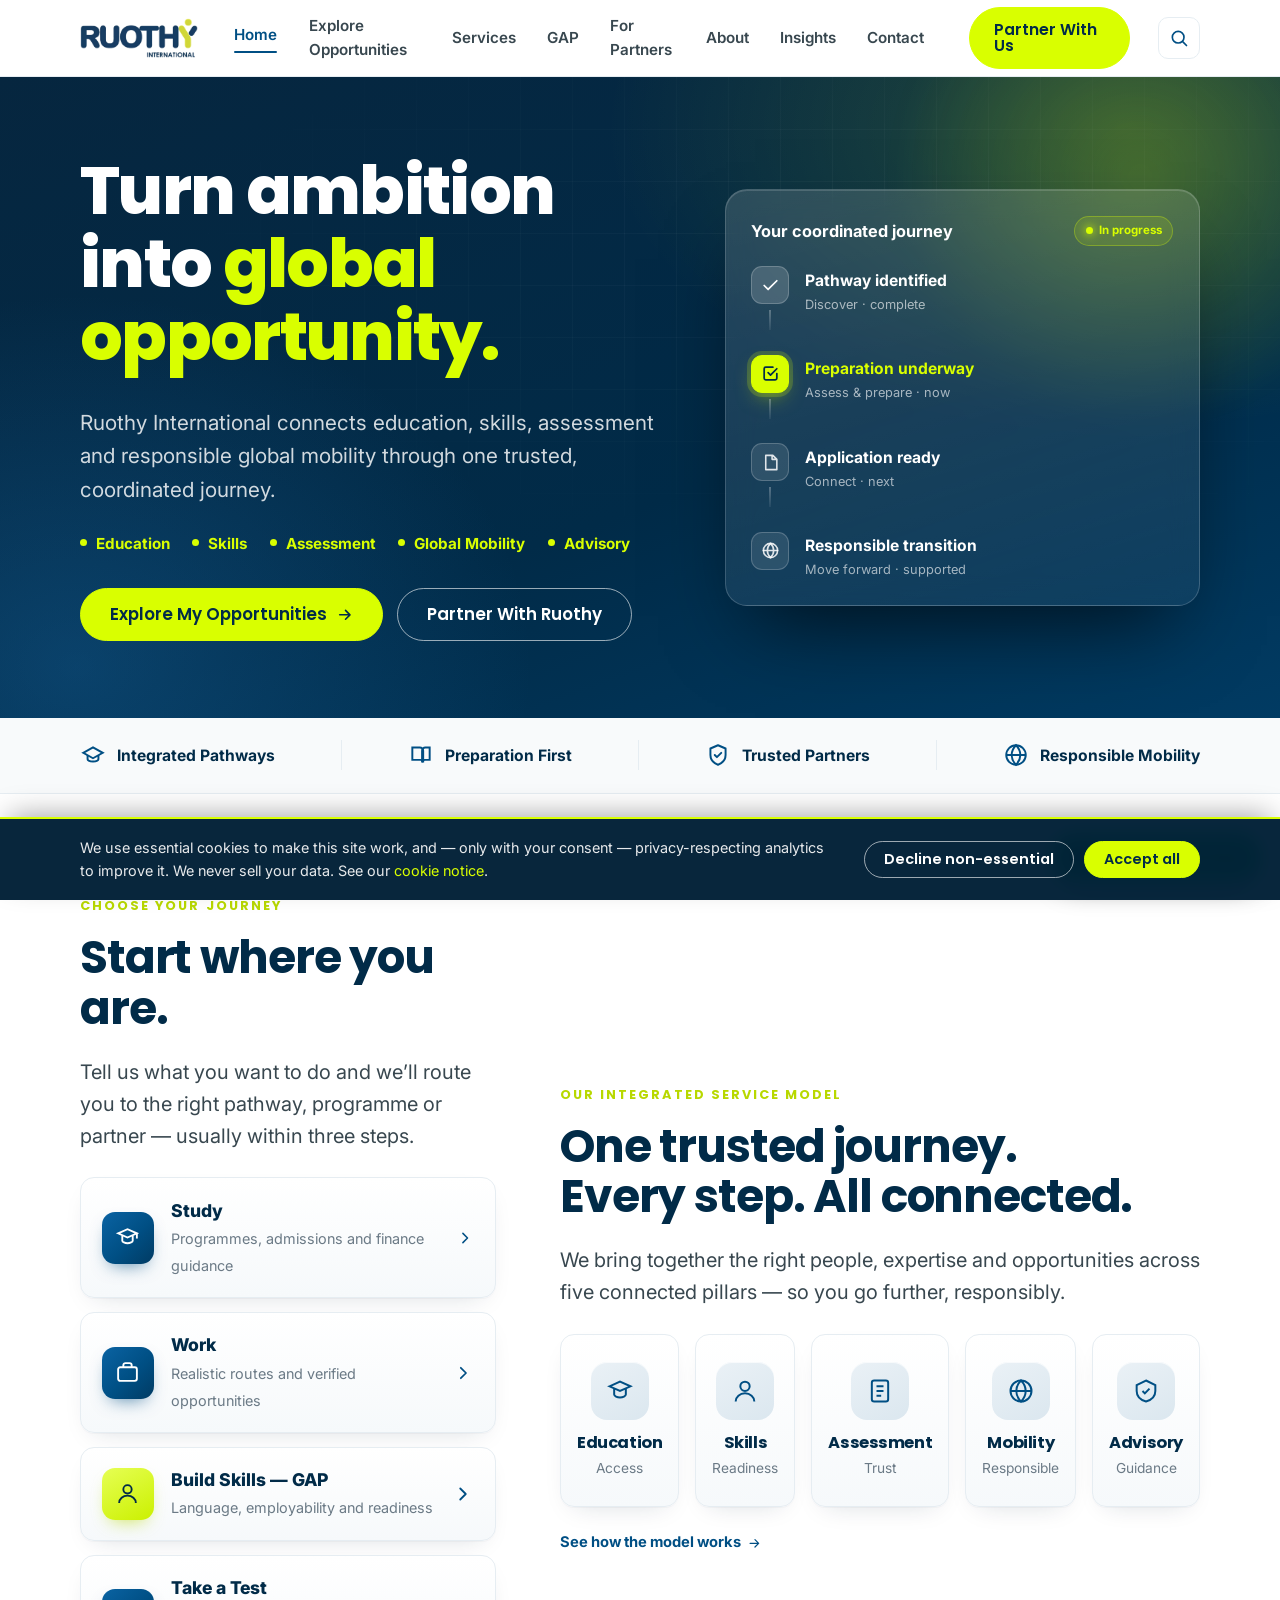
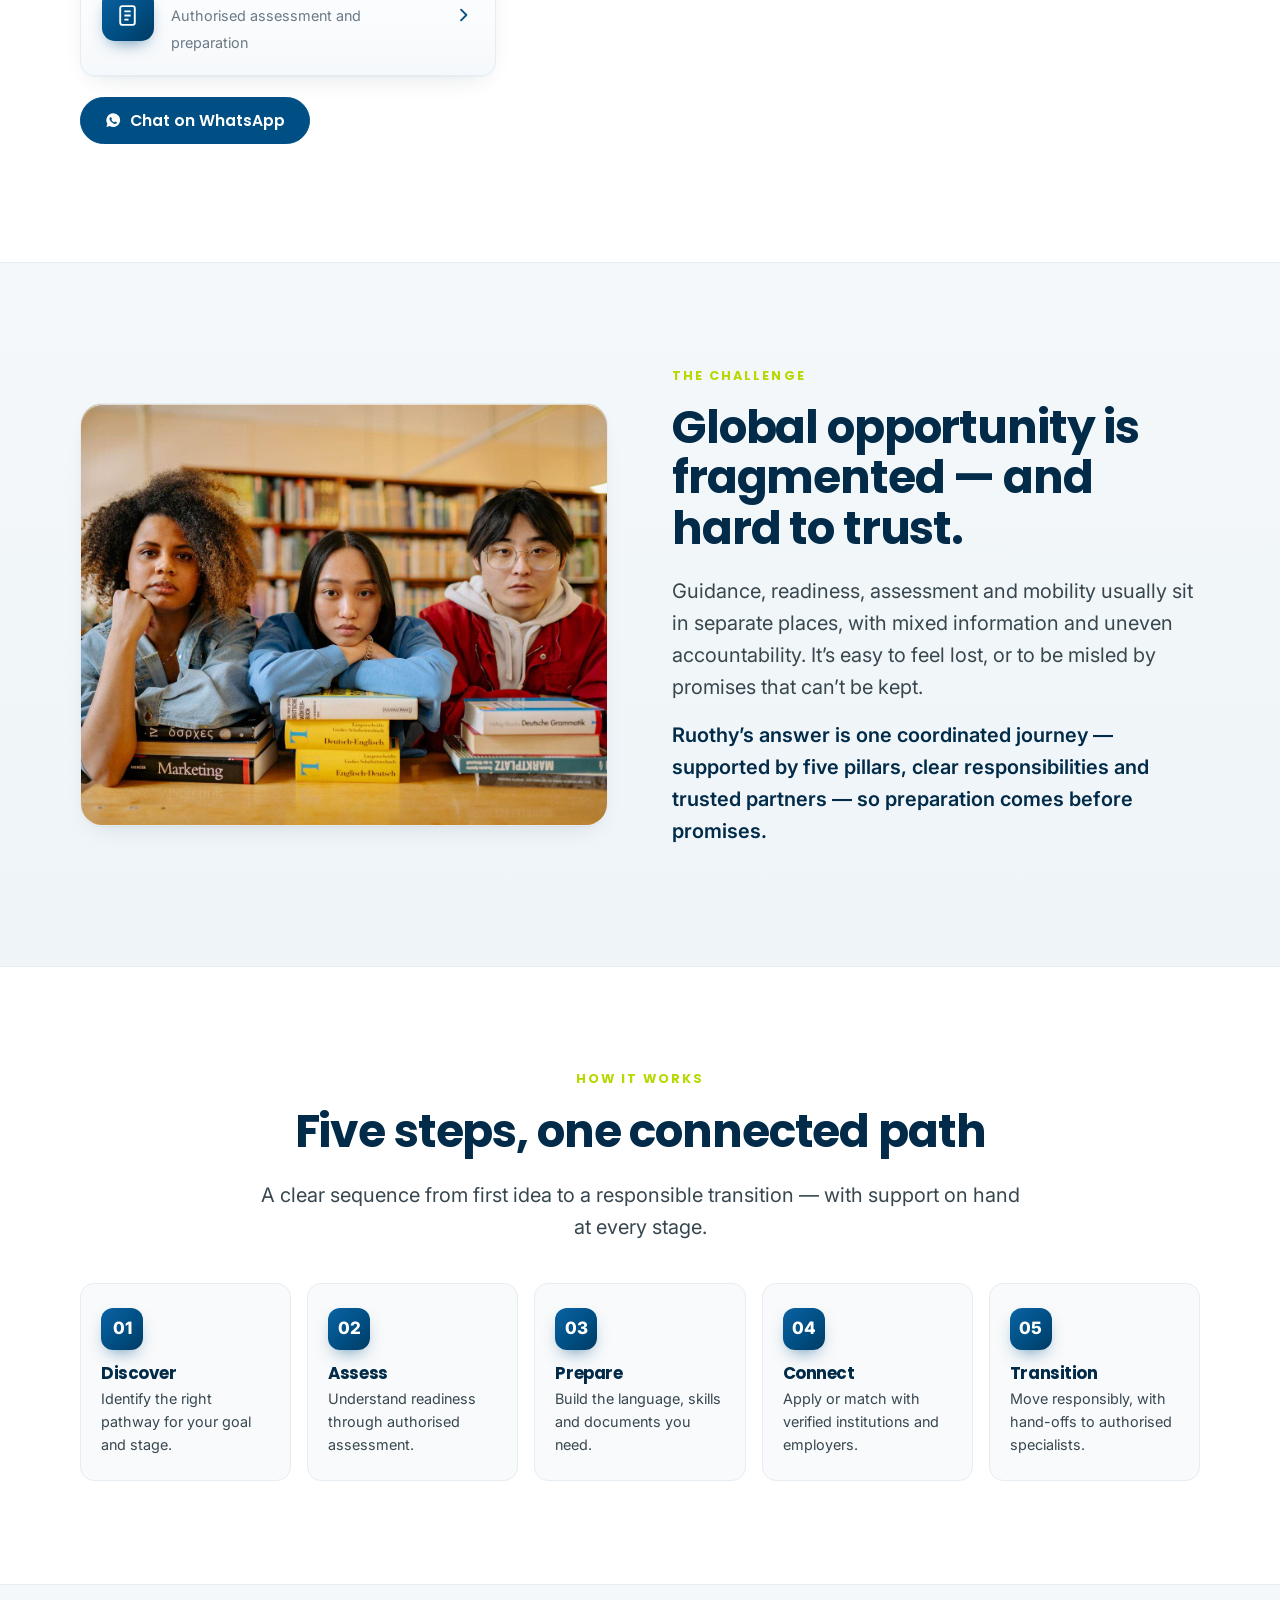
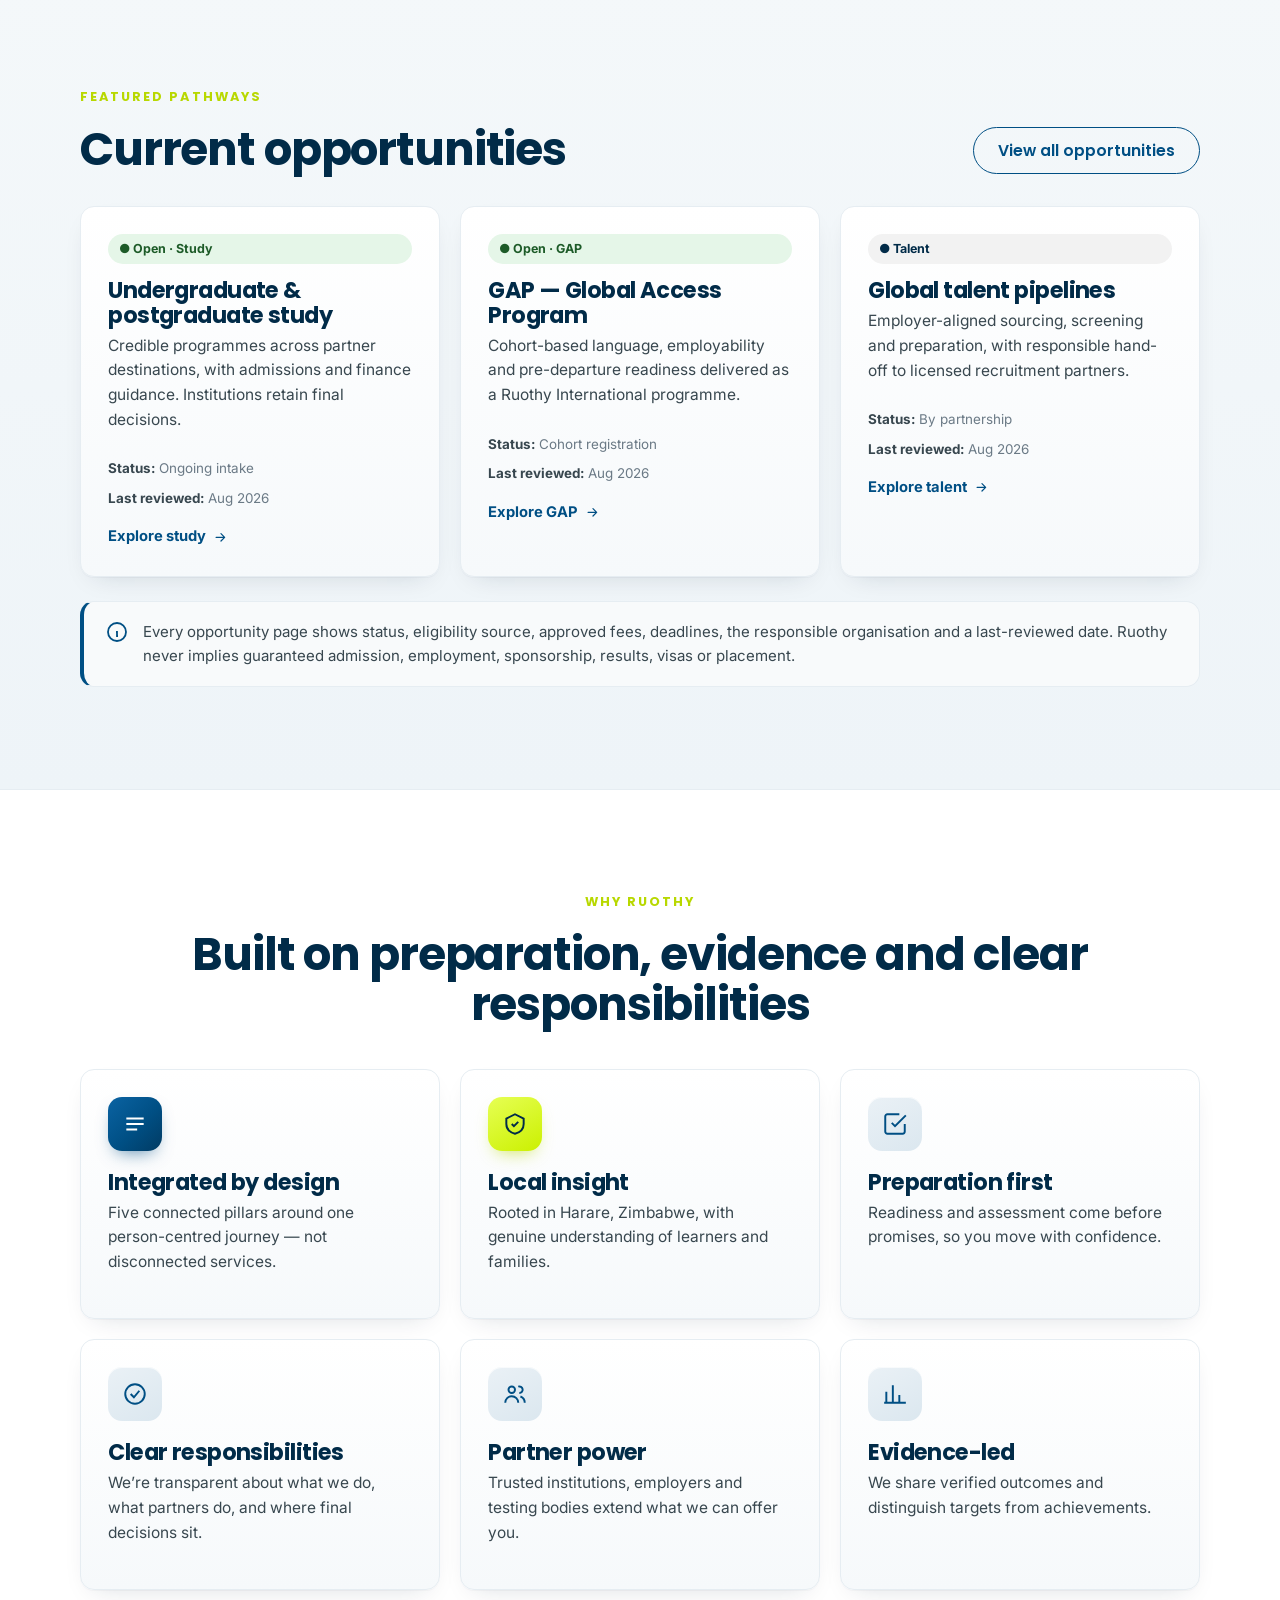
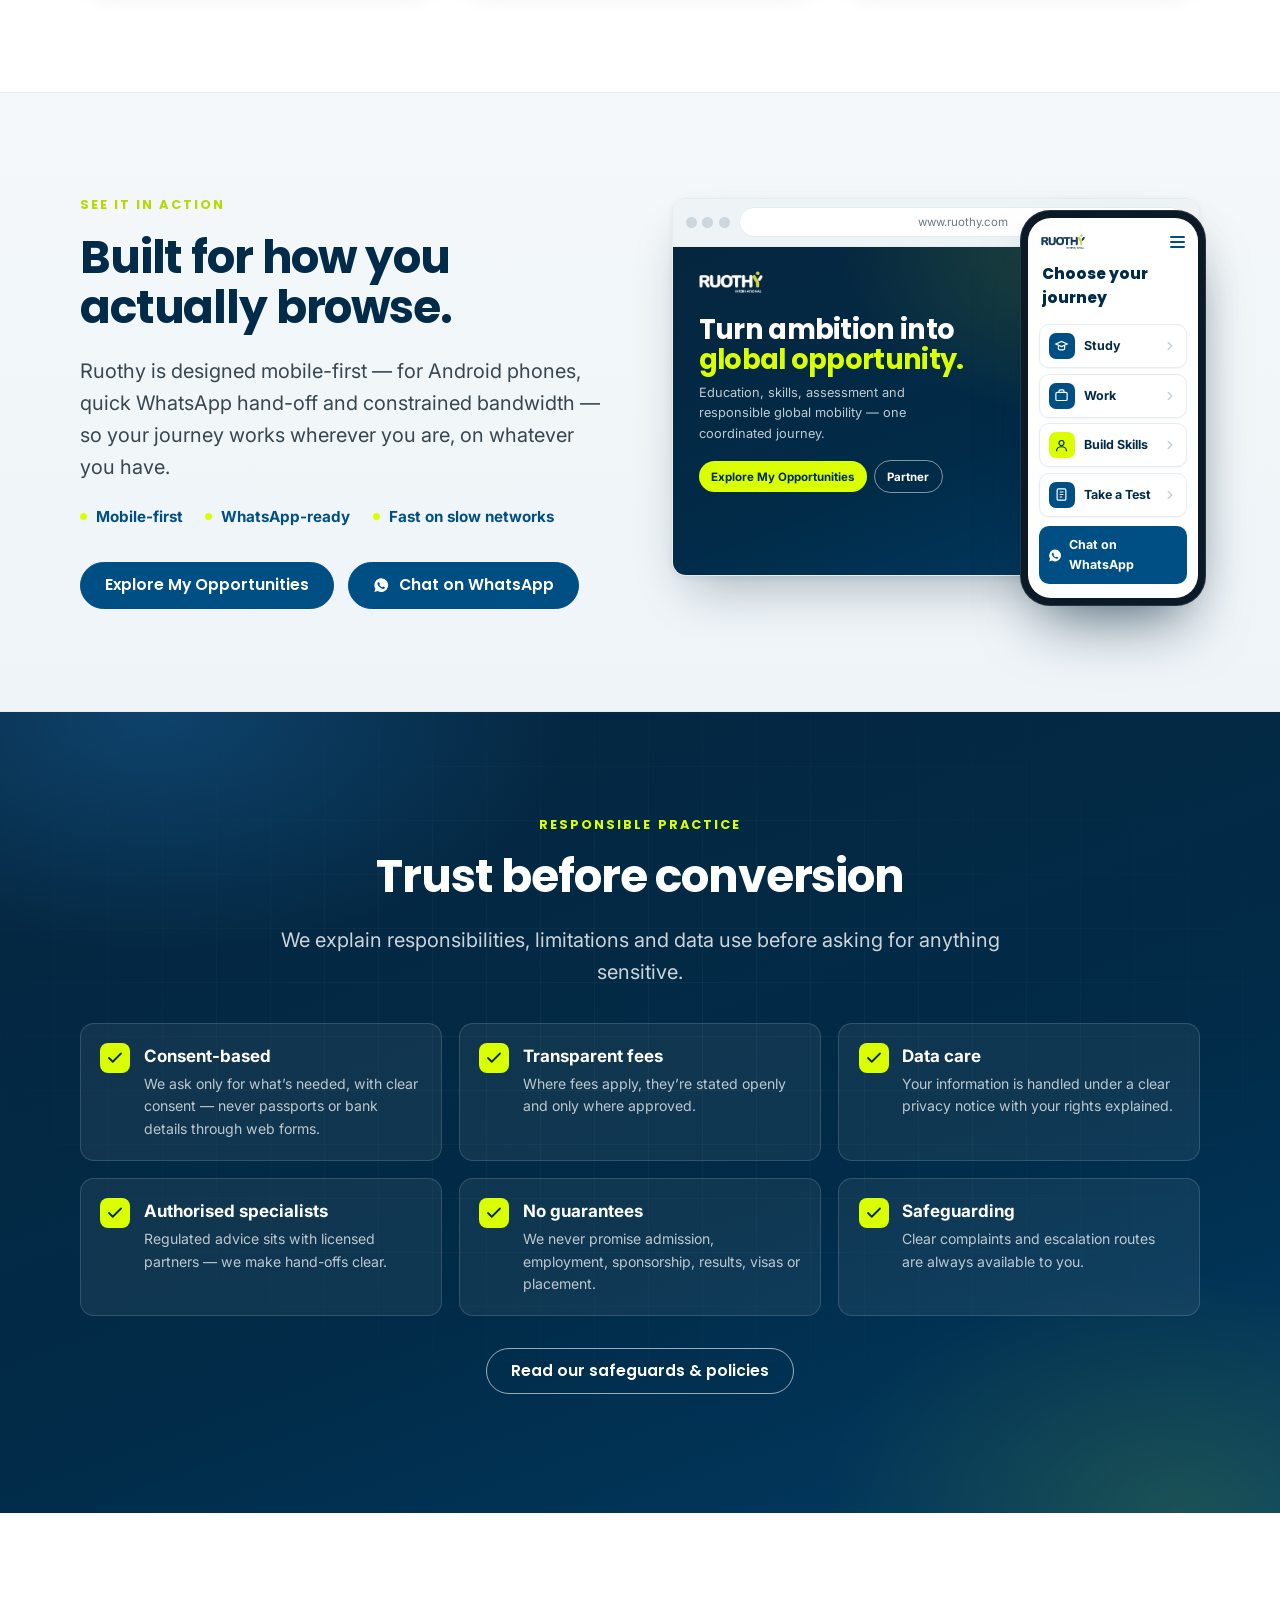
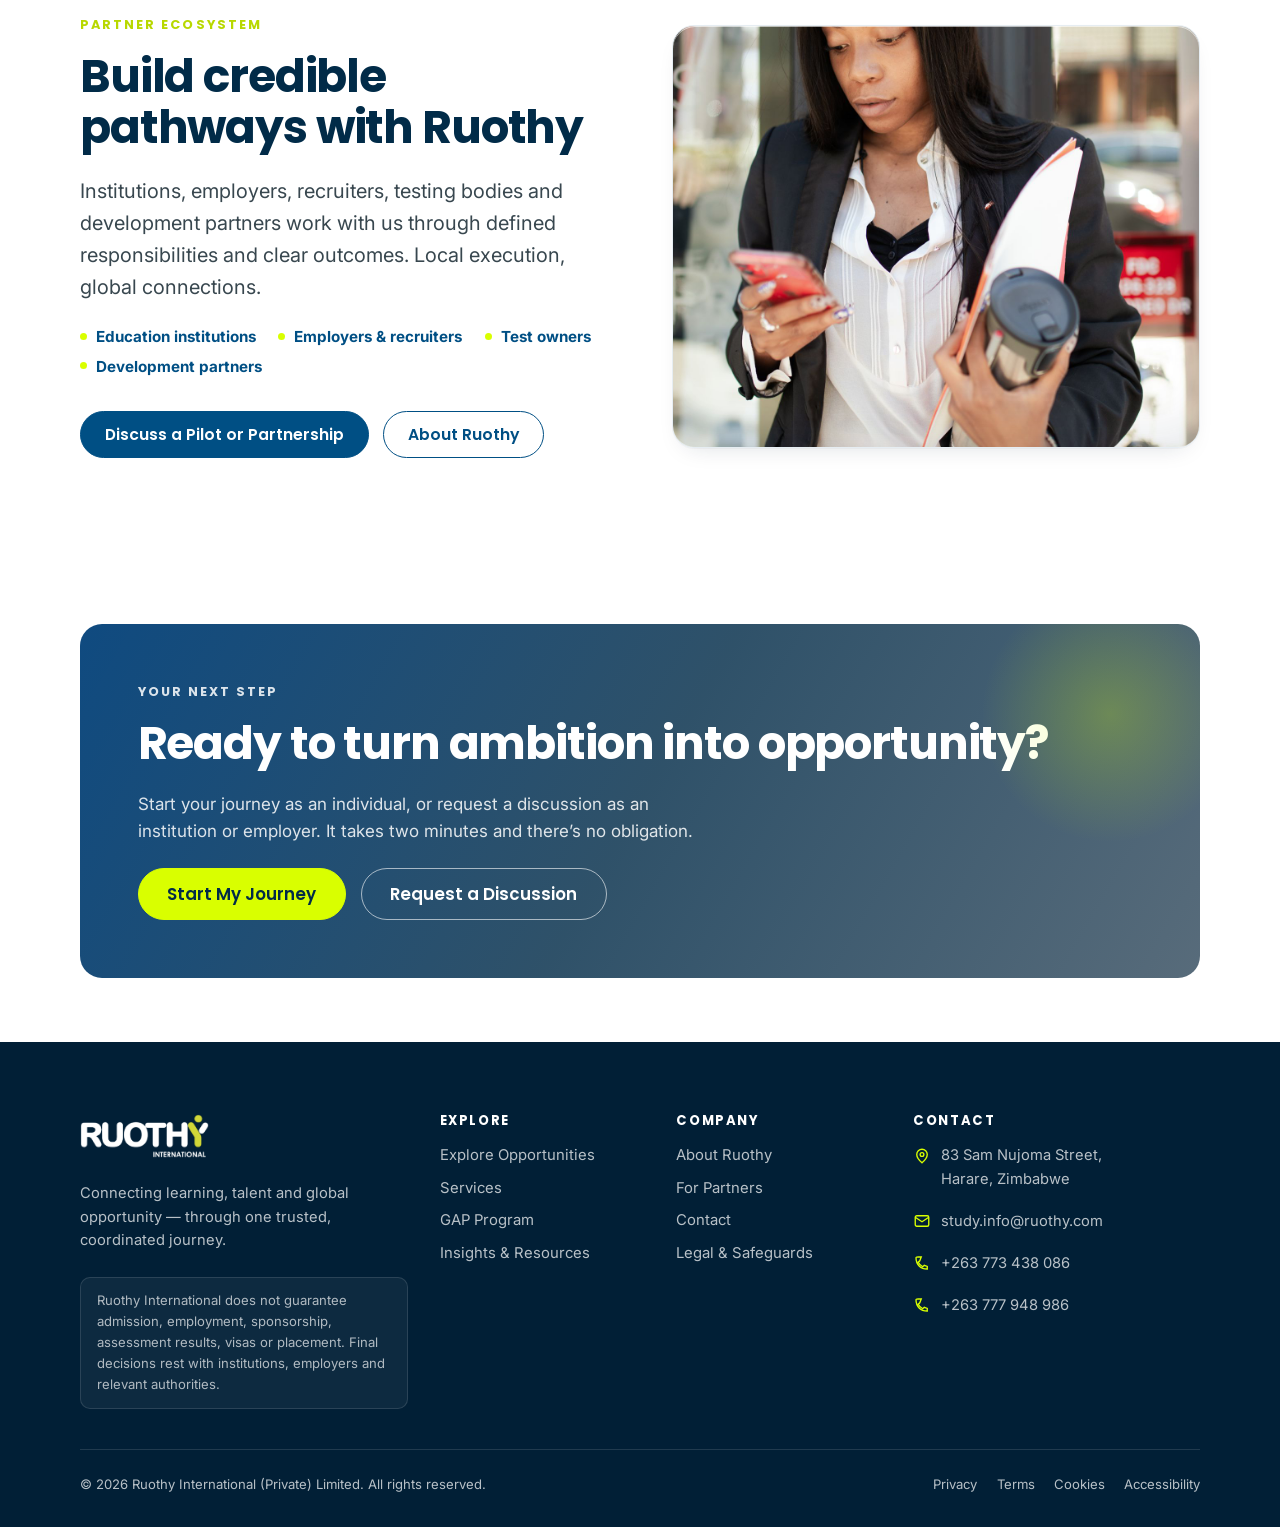
==== index.html @ 20096f62 "Initial commit: Ruothy International marketing website Static multi-page site (HTML/CSS/JS): home, e" ====
<!doctype html>
<html lang="en">
<head>
<meta charset="utf-8">
<meta name="viewport" content="width=device-width, initial-scale=1">
<title>Ruothy International — Turn ambition into global opportunity</title>
<meta name="description" content="Ruothy International connects education, skills, assessment and responsible global mobility through one trusted, coordinated journey. Study, work, prepare and grow internationally.">
<link rel="canonical" href="https://www.ruothy.com/">
<meta name="theme-color" content="#004F84">

<!-- Open Graph / social -->
<meta property="og:type" content="website">
<meta property="og:site_name" content="Ruothy International">
<meta property="og:title" content="Turn ambition into global opportunity — Ruothy International">
<meta property="og:description" content="One trusted partner connecting education, skills, assessment and responsible global mobility through a coordinated journey.">
<meta property="og:url" content="https://www.ruothy.com/">
<meta property="og:image" content="https://www.ruothy.com/assets/img/og-image.png">
<meta name="twitter:card" content="summary_large_image">
<meta name="twitter:image" content="https://www.ruothy.com/assets/img/og-image.png">

<link rel="icon" href="assets/img/favicon.svg" type="image/svg+xml">
<link rel="icon" href="assets/img/favicon-32.png" sizes="32x32" type="image/png">
<link rel="apple-touch-icon" href="assets/img/apple-touch-icon.png">
<link rel="manifest" href="site.webmanifest">
<link rel="preconnect" href="https://fonts.googleapis.com">
<link rel="preconnect" href="https://fonts.gstatic.com" crossorigin>
<link href="https://fonts.googleapis.com/css2?family=Inter:wght@400;500;600;700&family=Poppins:wght@500;600;700;800&display=swap" rel="stylesheet">
<link rel="stylesheet" href="assets/css/styles.css">

<script type="application/ld+json">
{
  "@context": "https://schema.org",
  "@type": "Organization",
  "name": "Ruothy International (Private) Limited",
  "url": "https://www.ruothy.com",
  "email": "study.info@ruothy.com",
  "telephone": "+263773438086",
  "slogan": "Connecting learning, talent and global opportunity.",
  "address": {
    "@type": "PostalAddress",
    "streetAddress": "83 Sam Nujoma Street",
    "addressLocality": "Harare",
    "addressCountry": "ZW"
  }
}
</script>
</head>
<body>
<a class="skip-link" href="#main">Skip to content</a>

<!-- ===== Header ===== -->
<header class="site-header">
  <div class="wrap">
    <nav class="nav" data-open="false" aria-label="Primary">
      <a class="brand" href="index.html" aria-label="Ruothy International home"><img class="brand__logo" src="assets/img/ruothy-logo.png" alt="Ruothy International" width="147" height="50"></a>
      <div class="nav__links">
        <a href="index.html" aria-current="page">Home</a>
        <a href="explore.html">Explore Opportunities</a>
        <a href="services.html">Services</a>
        <a href="gap.html">GAP</a>
        <a href="partners.html">For Partners</a>
        <a href="about.html">About</a>
        <a href="insights.html">Insights</a>
        <a href="contact.html">Contact</a>
      </div>
      <span class="nav__cta"><a class="btn btn--lime" href="partners.html">Partner With Us</a></span>
      <button class="nav__toggle" type="button" aria-label="Open menu" aria-expanded="false" aria-controls="primary-menu">
        <svg viewBox="0 0 24 24" fill="none" stroke="currentColor" stroke-width="2.2" stroke-linecap="round"><path d="M3 6h18M3 12h18M3 18h18"/></svg>
      </button>
    </nav>
  </div>
</header>

<main id="main">

  <!-- ===== Hero ===== -->
  <section class="hero">
    <div class="wrap">
      <div class="hero__grid">
        <div class="hero__copy">
          <h1>Turn ambition into <span class="accent">global opportunity.</span></h1>
          <p class="hero__lede">Ruothy International connects education, skills, assessment and responsible global mobility through one trusted, coordinated journey.</p>
          <ul class="hero__pillars">
            <li>Education</li><li>Skills</li><li>Assessment</li><li>Global Mobility</li><li>Advisory</li>
          </ul>
          <div class="hero__actions">
            <a class="btn btn--lime btn--lg" href="explore.html">Explore My Opportunities
              <svg viewBox="0 0 24 24" fill="none" stroke="currentColor" stroke-width="2.2" stroke-linecap="round" stroke-linejoin="round"><path d="M5 12h14M13 6l6 6-6 6"/></svg>
            </a>
            <a class="btn btn--ghost-light btn--lg" href="partners.html">Partner With Ruothy</a>
          </div>
        </div>

        <div class="hero__figure">
          <div class="journey-panel">
            <div class="journey-panel__head">
              <b>Your coordinated journey</b>
              <span class="pill">In progress</span>
            </div>
            <div class="jstep jstep--done">
              <div class="jstep__rail">
                <span class="jstep__dot"><svg viewBox="0 0 24 24" fill="none" stroke="currentColor" stroke-width="2.2" stroke-linecap="round" stroke-linejoin="round"><path d="M20 6L9 17l-5-5"/></svg></span>
                <span class="jstep__line"></span>
              </div>
              <div class="jstep__body"><b>Pathway identified</b><span>Discover · complete</span></div>
            </div>
            <div class="jstep jstep--active">
              <div class="jstep__rail">
                <span class="jstep__dot"><svg viewBox="0 0 24 24" fill="none" stroke="currentColor" stroke-width="2.2" stroke-linecap="round" stroke-linejoin="round"><path d="M9 11l3 3 8-8"/><path d="M20 12v6a2 2 0 0 1-2 2H6a2 2 0 0 1-2-2V6a2 2 0 0 1 2-2h9"/></svg></span>
                <span class="jstep__line"></span>
              </div>
              <div class="jstep__body"><b>Preparation underway</b><span>Assess &amp; prepare · now</span></div>
            </div>
            <div class="jstep">
              <div class="jstep__rail">
                <span class="jstep__dot"><svg viewBox="0 0 24 24" fill="none" stroke="currentColor" stroke-width="2" stroke-linecap="round" stroke-linejoin="round"><path d="M14 3v5h5M6 3h9l5 5v13H6z"/></svg></span>
                <span class="jstep__line"></span>
              </div>
              <div class="jstep__body"><b>Application ready</b><span>Connect · next</span></div>
            </div>
            <div class="jstep">
              <div class="jstep__rail">
                <span class="jstep__dot"><svg viewBox="0 0 24 24" fill="none" stroke="currentColor" stroke-width="2" stroke-linecap="round" stroke-linejoin="round"><circle cx="12" cy="12" r="9"/><path d="M3 12h18M12 3c2.5 2.5 4 5.6 4 9s-1.5 6.5-4 9c-2.5-2.5-4-5.6-4-9s1.5-6.5 4-9z"/></svg></span>
              </div>
              <div class="jstep__body"><b>Responsible transition</b><span>Move forward · supported</span></div>
            </div>
          </div>
        </div>
      </div>
    </div>
  </section>

  <!-- ===== Trust strip ===== -->
  <section class="trust-strip" aria-label="What we do">
    <div class="wrap">
      <div class="trust-strip__row">
        <span class="trust-item"><svg viewBox="0 0 24 24" fill="none" stroke="currentColor" stroke-width="1.8"><path d="M3 10l9-5 9 5-9 5-9-5z"/><path d="M7 12v4c0 1 2.2 2 5 2s5-1 5-2v-4"/></svg>Integrated Pathways</span>
        <span class="trust-sep"></span>
        <span class="trust-item"><svg viewBox="0 0 24 24" fill="none" stroke="currentColor" stroke-width="1.8"><path d="M4 5h7a3 3 0 0 1 3 3v11a2.5 2.5 0 0 0-2.5-2.5H4V5z"/><path d="M20 5h-4a3 3 0 0 0-3 3v11a2.5 2.5 0 0 1 2.5-2.5H20V5z"/></svg>Preparation First</span>
        <span class="trust-sep"></span>
        <span class="trust-item"><svg viewBox="0 0 24 24" fill="none" stroke="currentColor" stroke-width="1.8" stroke-linecap="round" stroke-linejoin="round"><path d="M9 12l2 2 4-4"/><path d="M12 3l7 3v6c0 4.5-3 7.5-7 9-4-1.5-7-4.5-7-9V6l7-3z"/></svg>Trusted Partners</span>
        <span class="trust-sep"></span>
        <span class="trust-item"><svg viewBox="0 0 24 24" fill="none" stroke="currentColor" stroke-width="1.8"><circle cx="12" cy="12" r="9"/><path d="M3 12h18M12 3c2.5 2.5 4 5.6 4 9s-1.5 6.5-4 9c-2.5-2.5-4-5.6-4-9s1.5-6.5 4-9z"/></svg>Responsible Mobility</span>
      </div>
    </div>
  </section>

  <!-- ===== Choose your journey + integrated model ===== -->
  <section class="section" aria-labelledby="journey-h">
    <div class="wrap">
      <div class="split">
        <div>
          <p class="eyebrow">Choose your journey</p>
          <h2 id="journey-h">Start where you are.</h2>
          <p class="lede">Tell us what you want to do and we’ll route you to the right pathway, programme or partner — usually within three steps.</p>
          <div class="journey-list reveal" style="margin-top:1.6rem">
            <a class="journey" href="services.html#education">
              <span class="journey__ico"><svg viewBox="0 0 24 24" fill="none" stroke="currentColor" stroke-width="1.8"><path d="M3 8l9-4 9 4-9 4-9-4z"/><path d="M7 10v5c0 1.3 2.5 2.5 5 2.5s5-1.2 5-2.5v-5"/><path d="M21 8v5"/></svg></span>
              <span class="journey__body"><b>Study</b><span>Programmes, admissions and finance guidance</span></span>
              <span class="journey__arrow"><svg viewBox="0 0 24 24" fill="none" stroke="currentColor" stroke-width="2" stroke-linecap="round" stroke-linejoin="round"><path d="M9 6l6 6-6 6"/></svg></span>
            </a>
            <a class="journey" href="services.html#mobility">
              <span class="journey__ico"><svg viewBox="0 0 24 24" fill="none" stroke="currentColor" stroke-width="1.8"><rect x="3" y="7" width="18" height="13" rx="2"/><path d="M8 7V5a2 2 0 0 1 2-2h4a2 2 0 0 1 2 2v2"/></svg></span>
              <span class="journey__body"><b>Work</b><span>Realistic routes and verified opportunities</span></span>
              <span class="journey__arrow"><svg viewBox="0 0 24 24" fill="none" stroke="currentColor" stroke-width="2" stroke-linecap="round" stroke-linejoin="round"><path d="M9 6l6 6-6 6"/></svg></span>
            </a>
            <a class="journey" href="gap.html">
              <span class="journey__ico"><svg viewBox="0 0 24 24" fill="none" stroke="currentColor" stroke-width="1.8"><circle cx="12" cy="8" r="4"/><path d="M4 21c0-4 3.6-7 8-7s8 3 8 7"/></svg></span>
              <span class="journey__body"><b>Build Skills — GAP</b><span>Language, employability and readiness</span></span>
              <span class="journey__arrow"><svg viewBox="0 0 24 24" fill="none" stroke="currentColor" stroke-width="2" stroke-linecap="round" stroke-linejoin="round"><path d="M9 6l6 6-6 6"/></svg></span>
            </a>
            <a class="journey" href="services.html#assessment">
              <span class="journey__ico"><svg viewBox="0 0 24 24" fill="none" stroke="currentColor" stroke-width="1.8"><rect x="5" y="3" width="14" height="18" rx="2"/><path d="M9 8h6M9 12h6M9 16h4"/></svg></span>
              <span class="journey__body"><b>Take a Test</b><span>Authorised assessment and preparation</span></span>
              <span class="journey__arrow"><svg viewBox="0 0 24 24" fill="none" stroke="currentColor" stroke-width="2" stroke-linecap="round" stroke-linejoin="round"><path d="M9 6l6 6-6 6"/></svg></span>
            </a>
          </div>
          <p style="margin-top:1.3rem"><a class="btn btn--wa" href="https://wa.me/263773438086?text=Hi%20Ruothy%2C%20I%27d%20like%20to%20explore%20my%20options." target="_blank" rel="noopener">
            <svg viewBox="0 0 24 24" fill="currentColor" aria-hidden="true"><path d="M12 2a10 10 0 0 0-8.5 15.3L2 22l4.8-1.5A10 10 0 1 0 12 2zm5.3 14.1c-.2.6-1.3 1.2-1.8 1.2-.5.1-1 .2-3.3-.7-2.8-1.1-4.5-3.9-4.7-4.1-.1-.2-1-1.4-1-2.6s.6-1.8.9-2.1c.2-.2.5-.3.7-.3h.5c.2 0 .4 0 .6.5l.8 2c.1.2.1.3 0 .5l-.4.6c-.2.2-.3.4-.1.6.2.4.9 1.4 1.9 2.3 1.2 1 1.9 1.3 2.2 1.1.2-.2.6-.7.8-1 .2-.2.3-.2.6-.1l1.9.9c.3.2.5.2.5.4.1.2.1.6-.1 1.1z"/></svg>
            Chat on WhatsApp</a></p>
        </div>

        <div>
          <p class="eyebrow">Our integrated service model</p>
          <h2>One trusted journey.<br>Every step. All connected.</h2>
          <p class="lede">We bring together the right people, expertise and opportunities across five connected pillars — so you go further, responsibly.</p>
          <div class="pillars reveal" style="margin-top:1.6rem">
            <div class="pillar">
              <span class="pillar__ico"><svg viewBox="0 0 24 24" fill="none" stroke="currentColor" stroke-width="1.7"><path d="M3 8l9-4 9 4-9 4-9-4z"/><path d="M7 10v5c0 1.3 2.5 2.5 5 2.5s5-1.2 5-2.5v-5"/></svg></span>
              <h3>Education</h3><p>Access</p>
            </div>
            <div class="pillar">
              <span class="pillar__ico"><svg viewBox="0 0 24 24" fill="none" stroke="currentColor" stroke-width="1.7"><circle cx="12" cy="8" r="4"/><path d="M4 21c0-4 3.6-7 8-7s8 3 8 7"/></svg></span>
              <h3>Skills</h3><p>Readiness</p>
            </div>
            <div class="pillar">
              <span class="pillar__ico"><svg viewBox="0 0 24 24" fill="none" stroke="currentColor" stroke-width="1.7"><rect x="5" y="3" width="14" height="18" rx="2"/><path d="M9 8h6M9 12h6M9 16h4"/></svg></span>
              <h3>Assessment</h3><p>Trust</p>
            </div>
            <div class="pillar">
              <span class="pillar__ico"><svg viewBox="0 0 24 24" fill="none" stroke="currentColor" stroke-width="1.7"><circle cx="12" cy="12" r="9"/><path d="M3 12h18M12 3c2.5 2.5 4 5.6 4 9s-1.5 6.5-4 9c-2.5-2.5-4-5.6-4-9s1.5-6.5 4-9z"/></svg></span>
              <h3>Mobility</h3><p>Responsible</p>
            </div>
            <div class="pillar">
              <span class="pillar__ico"><svg viewBox="0 0 24 24" fill="none" stroke="currentColor" stroke-width="1.7"><path d="M12 3l8 4v5c0 4.5-3.3 7.7-8 9-4.7-1.3-8-4.5-8-9V7l8-4z"/><path d="M9 12l2 2 4-4"/></svg></span>
              <h3>Advisory</h3><p>Guidance</p>
            </div>
          </div>
          <p style="margin-top:1.3rem"><a class="card__more" href="services.html">See how the model works <svg viewBox="0 0 24 24" fill="none" stroke="currentColor" stroke-width="2" stroke-linecap="round" stroke-linejoin="round"><path d="M5 12h14M13 6l6 6-6 6"/></svg></a></p>
        </div>
      </div>
    </div>
  </section>

  <!-- ===== The challenge / the answer ===== -->
  <section class="section section--grey" aria-labelledby="challenge-h">
    <div class="wrap">
      <div class="split">
        <div class="media-frame reveal">
          <img src="assets/img/study-library.jpg" alt="Students studying together in a university library" loading="lazy" decoding="async" width="1280" height="1024">
        </div>
        <div>
          <p class="eyebrow">The challenge</p>
          <h2 id="challenge-h">Global opportunity is fragmented — and hard to trust.</h2>
          <p class="lede">Guidance, readiness, assessment and mobility usually sit in separate places, with mixed information and uneven accountability. It’s easy to feel lost, or to be misled by promises that can’t be kept.</p>
          <p class="lede" style="margin-top:1rem;color:var(--blue-900);font-weight:600">Ruothy’s answer is one coordinated journey — supported by five pillars, clear responsibilities and trusted partners — so preparation comes before promises.</p>
        </div>
      </div>
    </div>
  </section>

  <!-- ===== How it works ===== -->
  <section class="section" aria-labelledby="how-h">
    <div class="wrap center">
      <p class="eyebrow">How it works</p>
      <h2 id="how-h">Five steps, one connected path</h2>
      <p class="lede">A clear sequence from first idea to a responsible transition — with support on hand at every stage.</p>
    </div>
    <div class="wrap" style="margin-top:2.5rem">
      <div class="steps reveal">
        <div class="step"><div class="step__n"></div><h3>Discover</h3><p>Identify the right pathway for your goal and stage.</p></div>
        <div class="step"><div class="step__n"></div><h3>Assess</h3><p>Understand readiness through authorised assessment.</p></div>
        <div class="step"><div class="step__n"></div><h3>Prepare</h3><p>Build the language, skills and documents you need.</p></div>
        <div class="step"><div class="step__n"></div><h3>Connect</h3><p>Apply or match with verified institutions and employers.</p></div>
        <div class="step"><div class="step__n"></div><h3>Transition</h3><p>Move responsibly, with hand-offs to authorised specialists.</p></div>
      </div>
    </div>
  </section>

  <!-- ===== Featured pathways ===== -->
  <section class="section section--grey" aria-labelledby="feat-h">
    <div class="wrap">
      <div style="display:flex;justify-content:space-between;align-items:flex-end;flex-wrap:wrap;gap:1rem;margin-bottom:2rem">
        <div>
          <p class="eyebrow">Featured pathways</p>
          <h2 id="feat-h" class="mb-0">Current opportunities</h2>
        </div>
        <a class="btn btn--ghost" href="explore.html">View all opportunities</a>
      </div>
      <div class="grid grid--3 reveal">
        <a class="card card--link" href="services.html#education">
          <span class="chip chip--open">● Open · Study</span>
          <h3 style="margin-top:.9rem">Undergraduate & postgraduate study</h3>
          <p>Credible programmes across partner destinations, with admissions and finance guidance. Institutions retain final decisions.</p>
          <div class="meta-row"><span><b>Status:</b> Ongoing intake</span><span><b>Last reviewed:</b> Aug 2026</span></div>
          <span class="card__more" style="margin-top:1rem">Explore study <svg viewBox="0 0 24 24" fill="none" stroke="currentColor" stroke-width="2" stroke-linecap="round" stroke-linejoin="round"><path d="M5 12h14M13 6l6 6-6 6"/></svg></span>
        </a>
        <a class="card card--link" href="gap.html">
          <span class="chip chip--open">● Open · GAP</span>
          <h3 style="margin-top:.9rem">GAP — Global Access Program</h3>
          <p>Cohort-based language, employability and pre-departure readiness delivered as a Ruothy International programme.</p>
          <div class="meta-row"><span><b>Status:</b> Cohort registration</span><span><b>Last reviewed:</b> Aug 2026</span></div>
          <span class="card__more" style="margin-top:1rem">Explore GAP <svg viewBox="0 0 24 24" fill="none" stroke="currentColor" stroke-width="2" stroke-linecap="round" stroke-linejoin="round"><path d="M5 12h14M13 6l6 6-6 6"/></svg></span>
        </a>
        <a class="card card--link" href="services.html#mobility">
          <span class="chip">● Talent</span>
          <h3 style="margin-top:.9rem">Global talent pipelines</h3>
          <p>Employer-aligned sourcing, screening and preparation, with responsible hand-off to licensed recruitment partners.</p>
          <div class="meta-row"><span><b>Status:</b> By partnership</span><span><b>Last reviewed:</b> Aug 2026</span></div>
          <span class="card__more" style="margin-top:1rem">Explore talent <svg viewBox="0 0 24 24" fill="none" stroke="currentColor" stroke-width="2" stroke-linecap="round" stroke-linejoin="round"><path d="M5 12h14M13 6l6 6-6 6"/></svg></span>
        </a>
      </div>
      <div class="notice reveal" style="margin-top:1.5rem">
        <svg viewBox="0 0 24 24" fill="none" stroke="currentColor" stroke-width="1.8"><circle cx="12" cy="12" r="9"/><path d="M12 8h.01M11 12h1v4h1"/></svg>
        <p>Every opportunity page shows status, eligibility source, approved fees, deadlines, the responsible organisation and a last-reviewed date. Ruothy never implies guaranteed admission, employment, sponsorship, results, visas or placement.</p>
      </div>
    </div>
  </section>

  <!-- ===== Why Ruothy ===== -->
  <section class="section" aria-labelledby="why-h">
    <div class="wrap center">
      <p class="eyebrow">Why Ruothy</p>
      <h2 id="why-h">Built on preparation, evidence and clear responsibilities</h2>
    </div>
    <div class="wrap" style="margin-top:2.5rem">
      <div class="grid grid--3 reveal">
        <div class="card"><span class="card__ico card__ico--blue"><svg viewBox="0 0 24 24" fill="none" stroke="currentColor" stroke-width="1.8"><path d="M4 7h16M4 12h16M4 17h10"/></svg></span><h3>Integrated by design</h3><p>Five connected pillars around one person-centred journey — not disconnected services.</p></div>
        <div class="card"><span class="card__ico card__ico--lime"><svg viewBox="0 0 24 24" fill="none" stroke="currentColor" stroke-width="1.8"><path d="M12 3l8 4v5c0 4.5-3.3 7.7-8 9-4.7-1.3-8-4.5-8-9V7l8-4z"/><path d="M9 12l2 2 4-4"/></svg></span><h3>Local insight</h3><p>Rooted in Harare, Zimbabwe, with genuine understanding of learners and families.</p></div>
        <div class="card"><span class="card__ico"><svg viewBox="0 0 24 24" fill="none" stroke="currentColor" stroke-width="1.8"><path d="M9 11l3 3L22 4"/><path d="M21 12v7a2 2 0 0 1-2 2H5a2 2 0 0 1-2-2V5a2 2 0 0 1 2-2h11"/></svg></span><h3>Preparation first</h3><p>Readiness and assessment come before promises, so you move with confidence.</p></div>
        <div class="card"><span class="card__ico"><svg viewBox="0 0 24 24" fill="none" stroke="currentColor" stroke-width="1.8"><circle cx="12" cy="12" r="9"/><path d="M8 12l3 3 5-6"/></svg></span><h3>Clear responsibilities</h3><p>We’re transparent about what we do, what partners do, and where final decisions sit.</p></div>
        <div class="card"><span class="card__ico"><svg viewBox="0 0 24 24" fill="none" stroke="currentColor" stroke-width="1.8"><circle cx="9" cy="8" r="3"/><path d="M3 20c0-3.3 2.7-6 6-6s6 2.7 6 6"/><path d="M16 11a3 3 0 1 0-1-5.8"/><path d="M21 20c0-2.6-1.6-4.8-4-5.7"/></svg></span><h3>Partner power</h3><p>Trusted institutions, employers and testing bodies extend what we can offer you.</p></div>
        <div class="card"><span class="card__ico"><svg viewBox="0 0 24 24" fill="none" stroke="currentColor" stroke-width="1.8"><path d="M4 20V10M10 20V4M16 20v-7M22 20H2"/></svg></span><h3>Evidence-led</h3><p>We share verified outcomes and distinguish targets from achievements.</p></div>
      </div>
    </div>
  </section>

  <!-- ===== See it in action (device showcase) ===== -->
  <section class="section section--grey" aria-labelledby="showcase-h">
    <div class="wrap">
      <div class="split">
        <div>
          <p class="eyebrow">See it in action</p>
          <h2 id="showcase-h">Built for how you actually browse.</h2>
          <p class="lede">Ruothy is designed mobile-first — for Android phones, quick WhatsApp hand-off and constrained bandwidth — so your journey works wherever you are, on whatever you have.</p>
          <ul class="hero__pillars" style="color:var(--blue);margin-top:1.4rem">
            <li>Mobile-first</li><li>WhatsApp-ready</li><li>Fast on slow networks</li>
          </ul>
          <div class="hero__actions" style="margin-top:1.4rem">
            <a class="btn" href="explore.html">Explore My Opportunities</a>
            <a class="btn btn--wa" href="https://wa.me/263773438086" target="_blank" rel="noopener">
              <svg viewBox="0 0 24 24" fill="currentColor" aria-hidden="true"><path d="M12 2a10 10 0 0 0-8.5 15.3L2 22l4.8-1.5A10 10 0 1 0 12 2zm5.3 14.1c-.2.6-1.3 1.2-1.8 1.2-.5.1-1 .2-3.3-.7-2.8-1.1-4.5-3.9-4.7-4.1-.1-.2-1-1.4-1-2.6s.6-1.8.9-2.1c.2-.2.5-.3.7-.3h.5c.2 0 .4 0 .6.5l.8 2c.1.2.1.3 0 .5l-.4.6c-.2.2-.3.4-.1.6.2.4.9 1.4 1.9 2.3 1.2 1 1.9 1.3 2.2 1.1.2-.2.6-.7.8-1 .2-.2.3-.2.6-.1l1.9.9c.3.2.5.2.5.4.1.2.1.6-.1 1.1z"/></svg>
              Chat on WhatsApp</a>
          </div>
        </div>

        <div class="showcase-stage reveal" aria-hidden="true">
          <!-- Browser mock -->
          <div class="mock-browser">
            <div class="mock-browser__bar">
              <span class="mock-browser__dots"><i></i><i></i><i></i></span>
              <span class="mock-browser__url">www.ruothy.com</span>
            </div>
            <div class="mock-browser__screen">
              <img class="mb-logo" src="assets/img/ruothy-logo-white.png" alt="">
              <h3>Turn ambition into <span class="lime">global opportunity.</span></h3>
              <p>Education, skills, assessment and responsible global mobility — one coordinated journey.</p>
              <span class="mock-pill">Explore My Opportunities</span><span class="mock-pill ghost">Partner</span>
            </div>
          </div>
          <!-- Phone mock: "Choose your journey" -->
          <div class="mock-phone">
            <span class="mock-phone__notch"></span>
            <div class="mock-phone__screen">
              <div class="mp-head"><img src="assets/img/ruothy-logo.png" alt=""><span class="bars"><i></i><i></i><i></i></span></div>
              <div class="mp-title">Choose your journey</div>
              <div class="mp-row"><span class="mi"><svg viewBox="0 0 24 24" fill="none" stroke="currentColor" stroke-width="1.9"><path d="M3 8l9-4 9 4-9 4-9-4z"/><path d="M7 10v5c0 1.3 2.5 2.5 5 2.5s5-1.2 5-2.5v-5"/></svg></span><b>Study</b><span class="chev"><svg viewBox="0 0 24 24" fill="none" stroke="currentColor" stroke-width="2.4" stroke-linecap="round" stroke-linejoin="round"><path d="M9 6l6 6-6 6"/></svg></span></div>
              <div class="mp-row"><span class="mi"><svg viewBox="0 0 24 24" fill="none" stroke="currentColor" stroke-width="1.9"><rect x="3" y="7" width="18" height="13" rx="2"/><path d="M8 7V5a2 2 0 0 1 2-2h4a2 2 0 0 1 2 2v2"/></svg></span><b>Work</b><span class="chev"><svg viewBox="0 0 24 24" fill="none" stroke="currentColor" stroke-width="2.4" stroke-linecap="round" stroke-linejoin="round"><path d="M9 6l6 6-6 6"/></svg></span></div>
              <div class="mp-row lime"><span class="mi"><svg viewBox="0 0 24 24" fill="none" stroke="currentColor" stroke-width="1.9"><circle cx="12" cy="8" r="4"/><path d="M4 21c0-4 3.6-7 8-7s8 3 8 7"/></svg></span><b>Build Skills</b><span class="chev"><svg viewBox="0 0 24 24" fill="none" stroke="currentColor" stroke-width="2.4" stroke-linecap="round" stroke-linejoin="round"><path d="M9 6l6 6-6 6"/></svg></span></div>
              <div class="mp-row"><span class="mi"><svg viewBox="0 0 24 24" fill="none" stroke="currentColor" stroke-width="1.9"><rect x="5" y="3" width="14" height="18" rx="2"/><path d="M9 8h6M9 12h6M9 16h4"/></svg></span><b>Take a Test</b><span class="chev"><svg viewBox="0 0 24 24" fill="none" stroke="currentColor" stroke-width="2.4" stroke-linecap="round" stroke-linejoin="round"><path d="M9 6l6 6-6 6"/></svg></span></div>
              <div class="mp-wa"><svg viewBox="0 0 24 24" fill="currentColor" aria-hidden="true"><path d="M12 2a10 10 0 0 0-8.5 15.3L2 22l4.8-1.5A10 10 0 1 0 12 2zm5.3 14.1c-.2.6-1.3 1.2-1.8 1.2-.5.1-1 .2-3.3-.7-2.8-1.1-4.5-3.9-4.7-4.1-.1-.2-1-1.4-1-2.6s.6-1.8.9-2.1c.2-.2.5-.3.7-.3h.5c.2 0 .4 0 .6.5l.8 2c.1.2.1.3 0 .5l-.4.6c-.2.2-.3.4-.1.6.2.4.9 1.4 1.9 2.3 1.2 1 1.9 1.3 2.2 1.1.2-.2.6-.7.8-1 .2-.2.3-.2.6-.1l1.9.9c.3.2.5.2.5.4.1.2.1.6-.1 1.1z"/></svg>Chat on WhatsApp</div>
            </div>
          </div>
        </div>
      </div>
    </div>
  </section>

  <!-- ===== Responsible practice ===== -->
  <section class="section section--navy" aria-labelledby="resp-h">
    <div class="wrap">
      <div class="center" style="margin-bottom:2.2rem">
        <p class="eyebrow eyebrow--light">Responsible practice</p>
        <h2 id="resp-h">Trust before conversion</h2>
        <p class="lede" style="margin-inline:auto">We explain responsibilities, limitations and data use before asking for anything sensitive.</p>
      </div>
      <div class="safeguards reveal">
        <div class="safeguard"><span class="tick"><svg viewBox="0 0 24 24" fill="none" stroke="currentColor" stroke-width="2.4" stroke-linecap="round" stroke-linejoin="round"><path d="M20 6L9 17l-5-5"/></svg></span><div><b>Consent-based</b><p>We ask only for what’s needed, with clear consent — never passports or bank details through web forms.</p></div></div>
        <div class="safeguard"><span class="tick"><svg viewBox="0 0 24 24" fill="none" stroke="currentColor" stroke-width="2.4" stroke-linecap="round" stroke-linejoin="round"><path d="M20 6L9 17l-5-5"/></svg></span><div><b>Transparent fees</b><p>Where fees apply, they’re stated openly and only where approved.</p></div></div>
        <div class="safeguard"><span class="tick"><svg viewBox="0 0 24 24" fill="none" stroke="currentColor" stroke-width="2.4" stroke-linecap="round" stroke-linejoin="round"><path d="M20 6L9 17l-5-5"/></svg></span><div><b>Data care</b><p>Your information is handled under a clear privacy notice with your rights explained.</p></div></div>
        <div class="safeguard"><span class="tick"><svg viewBox="0 0 24 24" fill="none" stroke="currentColor" stroke-width="2.4" stroke-linecap="round" stroke-linejoin="round"><path d="M20 6L9 17l-5-5"/></svg></span><div><b>Authorised specialists</b><p>Regulated advice sits with licensed partners — we make hand-offs clear.</p></div></div>
        <div class="safeguard"><span class="tick"><svg viewBox="0 0 24 24" fill="none" stroke="currentColor" stroke-width="2.4" stroke-linecap="round" stroke-linejoin="round"><path d="M20 6L9 17l-5-5"/></svg></span><div><b>No guarantees</b><p>We never promise admission, employment, sponsorship, results, visas or placement.</p></div></div>
        <div class="safeguard"><span class="tick"><svg viewBox="0 0 24 24" fill="none" stroke="currentColor" stroke-width="2.4" stroke-linecap="round" stroke-linejoin="round"><path d="M20 6L9 17l-5-5"/></svg></span><div><b>Safeguarding</b><p>Clear complaints and escalation routes are always available to you.</p></div></div>
      </div>
      <p class="center" style="margin-top:2rem"><a class="btn btn--ghost-light" href="legal.html">Read our safeguards &amp; policies</a></p>
    </div>
  </section>

  <!-- ===== Partner ecosystem ===== -->
  <section class="section" aria-labelledby="eco-h">
    <div class="wrap">
      <div class="split split--rev">
        <div class="split__media media-frame reveal">
          <img src="assets/img/professional.jpg" alt="A confident young professional ready for global opportunity" loading="lazy" decoding="async" width="1280" height="1024">
        </div>
        <div>
          <p class="eyebrow">Partner ecosystem</p>
          <h2 id="eco-h">Build credible pathways with Ruothy</h2>
          <p class="lede">Institutions, employers, recruiters, testing bodies and development partners work with us through defined responsibilities and clear outcomes. Local execution, global connections.</p>
          <ul class="hero__pillars" style="color:var(--blue);margin-top:1.4rem">
            <li>Education institutions</li><li>Employers &amp; recruiters</li><li>Test owners</li><li>Development partners</li>
          </ul>
          <div class="hero__actions" style="margin-top:1.4rem">
            <a class="btn" href="partners.html">Discuss a Pilot or Partnership</a>
            <a class="btn btn--ghost" href="about.html">About Ruothy</a>
          </div>
        </div>
      </div>
    </div>
  </section>

  <!-- ===== Final invitation ===== -->
  <section class="section--tight section">
    <div class="wrap">
      <div class="cta-band cta-band--photo reveal" style="--ph:url(&#39;assets/img/students-walking.jpg&#39;)">
        <p class="eyebrow eyebrow--light">Your next step</p>
        <h2>Ready to turn ambition into opportunity?</h2>
        <p>Start your journey as an individual, or request a discussion as an institution or employer. It takes two minutes and there’s no obligation.</p>
        <div class="hero__actions" style="margin-top:1.4rem">
          <a class="btn btn--lime btn--lg" href="explore.html">Start My Journey</a>
          <a class="btn btn--ghost-light btn--lg" href="partners.html">Request a Discussion</a>
        </div>
      </div>
    </div>
  </section>

</main>

<!-- ===== Footer ===== -->
<footer class="site-footer">
  <div class="wrap">
    <div class="footer__grid">
      <div class="footer__brand">
        <a class="brand" href="index.html" aria-label="Ruothy International home"><img class="brand__logo" src="assets/img/ruothy-logo-white.png" alt="Ruothy International" width="147" height="50"></a>
        <p>Connecting learning, talent and global opportunity — through one trusted, coordinated journey.</p>
        <div class="no-guarantee">Ruothy International does not guarantee admission, employment, sponsorship, assessment results, visas or placement. Final decisions rest with institutions, employers and relevant authorities.</div>
      </div>
      <div class="footer__col">
        <h4>Explore</h4>
        <ul>
          <li><a href="explore.html">Explore Opportunities</a></li>
          <li><a href="services.html">Services</a></li>
          <li><a href="gap.html">GAP Program</a></li>
          <li><a href="insights.html">Insights &amp; Resources</a></li>
        </ul>
      </div>
      <div class="footer__col">
        <h4>Company</h4>
        <ul>
          <li><a href="about.html">About Ruothy</a></li>
          <li><a href="partners.html">For Partners</a></li>
          <li><a href="contact.html">Contact</a></li>
          <li><a href="legal.html">Legal &amp; Safeguards</a></li>
        </ul>
      </div>
      <div class="footer__col">
        <h4>Contact</h4>
        <ul class="footer__contact">
          <li><svg viewBox="0 0 24 24" fill="none" stroke="currentColor" stroke-width="1.8"><path d="M12 21s-7-6-7-11a7 7 0 0 1 14 0c0 5-7 11-7 11z"/><circle cx="12" cy="10" r="2.5"/></svg><span>83 Sam Nujoma Street,<br>Harare, Zimbabwe</span></li>
          <li><svg viewBox="0 0 24 24" fill="none" stroke="currentColor" stroke-width="1.8"><rect x="3" y="5" width="18" height="14" rx="2"/><path d="M3 7l9 6 9-6"/></svg><a href="mailto:study.info@ruothy.com">study.info@ruothy.com</a></li>
          <li><svg viewBox="0 0 24 24" fill="none" stroke="currentColor" stroke-width="1.8"><path d="M4 5c0 9 6 15 15 15l0-3.5-4-1.5-2 2c-2.5-1.3-4.7-3.5-6-6l2-2L11 4H7.5C5.6 4 4 3.9 4 5z"/></svg><a href="tel:+263773438086">+263 773 438 086</a></li>
          <li><svg viewBox="0 0 24 24" fill="none" stroke="currentColor" stroke-width="1.8"><path d="M4 5c0 9 6 15 15 15l0-3.5-4-1.5-2 2c-2.5-1.3-4.7-3.5-6-6l2-2L11 4H7.5C5.6 4 4 3.9 4 5z"/></svg><a href="tel:+263777948986">+263 777 948 986</a></li>
        </ul>
      </div>
    </div>
    <div class="footer__bottom">
      <span>© <span data-year>2026</span> Ruothy International (Private) Limited. All rights reserved.</span>
      <span class="footer__bottom-links">
        <a href="legal.html#privacy">Privacy</a>
        <a href="legal.html#terms">Terms</a>
        <a href="legal.html#cookies">Cookies</a>
        <a href="legal.html#accessibility">Accessibility</a>
      </span>
    </div>
  </div>
</footer>

<!-- WhatsApp float -->
<a class="wa-float" href="https://wa.me/263773438086?text=Hi%20Ruothy%2C%20I%27d%20like%20to%20explore%20my%20options." target="_blank" rel="noopener" aria-label="Chat with Ruothy on WhatsApp">
  <svg viewBox="0 0 24 24" fill="currentColor" aria-hidden="true"><path d="M12 2a10 10 0 0 0-8.5 15.3L2 22l4.8-1.5A10 10 0 1 0 12 2zm5.3 14.1c-.2.6-1.3 1.2-1.8 1.2-.5.1-1 .2-3.3-.7-2.8-1.1-4.5-3.9-4.7-4.1-.1-.2-1-1.4-1-2.6s.6-1.8.9-2.1c.2-.2.5-.3.7-.3h.5c.2 0 .4 0 .6.5l.8 2c.1.2.1.3 0 .5l-.4.6c-.2.2-.3.4-.1.6.2.4.9 1.4 1.9 2.3 1.2 1 1.9 1.3 2.2 1.1.2-.2.6-.7.8-1 .2-.2.3-.2.6-.1l1.9.9c.3.2.5.2.5.4.1.2.1.6-.1 1.1z"/></svg>
  <span>Chat on WhatsApp</span>
</a>

<script src="assets/js/main.js" defer></script>
</body>
</html>
---- assets/css/styles.css ----
/* ============================================================
   Ruothy International — Web Design System
   Connecting learning, talent and global opportunity.
   ============================================================ */

/* ---------- Design tokens ---------- */
:root {
  /* Brand */
  --blue: #004F84;          /* Ruothy blue — nav, headings, buttons, trust */
  --blue-700: #013b63;
  --blue-900: #012b48;
  --navy: #011f36;          /* deep navy backgrounds */
  --lime: #d9ff00;          /* accent — highlights, active states, markers */
  --lime-600: #b8d800;

  /* Neutrals */
  --white: #ffffff;
  --grey-50: #f8fafb;
  --grey-100: #f2f2f2;      /* light grey (brief) */
  --grey-150: #eef3f6;
  --grey-200: #d9e2e8;
  --grey-300: #c3ced6;
  --grey-500: #6b7a86;
  --grey-700: #38474f;
  --ink: #14232d;           /* body text */

  /* Semantic */
  --line: #e6edf2;
  --card-shadow: 0 1px 1px rgba(1, 31, 54, .03), 0 10px 26px -14px rgba(1, 31, 54, .18);
  --card-shadow-hover: 0 2px 6px rgba(1, 31, 54, .06), 0 26px 50px -18px rgba(1, 31, 54, .32);
  --glow-lime: 0 0 0 1px rgba(217,255,0,.35), 0 14px 40px -12px rgba(184,216,0,.45);

  /* Gradients */
  --grad-blue: linear-gradient(135deg, #0a63a3 0%, #004F84 55%, #013b63 100%);
  --grad-navy: linear-gradient(160deg, #06263f 0%, #012b48 60%, #013b63 100%);
  --grad-surface: linear-gradient(180deg, #ffffff 0%, #f6f9fb 100%);

  /* Type */
  --font: "Inter", system-ui, -apple-system, "Segoe UI", Roboto, Helvetica, Arial, sans-serif;
  --font-display: "Poppins", "Inter", system-ui, -apple-system, "Segoe UI", Roboto, Helvetica, Arial, sans-serif;

  /* Layout */
  --wrap: 1200px;
  --radius: 14px;
  --radius-sm: 10px;
  --radius-lg: 22px;
  --gutter: clamp(1.25rem, 4vw, 2.5rem);
  --header-h: 76px;

  --ease: cubic-bezier(.2, .7, .2, 1);
}

/* ---------- Reset ---------- */
*, *::before, *::after { box-sizing: border-box; }
html { -webkit-text-size-adjust: 100%; scroll-behavior: smooth; }
@media (prefers-reduced-motion: reduce) {
  html { scroll-behavior: auto; }
  *, *::before, *::after { animation-duration: .001ms !important; transition-duration: .001ms !important; }
}
body {
  margin: 0;
  font-family: var(--font);
  color: var(--ink);
  background: var(--white);
  font-size: 17px;
  line-height: 1.6;
  -webkit-font-smoothing: antialiased;
  text-rendering: optimizeLegibility;
}
img, svg, video { max-width: 100%; display: block; }
a { color: var(--blue); text-decoration: none; }
a:hover { text-decoration: underline; }
button { font-family: inherit; }
h1, h2, h3, h4 { font-family: var(--font-display); color: var(--blue-900); line-height: 1.1; letter-spacing: -.025em; margin: 0 0 .5em; font-weight: 700; }
h1 { font-size: clamp(2.5rem, 5.6vw, 4.15rem); font-weight: 800; }
h2 { font-size: clamp(1.9rem, 3.8vw, 2.85rem); }
h3 { font-size: clamp(1.15rem, 2vw, 1.4rem); font-weight: 700; }
p { margin: 0 0 1rem; }
:focus-visible { outline: 3px solid var(--blue); outline-offset: 2px; border-radius: 4px; }

/* ---------- Utilities ---------- */
.wrap { width: 100%; max-width: var(--wrap); margin-inline: auto; padding-inline: var(--gutter); }
.section { padding-block: clamp(4rem, 8vw, 7.5rem); }
.section--tight { padding-block: clamp(2.5rem, 5vw, 4rem); }
.eyebrow {
  font-family: var(--font-display);
  font-size: .8rem; font-weight: 700; letter-spacing: .16em; text-transform: uppercase;
  color: var(--lime-600); margin: 0 0 1rem;
}
.eyebrow--light { color: var(--lime); }
.lede { font-size: clamp(1.05rem, 1.6vw, 1.25rem); color: var(--grey-700); max-width: 60ch; }
.center { text-align: center; }
.center .lede { margin-inline: auto; }
.muted { color: var(--grey-500); }
.mt-0 { margin-top: 0; } .mb-0 { margin-bottom: 0; }
.sr-only {
  position: absolute; width: 1px; height: 1px; padding: 0; margin: -1px;
  overflow: hidden; clip: rect(0,0,0,0); white-space: nowrap; border: 0;
}
.skip-link {
  position: absolute; left: 1rem; top: -60px; z-index: 200;
  background: var(--blue); color: #fff; padding: .7rem 1.1rem; border-radius: 0 0 8px 8px;
  transition: top .2s var(--ease);
}
.skip-link:focus { top: 0; text-decoration: none; }

/* ---------- Buttons ---------- */
.btn {
  --bg: var(--blue); --fg: #fff; --bd: var(--blue);
  display: inline-flex; align-items: center; gap: .55rem;
  padding: .9rem 1.5rem; border-radius: 999px; border: 1.5px solid var(--bd);
  background: var(--bg); color: var(--fg); font-family: var(--font-display); font-weight: 600; font-size: .98rem;
  cursor: pointer; transition: transform .15s var(--ease), box-shadow .2s var(--ease), background .2s var(--ease);
  text-decoration: none; line-height: 1;
}
.btn:hover { text-decoration: none; transform: translateY(-2px); box-shadow: 0 10px 22px -8px rgba(1,31,54,.4); }
.btn svg { width: 1.05em; height: 1.05em; }
.btn--lime { --bg: var(--lime); --fg: var(--blue-900); --bd: var(--lime); }
.btn--lime:hover { box-shadow: 0 10px 24px -8px rgba(184,216,0,.75); }
.btn--ghost { --bg: transparent; --fg: var(--blue); --bd: var(--blue); }
.btn--ghost-light { --bg: transparent; --fg: #fff; --bd: rgba(255,255,255,.6); }
.btn--ghost-light:hover { --bg: rgba(255,255,255,.08); }
.btn--wa { --bg: var(--blue); --fg:#fff; --bd: var(--blue); }
.btn--lg { padding: 1.05rem 1.8rem; font-size: 1.05rem; }
.btn--block { display: flex; width: 100%; justify-content: center; }

/* ---------- Header / Nav ---------- */
.site-header {
  position: sticky; top: 0; z-index: 100;
  background: rgba(255,255,255,.92);
  backdrop-filter: saturate(160%) blur(12px);
  border-bottom: 1px solid var(--line);
}
.nav {
  display: flex; align-items: center; gap: 1.5rem;
  height: var(--header-h);
}
.brand { display: inline-flex; align-items: center; gap: .6rem; flex-shrink: 0; }
.brand:hover { text-decoration: none; }
.brand__logo { height: 40px; width: auto; display: block; }
.footer__brand .brand__logo { height: 44px; }
@media (max-width: 480px){ .brand__logo { height: 34px; } }
.brand__mark { width: 38px; height: 38px; }
.brand__name { display: flex; flex-direction: column; line-height: 1; }
.brand__name b { color: var(--blue); font-weight: 800; font-size: 1.12rem; letter-spacing: -.01em; }
.brand__name span { color: var(--blue); font-weight: 600; font-size: .62rem; letter-spacing: .28em; }
.nav__links { display: flex; align-items: center; gap: .35rem; margin-left: auto; }
.nav__links a {
  padding: .55rem .8rem; border-radius: 8px; color: var(--grey-700); font-weight: 600; font-size: .95rem;
  transition: color .15s var(--ease), background .15s var(--ease);
}
.nav__links a:hover { color: var(--blue); background: var(--grey-100); text-decoration: none; }
.nav__links a[aria-current="page"] { color: var(--blue); }
.nav__links a[aria-current="page"]::after {
  content: ""; display: block; height: 2px; background: var(--blue); border-radius: 2px; margin-top: 4px;
}
.nav__cta { margin-left: .5rem; }
.nav__toggle {
  display: none; margin-left: auto; width: 46px; height: 46px; border: 1px solid var(--line);
  background: #fff; border-radius: 10px; cursor: pointer; align-items: center; justify-content: center;
}
.nav__toggle svg { width: 22px; height: 22px; color: var(--blue); }

@media (max-width: 940px) {
  .nav__links, .nav__cta { display: none; }
  .nav__toggle { display: inline-flex; }
  .nav[data-open="true"] .nav__links {
    display: flex; position: absolute; left: 0; right: 0; top: var(--header-h);
    flex-direction: column; align-items: stretch; gap: 0;
    background: #fff; border-bottom: 1px solid var(--line); padding: .5rem var(--gutter) 1.25rem;
    box-shadow: var(--card-shadow);
  }
  .nav[data-open="true"] .nav__links a { padding: .9rem .4rem; border-bottom: 1px solid var(--grey-100); border-radius: 0; }
  .nav[data-open="true"] .nav__cta { display: inline-flex; margin: .75rem 0 0; }
  .nav[data-open="true"] .nav__cta .btn { width: 100%; justify-content: center; }
}

/* ---------- Hero ---------- */
.hero {
  position: relative; overflow: hidden;
  background:
    radial-gradient(900px 520px at 88% 8%, rgba(217,255,0,.16), transparent 58%),
    radial-gradient(760px 620px at 6% 92%, rgba(30,120,190,.30), transparent 60%),
    var(--grad-navy);
  color: #fff;
}
.hero::before {
  content: ""; position: absolute; width: 520px; height: 520px; right: -120px; top: -160px;
  background: radial-gradient(circle, rgba(217,255,0,.20), transparent 68%);
  filter: blur(10px); pointer-events: none; z-index: 1;
}
.hero::after {
  content: ""; position: absolute; inset: 0; pointer-events: none; z-index: 1;
  background-image:
    linear-gradient(rgba(255,255,255,.045) 1px, transparent 1px),
    linear-gradient(90deg, rgba(255,255,255,.045) 1px, transparent 1px);
  background-size: 52px 52px; mask-image: radial-gradient(75% 65% at 68% 28%, #000, transparent 78%);
}
.hero .wrap { position: relative; z-index: 2; }
.hero__grid {
  display: grid; grid-template-columns: 1.1fr .9fr; gap: clamp(2rem, 5vw, 4rem);
  align-items: center; padding-block: clamp(3rem, 6vw, 5.5rem);
}
.hero h1 { color: #fff; }
.hero h1 .accent { color: var(--lime); }
.hero__lede { color: rgba(255,255,255,.82); font-size: clamp(1.05rem, 1.7vw, 1.3rem); max-width: 46ch; }
.hero__pillars {
  display: flex; flex-wrap: wrap; gap: .35rem 1.4rem; margin: 1.6rem 0 2rem;
  font-weight: 700; color: var(--lime); font-size: .95rem;
}
.hero__pillars li { list-style: none; position: relative; padding-left: 1rem; }
.hero__pillars { padding: 0; }
.hero__pillars li::before { content: ""; position: absolute; left: 0; top: .5em; width: 7px; height: 7px; border-radius: 50%; background: var(--lime); }
.hero__actions { display: flex; flex-wrap: wrap; gap: .9rem; }

/* Hero — "coordinated journey" glass panel */
.hero__figure { position: relative; z-index: 2; }
.journey-panel {
  position: relative; border-radius: var(--radius-lg);
  background: linear-gradient(165deg, rgba(255,255,255,.14), rgba(255,255,255,.05));
  border: 1px solid rgba(255,255,255,.18);
  box-shadow: 0 40px 80px -30px rgba(0,0,0,.7), inset 0 1px 0 rgba(255,255,255,.15);
  backdrop-filter: blur(14px); padding: 1.6rem 1.6rem 1.4rem;
}
.journey-panel__head { display: flex; align-items: center; justify-content: space-between; margin-bottom: 1.3rem; }
.journey-panel__head b { color: #fff; font-size: 1.02rem; }
.journey-panel__head .pill {
  display: inline-flex; align-items: center; gap: .4rem; font-size: .72rem; font-weight: 700;
  color: var(--lime); background: rgba(217,255,0,.12); border: 1px solid rgba(217,255,0,.3);
  padding: .3rem .65rem; border-radius: 999px;
}
.journey-panel__head .pill::before { content:""; width: 7px; height: 7px; border-radius: 50%; background: var(--lime); box-shadow: 0 0 10px 1px rgba(217,255,0,.8); }
.jstep { display: flex; gap: .95rem; align-items: flex-start; position: relative; padding-bottom: 1.15rem; }
.jstep:last-child { padding-bottom: 0; }
.jstep__rail { display: flex; flex-direction: column; align-items: center; flex-shrink: 0; }
.jstep__dot {
  width: 38px; height: 38px; border-radius: 11px; display: grid; place-items: center; flex-shrink: 0;
  background: rgba(255,255,255,.1); border: 1px solid rgba(255,255,255,.2); color: rgba(255,255,255,.85);
}
.jstep__dot svg { width: 19px; height: 19px; }
.jstep__line { width: 2px; flex: 1; min-height: 20px; margin: 6px 0; background: linear-gradient(rgba(255,255,255,.28), rgba(255,255,255,.06)); }
.jstep:last-child .jstep__line { display: none; }
.jstep__body { padding-top: .35rem; }
.jstep__body b { display: block; color: #fff; font-size: .98rem; line-height: 1.15; }
.jstep__body span { color: rgba(255,255,255,.62); font-size: .8rem; }
/* done + active states */
.jstep--done .jstep__dot { background: rgba(255,255,255,.16); color: #fff; }
.jstep--active .jstep__dot {
  background: var(--lime); border-color: var(--lime); color: var(--blue-900);
  box-shadow: 0 0 0 4px rgba(217,255,0,.18), 0 8px 20px -6px rgba(184,216,0,.6);
}
.jstep--active .jstep__body b { color: var(--lime); }
.jstep--active { animation: pulseGlow 3.5s ease-in-out infinite; }
@keyframes pulseGlow { 0%,100%{ filter: none; } 50%{ filter: brightness(1.06); } }

@media (max-width: 860px) {
  .hero__grid { grid-template-columns: 1fr; }
  .hero__figure { max-width: 460px; }
}

/* ---------- Trust strip ---------- */
.trust-strip { background: var(--grey-50); border-bottom: 1px solid var(--line); }
.trust-strip__row {
  display: flex; flex-wrap: wrap; justify-content: space-between; gap: 1rem 2rem;
  padding-block: 1.4rem; align-items: center;
}
.trust-item { display: flex; align-items: center; gap: .7rem; color: var(--blue-900); font-weight: 700; font-size: .98rem; }
.trust-item svg { width: 26px; height: 26px; color: var(--blue); flex-shrink: 0; }
.trust-sep { width: 1px; height: 30px; background: var(--line); }
@media (max-width: 760px) { .trust-sep { display: none; } .trust-strip__row { justify-content: flex-start; } }

/* ---------- Cards / grids ---------- */
.grid { display: grid; gap: 1.25rem; }
.grid--2 { grid-template-columns: repeat(2, 1fr); }
.grid--3 { grid-template-columns: repeat(3, 1fr); }
.grid--4 { grid-template-columns: repeat(4, 1fr); }
@media (max-width: 900px) { .grid--3, .grid--4 { grid-template-columns: repeat(2, 1fr); } }
@media (max-width: 560px) { .grid--2, .grid--3, .grid--4 { grid-template-columns: 1fr; } }

.card {
  position: relative; background: var(--grad-surface); border: 1px solid var(--line); border-radius: var(--radius);
  padding: 1.7rem; box-shadow: var(--card-shadow);
  transition: transform .22s var(--ease), box-shadow .22s var(--ease), border-color .22s var(--ease);
  display: flex; flex-direction: column; overflow: hidden;
}
.card::before {
  content: ""; position: absolute; left: 0; right: 0; top: 0; height: 3px;
  background: linear-gradient(90deg, var(--blue), var(--lime));
  transform: scaleX(0); transform-origin: left; transition: transform .3s var(--ease);
}
.card--link:hover { transform: translateY(-5px); box-shadow: var(--card-shadow-hover); border-color: #d3e0e9; text-decoration: none; }
.card--link:hover::before { transform: scaleX(1); }
.card__ico {
  width: 54px; height: 54px; border-radius: 14px; display: grid; place-items: center;
  background: linear-gradient(150deg, #eaf1f6, #dbe7ef); color: var(--blue); margin-bottom: 1.15rem;
  box-shadow: inset 0 1px 0 rgba(255,255,255,.7);
}
.card__ico svg { width: 26px; height: 26px; }
.card__ico--lime { background: linear-gradient(150deg, #e6ff54, #cbf000); color: var(--blue-900); box-shadow: 0 8px 18px -8px rgba(184,216,0,.7); }
.card__ico--blue { background: var(--grad-blue); color: #fff; box-shadow: 0 8px 18px -8px rgba(0,79,132,.7); }
.card h3 { color: var(--blue-900); margin-bottom: .4rem; }
.card p { color: var(--grey-700); font-size: .97rem; margin-bottom: 1rem; }
.card__more {
  margin-top: auto; display: inline-flex; align-items: center; gap: .4rem;
  color: var(--blue); font-weight: 700; font-size: .92rem;
}
.card--link:hover .card__more { gap: .65rem; }
.card__more svg { width: 1em; height: 1em; transition: transform .15s var(--ease); }

/* Journey selector cards (row style) */
.journey-list { display: grid; gap: .85rem; }
.journey {
  display: flex; align-items: center; gap: 1.1rem; padding: 1.15rem 1.3rem;
  border: 1px solid var(--line); border-radius: var(--radius); background: #fff;
  box-shadow: var(--card-shadow); transition: transform .18s var(--ease), box-shadow .18s var(--ease), border-color .18s var(--ease);
}
.journey { background: var(--grad-surface); }
.journey:hover { transform: translateX(5px); box-shadow: var(--card-shadow-hover); border-color: #d3e0e9; text-decoration: none; }
.journey__ico { width: 52px; height: 52px; border-radius: 13px; background: var(--grad-blue); color: #fff; display: grid; place-items: center; flex-shrink: 0; box-shadow: 0 8px 18px -8px rgba(0,79,132,.7); }
.journey__ico svg { width: 25px; height: 25px; }
.journey:nth-child(3) .journey__ico { background: linear-gradient(150deg, #e6ff54, #cbf000); color: var(--blue-900); box-shadow: 0 8px 18px -8px rgba(184,216,0,.7); }
.journey:hover .journey__arrow { transform: translateX(3px); }
.journey__arrow { transition: transform .18s var(--ease); }
.journey__body b { display: block; color: var(--blue-900); font-size: 1.1rem; font-weight: 800; }
.journey__body span { color: var(--grey-500); font-size: .9rem; }
.journey__arrow { margin-left: auto; color: var(--blue); }
.journey__arrow svg { width: 22px; height: 22px; }

/* ---------- Split / feature blocks ---------- */
.split { display: grid; grid-template-columns: 1fr 1fr; gap: clamp(2rem, 5vw, 4rem); align-items: center; }
.split--rev .split__media { order: 2; }
/* content + sticky aside (e.g. cards left, enquiry form right) */
.split--aside { grid-template-columns: 1.6fr 1fr; align-items: start; }
@media (max-width: 860px) { .split { grid-template-columns: 1fr; } .split--rev .split__media { order: 0; } }
@media (max-width: 900px) { .split--aside { grid-template-columns: 1fr; } }
.media-frame {
  border-radius: var(--radius-lg); overflow: hidden; aspect-ratio: 5/4;
  background: linear-gradient(150deg, #eef4f8, #dbe7ef);
  border: 1px solid var(--line); position: relative;
  box-shadow: var(--card-shadow);
}
.media-frame::after {
  content: ""; position: absolute; inset: 0; pointer-events: none; border-radius: inherit;
  box-shadow: inset 0 1px 0 rgba(255,255,255,.6), inset 0 -30px 60px -30px rgba(1,31,54,.14);
}
.media-frame img { width: 100%; height: 100%; object-fit: cover; }

/* ---------- Steps / how it works ---------- */
.steps { counter-reset: step; display: grid; grid-template-columns: repeat(5, 1fr); gap: 1rem; }
.steps--4 { grid-template-columns: repeat(4, 1fr); }
@media (max-width: 900px) { .steps, .steps--4 { grid-template-columns: repeat(2, 1fr); } }
@media (max-width: 520px) { .steps, .steps--4 { grid-template-columns: 1fr; } }
.step { position: relative; padding: 1.5rem 1.25rem; border-radius: var(--radius); background: var(--grey-50); border: 1px solid var(--line); }
.step { transition: transform .2s var(--ease), box-shadow .2s var(--ease); }
.step:hover { transform: translateY(-4px); box-shadow: var(--card-shadow); }
.step__n {
  counter-increment: step; width: 42px; height: 42px; border-radius: 12px; background: var(--grad-blue); color: #fff;
  display: grid; place-items: center; font-weight: 800; margin-bottom: .9rem; box-shadow: 0 8px 18px -8px rgba(0,79,132,.7);
}
.step__n::before { content: counter(step, decimal-leading-zero); }
.step h3 { font-size: 1.05rem; margin-bottom: .3rem; }
.step p { font-size: .9rem; color: var(--grey-700); margin: 0; }

/* ---------- Pillars (integrated model) ---------- */
.pillars { display: grid; grid-template-columns: repeat(5, 1fr); gap: 1rem; }
@media (max-width: 980px) { .pillars { grid-template-columns: repeat(2, 1fr); } }
@media (max-width: 520px) { .pillars { grid-template-columns: 1fr; } }
.pillar { text-align: center; padding: 1.7rem 1rem; border-radius: var(--radius); background: var(--grad-surface); border: 1px solid var(--line); box-shadow: var(--card-shadow); transition: transform .2s var(--ease), box-shadow .2s var(--ease); }
.pillar:hover { transform: translateY(-4px); box-shadow: var(--card-shadow-hover); }
.pillar__ico { width: 58px; height: 58px; border-radius: 16px; margin: 0 auto .9rem; background: linear-gradient(150deg, #eaf1f6, #dbe7ef); color: var(--blue); display: grid; place-items: center; box-shadow: inset 0 1px 0 rgba(255,255,255,.7); }
.pillar__ico svg { width: 28px; height: 28px; }
.pillar h3 { font-size: 1.02rem; margin-bottom: .3rem; }
.pillar p { font-size: .86rem; color: var(--grey-500); margin: 0; }

/* ---------- Section theming ---------- */
.section--grey { background: linear-gradient(180deg, #f4f8fa 0%, #eef4f8 100%); border-block: 1px solid var(--line); }
.section--navy {
  position: relative; overflow: hidden; color: #fff;
  background:
    radial-gradient(700px 400px at 12% 0%, rgba(30,120,190,.35), transparent 60%),
    radial-gradient(600px 400px at 92% 100%, rgba(217,255,0,.12), transparent 60%),
    var(--grad-navy);
}
.section--navy::after {
  content: ""; position: absolute; inset: 0; pointer-events: none;
  background-image: linear-gradient(rgba(255,255,255,.04) 1px, transparent 1px), linear-gradient(90deg, rgba(255,255,255,.04) 1px, transparent 1px);
  background-size: 54px 54px; mask-image: radial-gradient(80% 70% at 50% 40%, #000, transparent 80%);
}
.section--navy > .wrap { position: relative; z-index: 1; }
.section--navy h1, .section--navy h2, .section--navy h3 { color: #fff; }
.section--navy .lede { color: rgba(255,255,255,.8); }

/* ---------- Photo band (full-bleed image + brand overlay, centred text) ---------- */
.photo-band {
  position: relative; overflow: hidden; color: #fff;
  background:
    radial-gradient(620px 380px at 86% 8%, rgba(217,255,0,.16), transparent 60%),
    linear-gradient(120deg, rgba(3,24,41,.92) 0%, rgba(3,26,44,.82) 45%, rgba(2,44,74,.60) 100%),
    var(--ph, none) center / cover no-repeat;
}
.photo-band > .wrap { position: relative; z-index: 1; }
.photo-band h2, .photo-band h3 { color: #fff; }
.photo-band .lede { color: rgba(255,255,255,.85); }

/* ---------- Section with a soft (light) photo wash behind light content ---------- */
.section--photo-soft { position: relative; }
.section--photo-soft::before {
  content: ""; position: absolute; inset: 0; z-index: 0; pointer-events: none;
  background: var(--ph, none) center / cover no-repeat;
  opacity: .16;
  mask-image: linear-gradient(180deg, #000 0%, rgba(0,0,0,.5) 55%, transparent 100%);
}
.section--photo-soft::after {
  content: ""; position: absolute; inset: 0; z-index: 0; pointer-events: none;
  background: linear-gradient(180deg, rgba(244,248,250,.55), rgba(255,255,255,.2));
}
.section--photo-soft > .wrap { position: relative; z-index: 1; }

/* ---------- Safeguards list ---------- */
.safeguards { display: grid; grid-template-columns: repeat(3,1fr); gap: 1.1rem; }
@media (max-width: 820px){ .safeguards { grid-template-columns: 1fr; } }
.safeguard { display: flex; gap: .85rem; padding: 1.2rem; background: rgba(255,255,255,.06); border: 1px solid rgba(255,255,255,.14); border-radius: var(--radius); }
.safeguard .tick { flex-shrink: 0; width: 30px; height: 30px; border-radius: 8px; background: var(--lime); color: var(--blue-900); display: grid; place-items: center; }
.safeguard .tick svg { width: 18px; height: 18px; }
.safeguard b { color: #fff; display: block; margin-bottom: .15rem; }
.safeguard p { color: rgba(255,255,255,.72); font-size: .88rem; margin: 0; }

/* ---------- Device showcase (product in context) ---------- */
.showcase-stage { position: relative; padding-bottom: 30px; }
.mock-browser {
  background: #fff; border: 1px solid var(--line); border-radius: 14px; overflow: hidden;
  box-shadow: var(--card-shadow-hover); width: 100%; max-width: 560px;
}
.mock-browser__bar { display: flex; align-items: center; gap: .6rem; padding: .55rem .8rem; background: #eef3f6; border-bottom: 1px solid var(--line); }
.mock-browser__dots { display: flex; gap: .34rem; }
.mock-browser__dots i { width: 11px; height: 11px; border-radius: 50%; background: #cdd7de; }
.mock-browser__url { flex: 1; background: #fff; border: 1px solid var(--line); border-radius: 999px; font-size: .72rem; color: var(--grey-500); padding: .28rem .8rem; text-align: center; }
.mock-browser__screen {
  aspect-ratio: 16 / 10; position: relative; overflow: hidden; color: #fff; padding: 1.5rem 1.6rem;
  background: radial-gradient(500px 300px at 88% 0%, rgba(217,255,0,.16), transparent 60%), var(--grad-navy);
}
.mock-browser__screen .mb-logo { height: 22px; margin-bottom: 1.4rem; }
.mock-browser__screen h3 { color: #fff; font-size: clamp(1.1rem, 2.6vw, 1.7rem); line-height: 1.1; margin: 0 0 .5rem; max-width: 15ch; }
.mock-browser__screen h3 .lime { color: var(--lime); }
.mock-browser__screen p { color: rgba(255,255,255,.75); font-size: .8rem; margin: 0 0 1rem; max-width: 34ch; }
.mock-pill { display: inline-block; background: var(--lime); color: var(--blue-900); font-weight: 700; font-size: .72rem; padding: .4rem .8rem; border-radius: 999px; }
.mock-pill.ghost { background: transparent; color: #fff; border: 1px solid rgba(255,255,255,.5); margin-left: .4rem; }

.mock-phone {
  position: absolute; right: -6px; bottom: 0; width: 186px; z-index: 3;
  background: #0b1a26; border-radius: 30px; padding: 7px;
  box-shadow: 0 34px 60px -22px rgba(1,31,54,.6); border: 1px solid rgba(255,255,255,.12);
}
.mock-phone__notch { position: absolute; top: 14px; left: 50%; transform: translateX(-50%); width: 54px; height: 6px; border-radius: 6px; background: rgba(255,255,255,.25); z-index: 2; }
.mock-phone__screen { background: #fff; border-radius: 23px; overflow: hidden; }
.mp-head { display: flex; align-items: center; justify-content: space-between; padding: 1rem .8rem .5rem; }
.mp-head img { height: 15px; }
.mp-head .bars { display: grid; gap: 3px; }
.mp-head .bars i { width: 15px; height: 2px; background: var(--blue); border-radius: 2px; }
.mp-title { font-family: var(--font-display); font-weight: 800; color: var(--blue-900); font-size: .95rem; padding: .3rem .85rem .5rem; }
.mp-row { display: flex; align-items: center; gap: .55rem; margin: .35rem .7rem; padding: .5rem .55rem; border: 1px solid var(--line); border-radius: 10px; box-shadow: 0 1px 2px rgba(1,31,54,.05); }
.mp-row .mi { width: 26px; height: 26px; border-radius: 7px; background: var(--blue); color: #fff; display: grid; place-items: center; flex-shrink: 0; }
.mp-row .mi svg { width: 15px; height: 15px; }
.mp-row.lime .mi { background: var(--lime); color: var(--blue-900); }
.mp-row b { font-size: .78rem; color: var(--blue-900); flex: 1; }
.mp-row .chev { color: var(--grey-300); }
.mp-row .chev svg { width: 14px; height: 14px; }
.mp-wa { display: flex; align-items: center; justify-content: center; gap: .4rem; margin: .6rem .7rem .9rem; padding: .55rem; background: var(--blue); color: #fff; border-radius: 10px; font-size: .78rem; font-weight: 700; }
.mp-wa svg { width: 15px; height: 15px; }
@media (max-width: 620px) {
  .mock-phone { position: relative; right: auto; margin: -40px auto 0; display: block; }
  .showcase-stage { display: flex; flex-direction: column; align-items: center; }
}

/* ---------- CTA band ---------- */
.cta-band { background: linear-gradient(120deg, var(--blue) 0%, var(--blue-700) 100%); color: #fff; border-radius: var(--radius-lg); padding: clamp(2.2rem, 5vw, 3.6rem); position: relative; overflow: hidden; }
.cta-band::before { content:""; position: absolute; right: -40px; top: -40px; width: 260px; height: 260px; border-radius: 50%; background: radial-gradient(circle, rgba(217,255,0,.25), transparent 70%); z-index: 1; }
.cta-band--photo {
  background:
    linear-gradient(120deg, rgba(0,63,120,.94) 0%, rgba(1,43,72,.82) 50%, rgba(1,31,54,.66) 100%),
    var(--ph, none) center / cover no-repeat;
}
.cta-band h2 { color: #fff; position: relative; }
.cta-band p { color: rgba(255,255,255,.85); position: relative; max-width: 54ch; }
.cta-band .hero__actions { position: relative; }

/* ---------- Forms ---------- */
.form-card { background: #fff; border: 1px solid var(--line); border-radius: var(--radius); padding: clamp(1.4rem, 3vw, 2rem); box-shadow: var(--card-shadow); }
.form-grid { display: grid; grid-template-columns: 1fr 1fr; gap: 1rem; }
@media (max-width: 560px){ .form-grid { grid-template-columns: 1fr; } }
.field { display: flex; flex-direction: column; gap: .35rem; margin-bottom: 1rem; }
.field.col-2 { grid-column: 1 / -1; }
.field label { font-weight: 600; font-size: .9rem; color: var(--grey-700); }
.field label .req { color: #c0392b; }
.field input, .field select, .field textarea {
  font-family: inherit; font-size: 1rem; color: var(--ink);
  padding: .8rem .9rem; border: 1.5px solid var(--grey-200); border-radius: 10px; background: #fff;
  transition: border-color .15s var(--ease), box-shadow .15s var(--ease);
}
.field input:focus, .field select:focus, .field textarea:focus {
  outline: none; border-color: var(--blue); box-shadow: 0 0 0 3px rgba(0,79,132,.15);
}
.field textarea { min-height: 120px; resize: vertical; }
.consent { display: flex; gap: .6rem; align-items: flex-start; font-size: .88rem; color: var(--grey-700); }
.consent input { margin-top: .2rem; width: 18px; height: 18px; accent-color: var(--blue); }
.form-note { font-size: .82rem; color: var(--grey-500); margin-top: .8rem; }
.form-status { display: none; margin-top: 1rem; padding: .9rem 1rem; border-radius: 10px; background: #eef8ee; border: 1px solid #bfe3bf; color: #1d5b28; font-size: .92rem; }
.form-status.show { display: block; }

/* ---------- Page header (interior pages) ---------- */
.page-head {
  position: relative; overflow: hidden;
  background:
    radial-gradient(800px 460px at 92% -10%, rgba(217,255,0,.16), transparent 58%),
    radial-gradient(620px 480px at 4% 110%, rgba(30,120,190,.30), transparent 60%),
    var(--grad-navy);
  color: #fff; padding-block: clamp(2.8rem, 6vw, 4.6rem);
}
.page-head::after {
  content: ""; position: absolute; inset: 0; pointer-events: none;
  background-image: linear-gradient(rgba(255,255,255,.045) 1px, transparent 1px), linear-gradient(90deg, rgba(255,255,255,.045) 1px, transparent 1px);
  background-size: 52px 52px; mask-image: radial-gradient(70% 70% at 75% 20%, #000, transparent 78%);
}
.page-head > .wrap { position: relative; z-index: 1; }
/* Photo background + brand overlay (set --ph:url(...) inline). Heavier overlay
   on the left keeps text legible; photo reveals toward the right. */
.page-head--photo {
  background:
    radial-gradient(760px 440px at 92% -10%, rgba(217,255,0,.14), transparent 58%),
    linear-gradient(115deg, rgba(3,24,41,.94) 0%, rgba(3,26,44,.86) 45%, rgba(2,44,74,.60) 100%),
    var(--ph, none) center / cover no-repeat;
}
@media (max-width: 700px){
  /* stronger, flatter overlay on small screens where text spans full width */
  .page-head--photo { background:
    linear-gradient(160deg, rgba(3,24,41,.92), rgba(2,44,74,.8)),
    var(--ph, none) center / cover no-repeat; }
}
.page-head h1 { color: #fff; max-width: 20ch; }
.page-head .lede { color: rgba(255,255,255,.8); }
.breadcrumb { font-size: .85rem; color: rgba(255,255,255,.6); margin-bottom: 1rem; }
.breadcrumb a { color: rgba(255,255,255,.85); }

/* ---------- Chips / meta ---------- */
.chip { display: inline-flex; align-items: center; gap: .4rem; font-size: .78rem; font-weight: 700; padding: .3rem .7rem; border-radius: 999px; background: var(--grey-100); color: var(--blue-900); }
.chip--lime { background: var(--lime); }
.chip--open { background: #e5f6e8; color: #1d5b28; }
.meta-row { display: flex; flex-wrap: wrap; gap: .5rem 1.2rem; font-size: .84rem; color: var(--grey-500); margin-top: .6rem; }
.meta-row b { color: var(--grey-700); font-weight: 700; }

/* ---------- Accordion (FAQ) ---------- */
.acc { border: 1px solid var(--line); border-radius: var(--radius); overflow: hidden; background: #fff; }
.acc__item + .acc__item { border-top: 1px solid var(--line); }
.acc__q { width: 100%; text-align: left; background: none; border: 0; padding: 1.1rem 1.3rem; font-size: 1.02rem; font-weight: 700; color: var(--blue-900); cursor: pointer; display: flex; justify-content: space-between; align-items: center; gap: 1rem; }
.acc__q:hover { background: var(--grey-50); }
.acc__q svg { width: 20px; height: 20px; color: var(--blue); transition: transform .2s var(--ease); flex-shrink: 0; }
.acc__q[aria-expanded="true"] svg { transform: rotate(45deg); }
.acc__a { padding: 0 1.3rem; max-height: 0; overflow: hidden; transition: max-height .25s var(--ease), padding .25s var(--ease); }
.acc__q[aria-expanded="true"] + .acc__a { padding: 0 1.3rem 1.2rem; max-height: 500px; }
.acc__a p { color: var(--grey-700); margin: 0; font-size: .96rem; }

/* ---------- Notice / callout ---------- */
.notice { display: flex; gap: .9rem; padding: 1.1rem 1.3rem; border-radius: var(--radius); background: var(--grey-50); border: 1px solid var(--line); border-left: 4px solid var(--blue); }
.notice svg { width: 24px; height: 24px; color: var(--blue); flex-shrink: 0; }
.notice p { margin: 0; font-size: .94rem; color: var(--grey-700); }
.notice--warn { border-left-color: var(--lime-600); }

/* ---------- Footer ---------- */
.site-footer { background: var(--navy); color: rgba(255,255,255,.72); padding-block: clamp(3rem, 6vw, 4.5rem) 2rem; }
.site-footer a { color: rgba(255,255,255,.72); }
.site-footer a:hover { color: #fff; }
.footer__grid { display: grid; grid-template-columns: 1.6fr 1fr 1fr 1.4fr; gap: 2rem; }
@media (max-width: 860px){ .footer__grid { grid-template-columns: 1fr 1fr; } }
@media (max-width: 520px){ .footer__grid { grid-template-columns: 1fr; } }
.footer__brand .brand__name b, .footer__brand .brand__name span { color: #fff; }
.footer__brand p { margin-top: 1rem; font-size: .92rem; max-width: 34ch; }
.site-footer h4 { color: #fff; font-size: .82rem; letter-spacing: .12em; text-transform: uppercase; margin-bottom: 1rem; }
.site-footer ul { list-style: none; padding: 0; margin: 0; display: grid; gap: .55rem; font-size: .93rem; }
.footer__contact li { display: flex; gap: .6rem; align-items: flex-start; margin-bottom: .6rem; font-size: .92rem; }
.footer__contact svg { width: 18px; height: 18px; color: var(--lime); flex-shrink: 0; margin-top: .15rem; }
.footer__bottom { display: flex; flex-wrap: wrap; justify-content: space-between; gap: 1rem; margin-top: 2.5rem; padding-top: 1.5rem; border-top: 1px solid rgba(255,255,255,.12); font-size: .82rem; }
.footer__bottom-links { display: flex; flex-wrap: wrap; gap: 1.2rem; }
.no-guarantee { background: rgba(255,255,255,.05); border: 1px solid rgba(255,255,255,.12); border-radius: 10px; padding: .8rem 1rem; font-size: .82rem; margin-top: 1.5rem; color: rgba(255,255,255,.68); }

/* ---------- WhatsApp float ---------- */
.wa-float {
  position: fixed; right: 18px; bottom: 18px; z-index: 90;
  display: inline-flex; align-items: center; gap: .6rem;
  background: #25D366; color: #073b23; font-weight: 800; font-size: .95rem;
  padding: .8rem 1.1rem; border-radius: 999px; box-shadow: 0 12px 28px -8px rgba(0,0,0,.4);
  transition: transform .15s var(--ease), box-shadow .2s var(--ease);
}
.wa-float:hover { transform: translateY(-2px) scale(1.02); text-decoration: none; box-shadow: 0 16px 34px -8px rgba(0,0,0,.5); }
.wa-float svg { width: 24px; height: 24px; }
.wa-float span { display: inline; }
@media (max-width: 560px){ .wa-float span { display: none; } .wa-float { padding: .85rem; } }

/* ---------- Cookie consent banner ---------- */
.cookie-banner {
  position: fixed; left: 0; right: 0; bottom: 0; z-index: 120;
  background: rgba(1, 31, 54, .97); color: rgba(255,255,255,.9);
  backdrop-filter: blur(8px); border-top: 2px solid var(--lime);
  box-shadow: 0 -10px 30px -10px rgba(0,0,0,.4);
  transform: translateY(110%); transition: transform .4s var(--ease);
}
.cookie-banner.show { transform: none; }
.cookie-banner__inner { display: flex; align-items: center; gap: 1.2rem 2rem; flex-wrap: wrap; padding-block: 1.1rem; }
.cookie-banner p { margin: 0; font-size: .9rem; flex: 1 1 340px; min-width: 260px; }
.cookie-banner a { color: var(--lime); }
.cookie-banner__actions { display: flex; gap: .6rem; flex-wrap: wrap; }
.cookie-banner .btn { padding: .65rem 1.2rem; font-size: .9rem; }
@media (max-width: 560px){ .cookie-banner__actions { width: 100%; } .cookie-banner__actions .btn { flex: 1; justify-content: center; } }

/* ---------- Search overlay ---------- */
.nav__search {
  width: 42px; height: 42px; border: 1px solid var(--line); background: #fff; border-radius: 10px;
  display: grid; place-items: center; cursor: pointer; color: var(--blue); margin-left: .25rem; flex-shrink: 0;
}
.nav__search:hover { background: var(--grey-100); }
.nav__search svg { width: 20px; height: 20px; }
@media (max-width: 940px){ .nav__search { margin-left: auto; margin-right: .5rem; } }

.search-modal {
  position: fixed; inset: 0; z-index: 200; display: none;
  background: rgba(1, 31, 54, .55); backdrop-filter: blur(4px);
  padding: clamp(1rem, 8vh, 6rem) 1rem 1rem;
}
.search-modal.show { display: block; }
.search-box { max-width: 640px; margin-inline: auto; background: #fff; border-radius: var(--radius); box-shadow: var(--card-shadow-hover); overflow: hidden; }
.search-box__head { display: flex; align-items: center; gap: .6rem; padding: .5rem .8rem; border-bottom: 1px solid var(--line); }
.search-box__head svg { width: 22px; height: 22px; color: var(--grey-500); flex-shrink: 0; }
.search-box__head input { flex: 1; border: 0; outline: none; font-family: inherit; font-size: 1.1rem; padding: .8rem .2rem; color: var(--ink); }
.search-box__close { border: 0; background: var(--grey-100); border-radius: 8px; padding: .4rem .7rem; font-size: .8rem; font-weight: 700; color: var(--grey-700); cursor: pointer; }
.search-results { max-height: 60vh; overflow-y: auto; }
.search-results a { display: block; padding: .85rem 1rem; border-bottom: 1px solid var(--grey-100); }
.search-results a:hover, .search-results a.active { background: var(--grey-50); text-decoration: none; }
.search-results b { display: block; color: var(--blue-900); font-size: .98rem; }
.search-results span { color: var(--grey-500); font-size: .84rem; }
.search-results mark { background: var(--lime); color: var(--blue-900); padding: 0 .1em; border-radius: 2px; }
.search-empty { padding: 1.4rem 1rem; color: var(--grey-500); font-size: .92rem; }

/* ---------- Quiz save/share buttons ---------- */
.quiz-actions { display: flex; gap: .5rem; flex-wrap: wrap; margin-top: 1rem; }
.quiz-actions button { display: inline-flex; align-items: center; gap: .4rem; font-family: var(--font-display); font-weight: 600; font-size: .88rem; padding: .55rem 1rem; border-radius: 999px; border: 1.5px solid var(--grey-200); background: #fff; color: var(--grey-700); cursor: pointer; transition: all .15s var(--ease); }
.quiz-actions button:hover { border-color: var(--blue); color: var(--blue); }
.quiz-actions button svg { width: 16px; height: 16px; }
.quiz-saved-note { font-size: .82rem; color: #1d5b28; margin-top: .5rem; display: none; }
.quiz-saved-note.show { display: block; }

/* ---------- Reveal on scroll (base is visible; JS arms the animation) ---------- */
.reveal { opacity: 1; transform: none; }
.reveal--armed { opacity: 0; transform: translateY(22px); transition: opacity .7s var(--ease), transform .7s var(--ease); }
.reveal--armed.in { opacity: 1; transform: none; }
@media (prefers-reduced-motion: reduce){ .reveal, .reveal--armed { opacity: 1 !important; transform: none !important; } }

/* ---------- Misc content ---------- */
.prose { max-width: 72ch; }
.prose h2 { margin-top: 2.4rem; }
.prose h3 { margin-top: 1.8rem; }
.prose ul { padding-left: 1.2rem; color: var(--grey-700); }
.prose li { margin-bottom: .5rem; }
.tag-list { display: flex; flex-wrap: wrap; gap: .5rem; }
.stat-row { display: grid; grid-template-columns: repeat(4,1fr); gap: 1rem; }
@media (max-width: 720px){ .stat-row { grid-template-columns: repeat(2,1fr); } }
.stat { text-align: center; padding: 1.4rem 1rem; }
.stat b { display: block; font-size: clamp(2rem, 4vw, 2.8rem); color: var(--blue); font-weight: 800; letter-spacing: -.02em; }
.stat span { font-size: .9rem; color: var(--grey-500); }
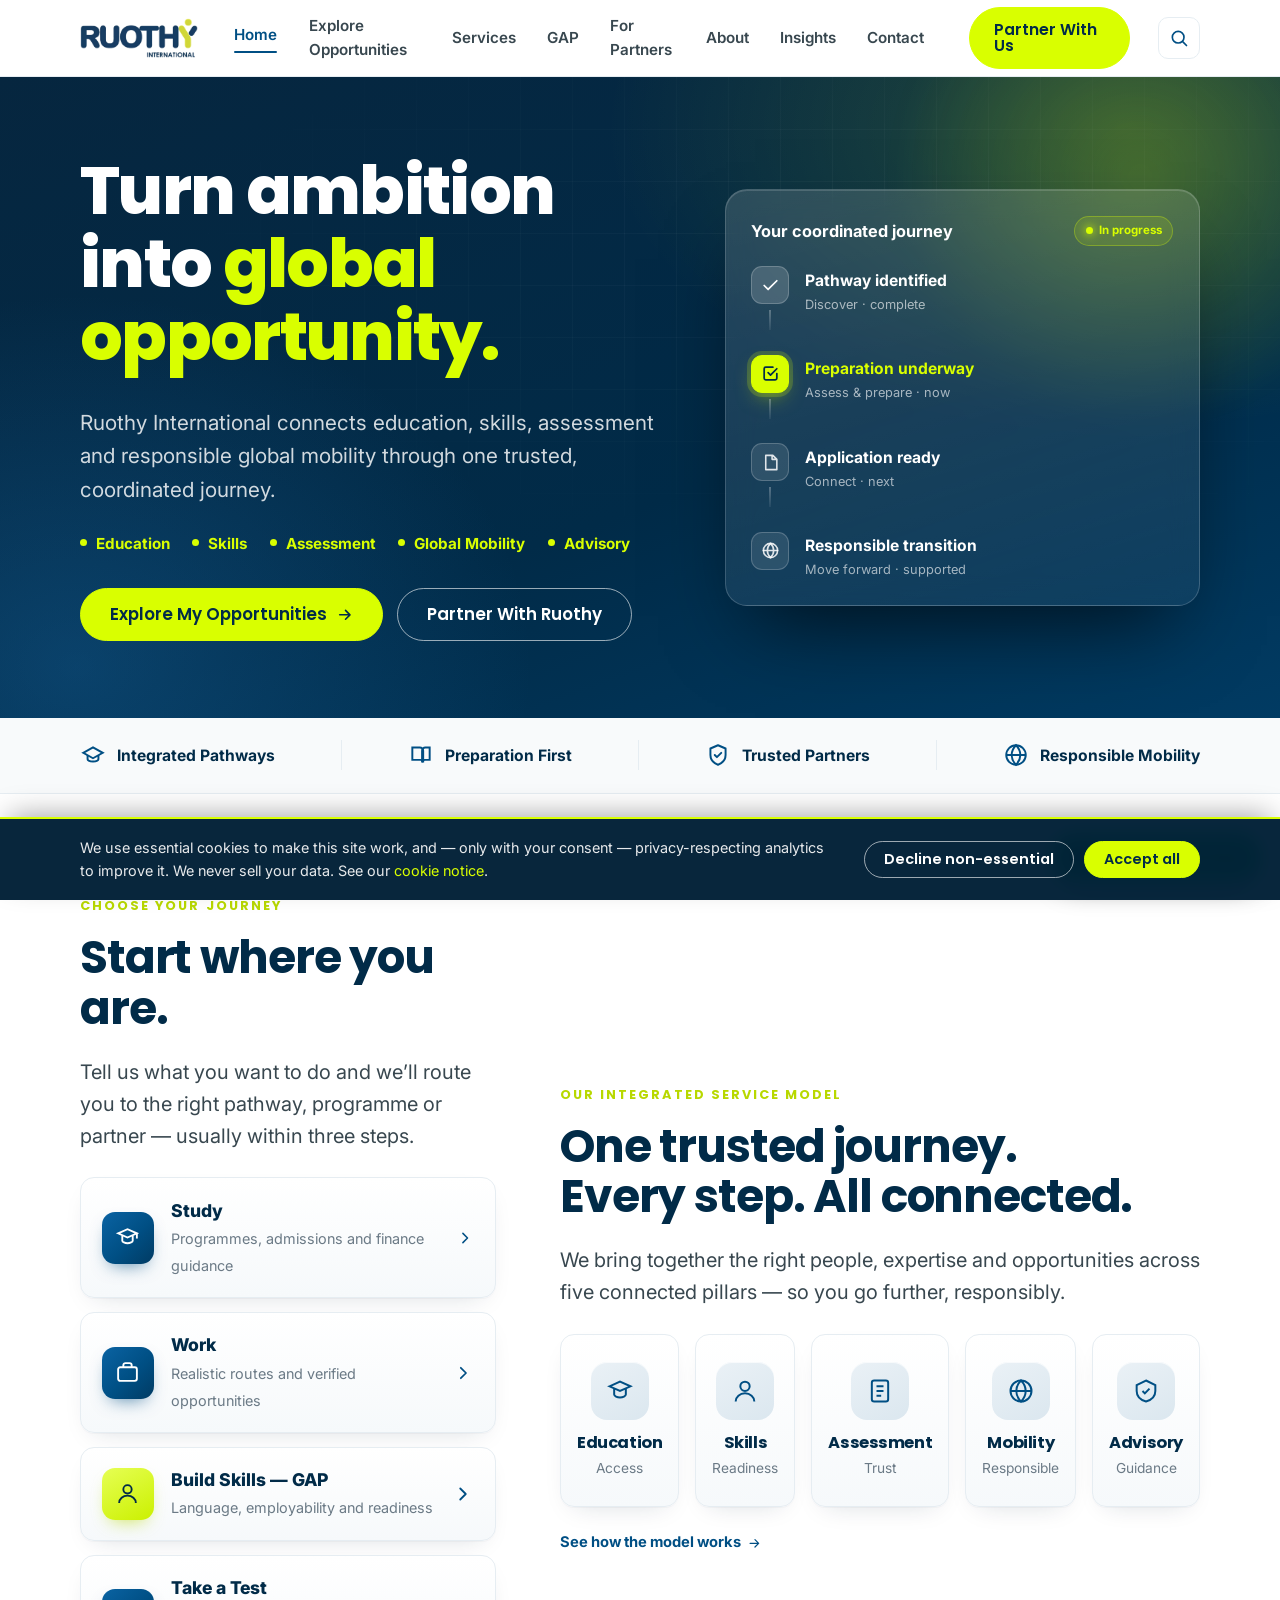
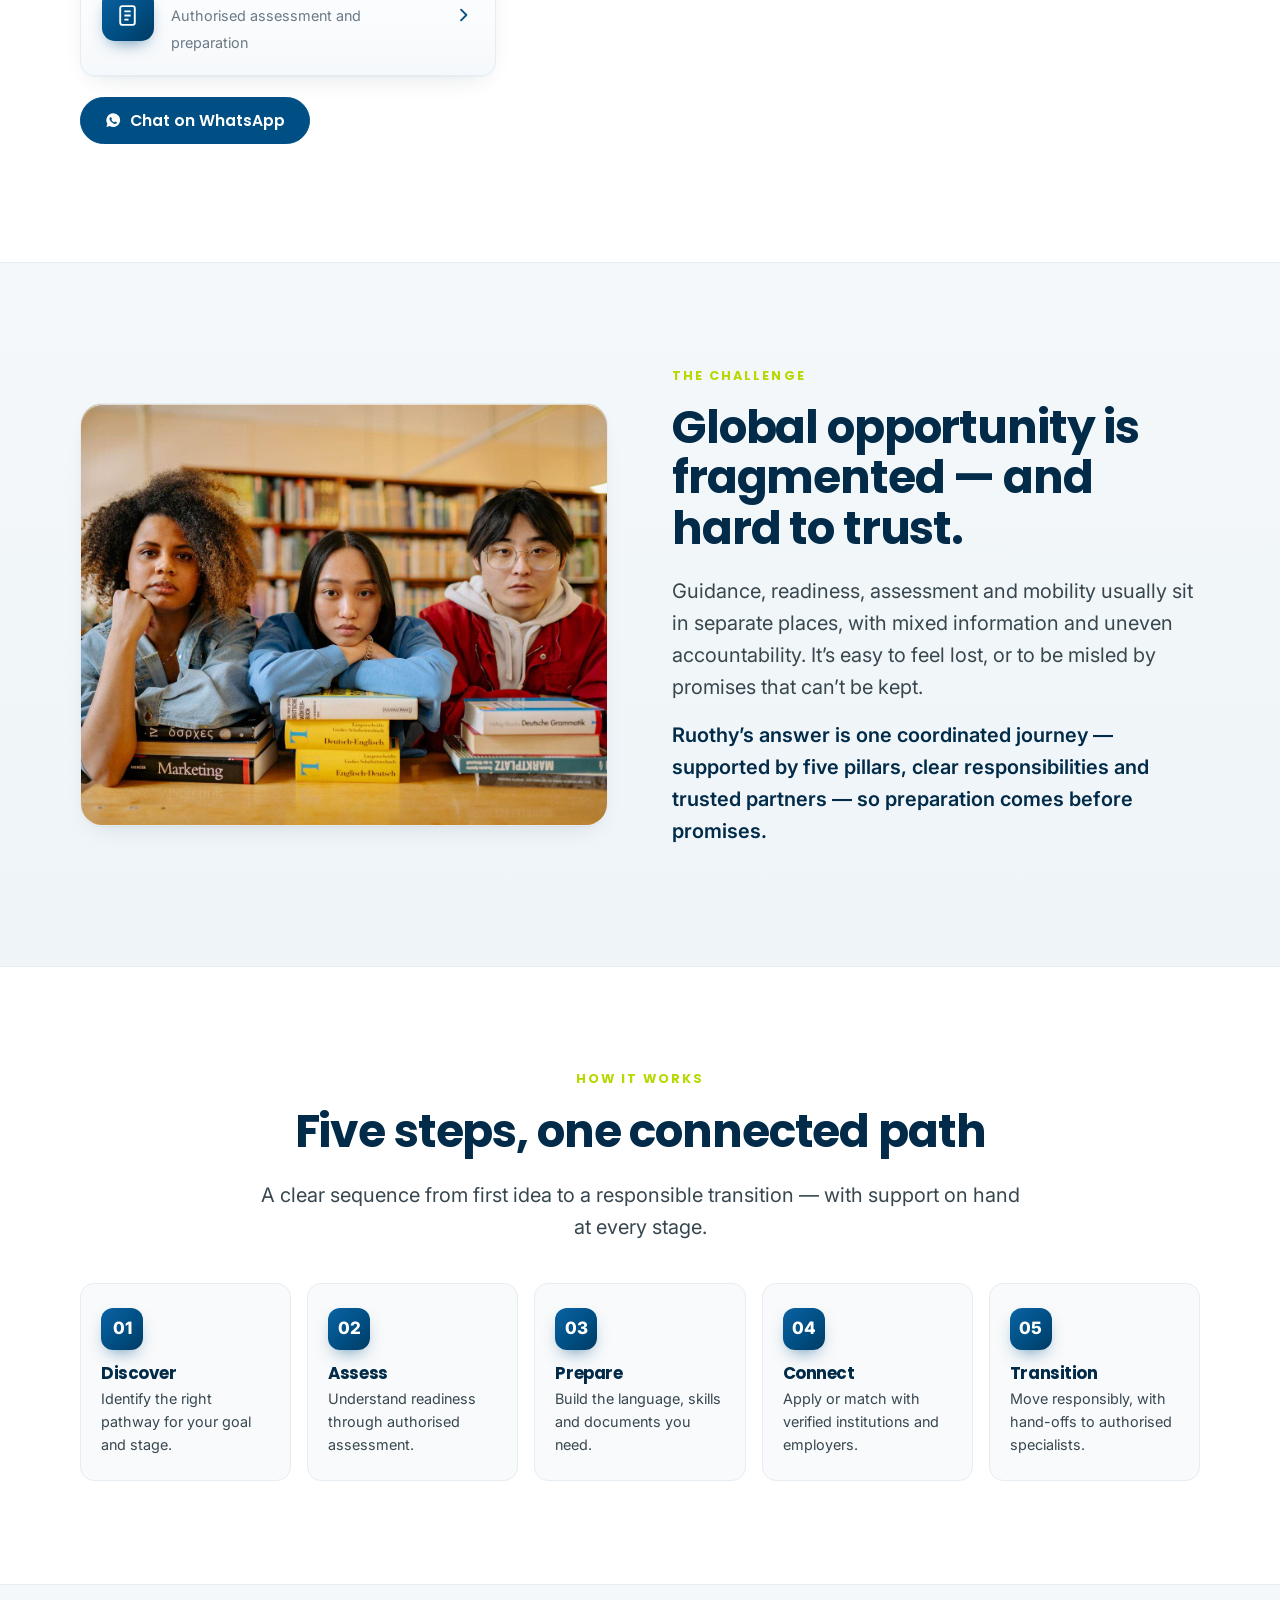
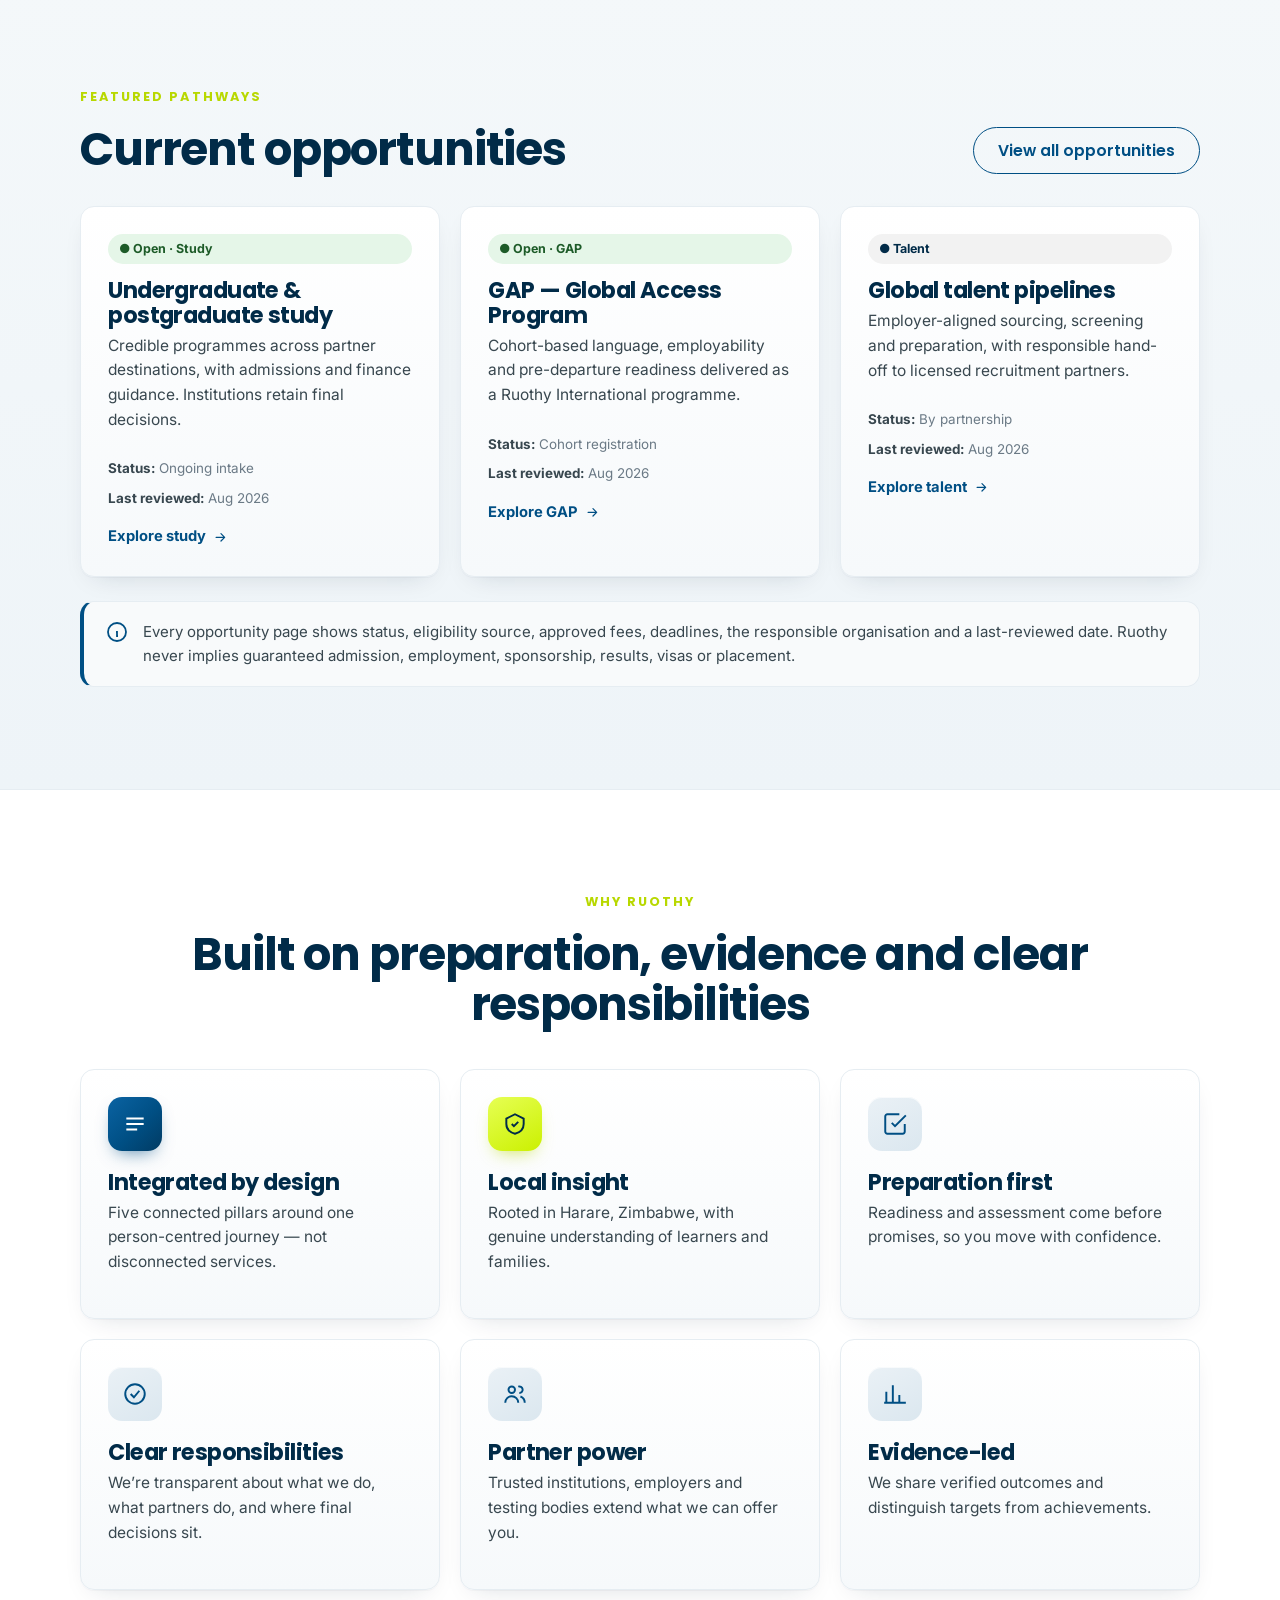
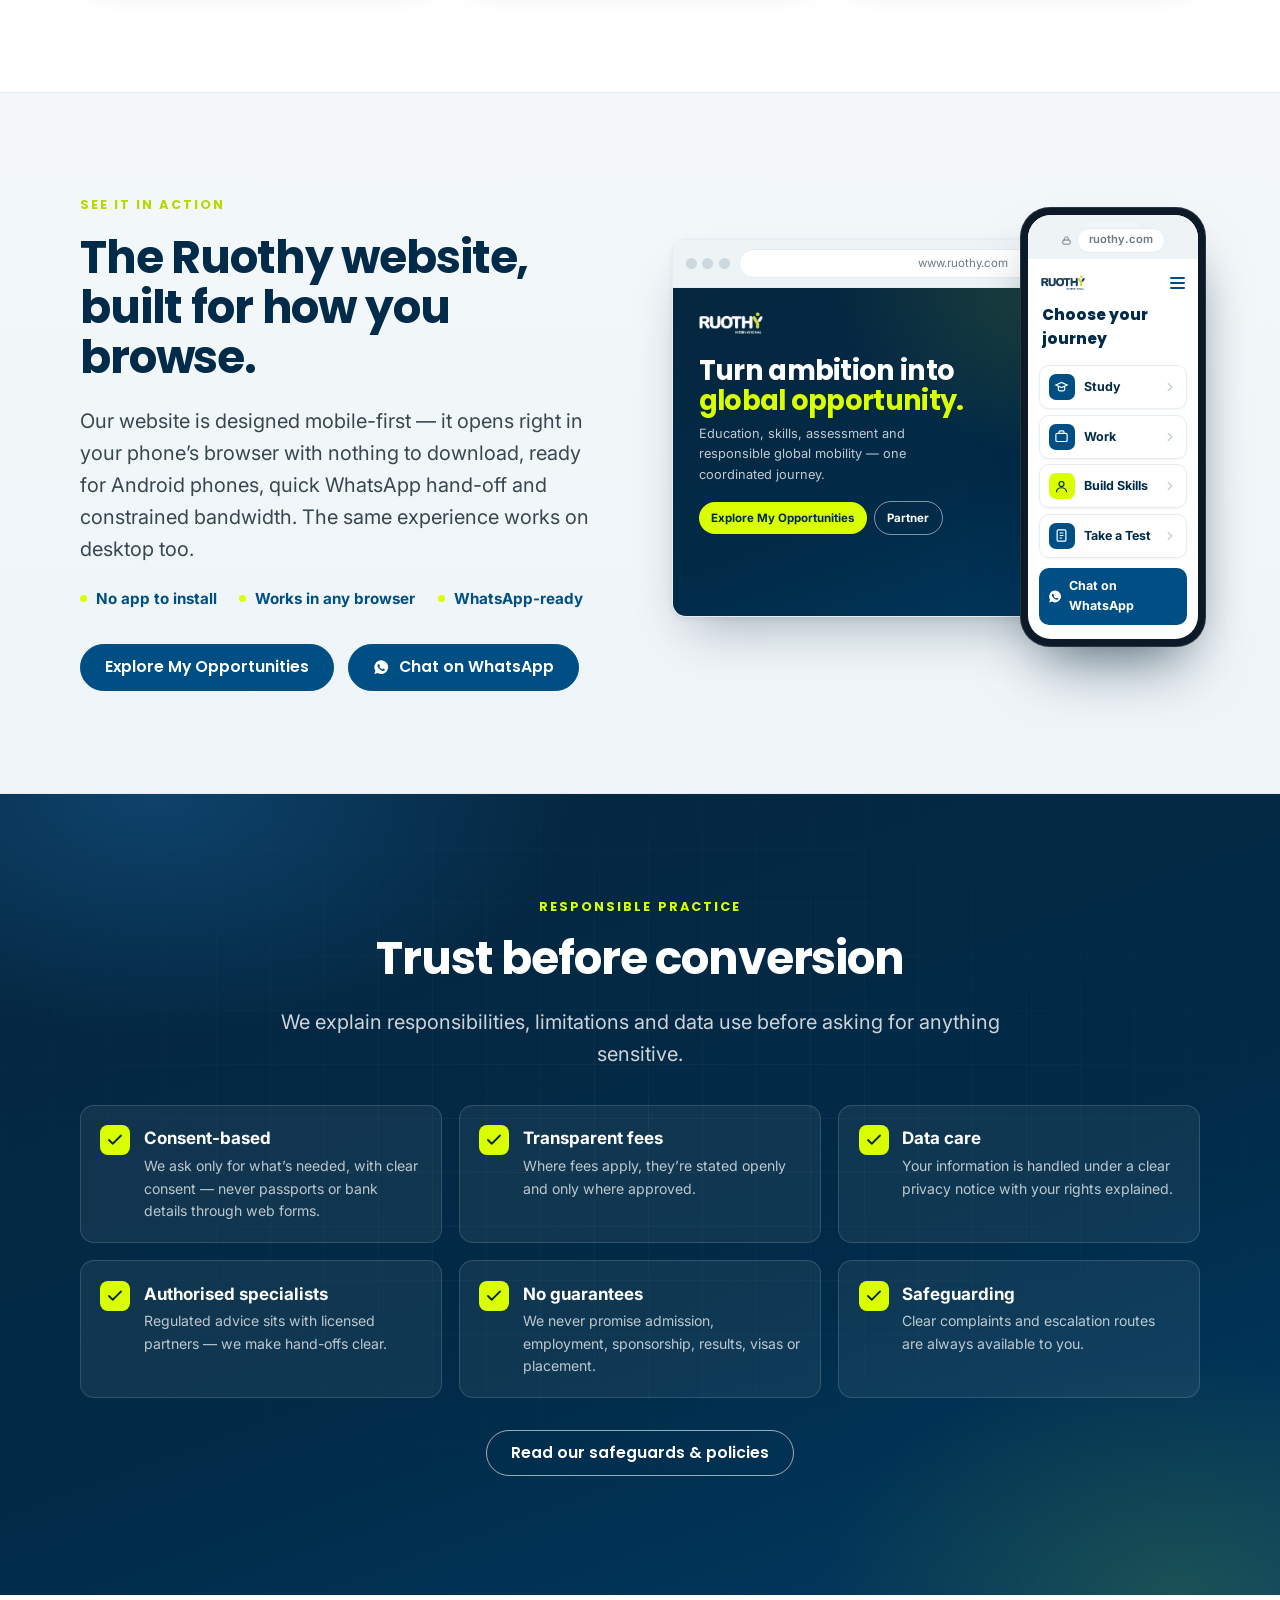
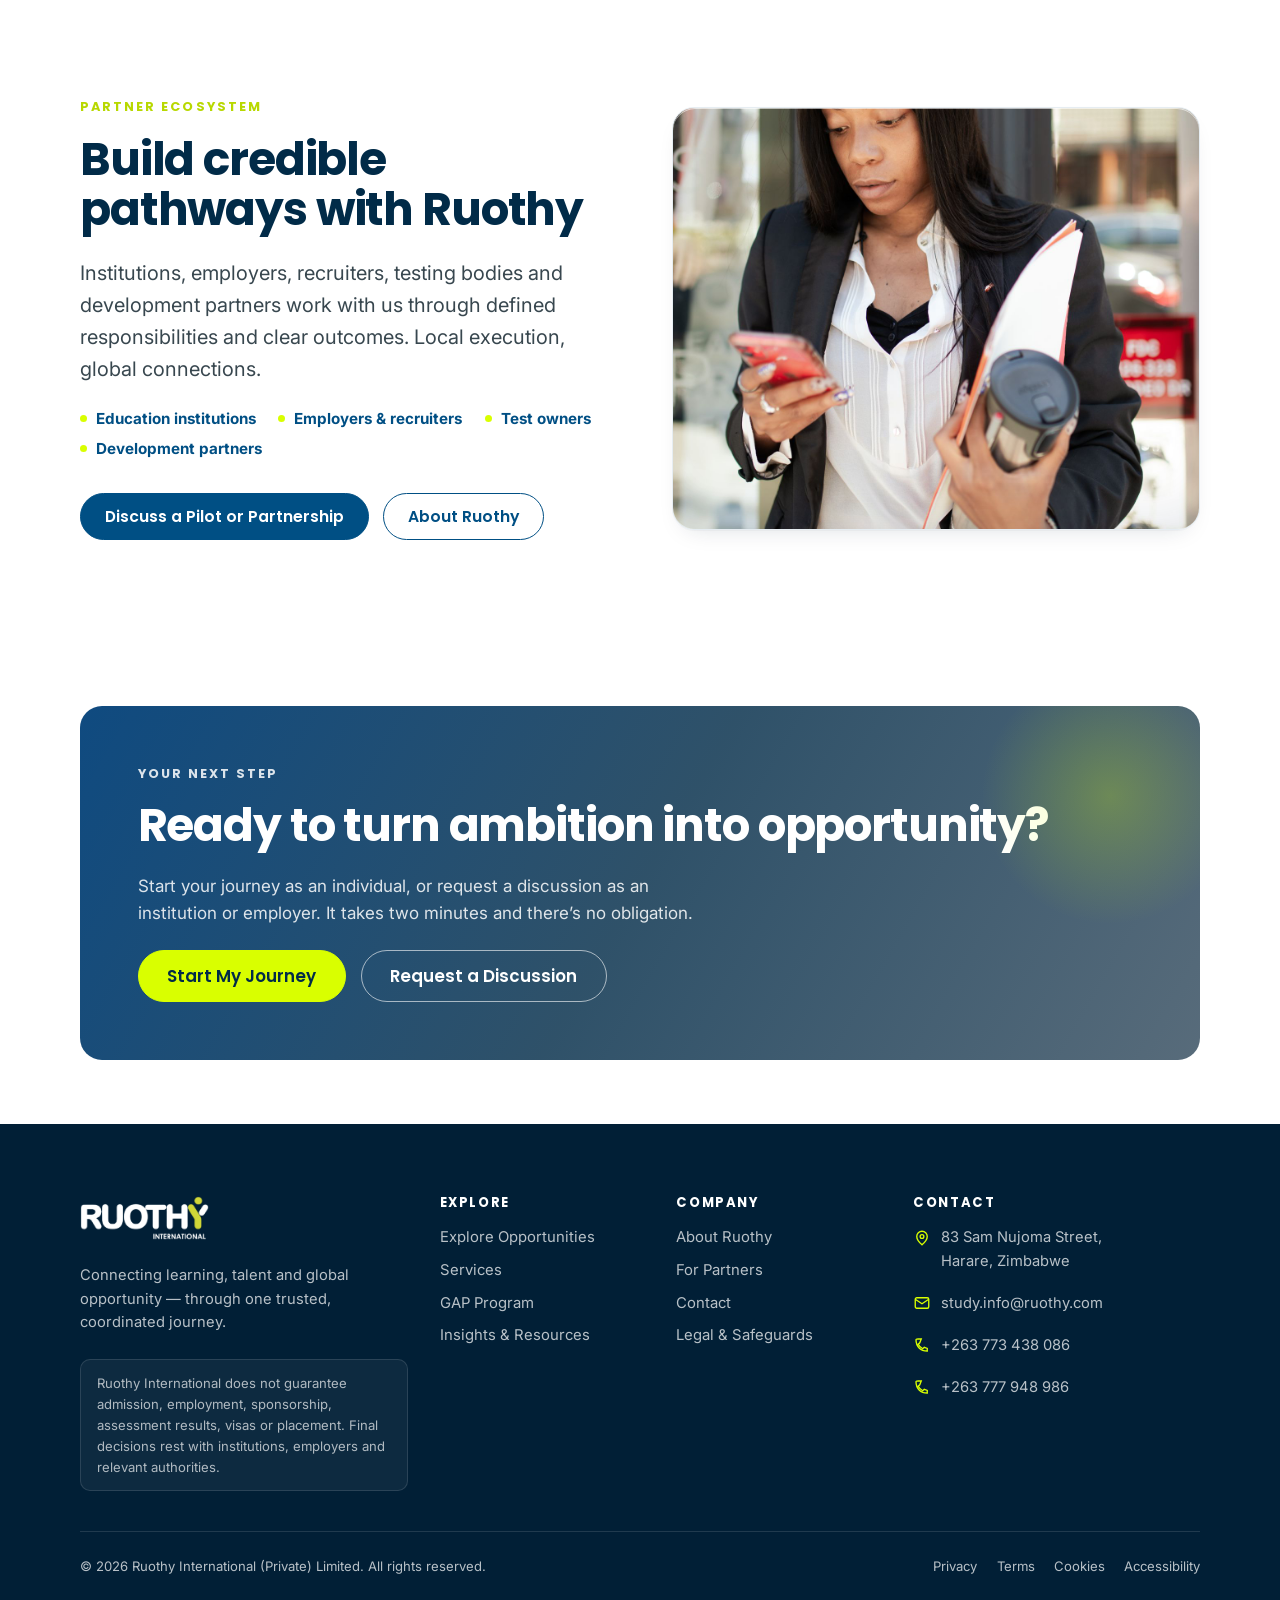
==== commit f925fcd3: "Clarify showcase is the website, not an app Reword the "See it in action" section and add a mobile b" ====
--- a/index.html
+++ b/index.html
@@ -311,10 +311,10 @@
       <div class="split">
         <div>
           <p class="eyebrow">See it in action</p>
-          <h2 id="showcase-h">Built for how you actually browse.</h2>
-          <p class="lede">Ruothy is designed mobile-first — for Android phones, quick WhatsApp hand-off and constrained bandwidth — so your journey works wherever you are, on whatever you have.</p>
+          <h2 id="showcase-h">The Ruothy website, built for how you browse.</h2>
+          <p class="lede">Our website is designed mobile-first — it opens right in your phone’s browser with nothing to download, ready for Android phones, quick WhatsApp hand-off and constrained bandwidth. The same experience works on desktop too.</p>
           <ul class="hero__pillars" style="color:var(--blue);margin-top:1.4rem">
-            <li>Mobile-first</li><li>WhatsApp-ready</li><li>Fast on slow networks</li>
+            <li>No app to install</li><li>Works in any browser</li><li>WhatsApp-ready</li>
           </ul>
           <div class="hero__actions" style="margin-top:1.4rem">
             <a class="btn" href="explore.html">Explore My Opportunities</a>
@@ -342,6 +342,7 @@
           <div class="mock-phone">
             <span class="mock-phone__notch"></span>
             <div class="mock-phone__screen">
+              <div class="mp-urlbar"><svg viewBox="0 0 24 24" fill="none" stroke="currentColor" stroke-width="2" stroke-linecap="round" stroke-linejoin="round"><rect x="4" y="11" width="16" height="9" rx="2"/><path d="M8 11V8a4 4 0 0 1 8 0v3"/></svg><span>ruothy.com</span></div>
               <div class="mp-head"><img src="assets/img/ruothy-logo.png" alt=""><span class="bars"><i></i><i></i><i></i></span></div>
               <div class="mp-title">Choose your journey</div>
               <div class="mp-row"><span class="mi"><svg viewBox="0 0 24 24" fill="none" stroke="currentColor" stroke-width="1.9"><path d="M3 8l9-4 9 4-9 4-9-4z"/><path d="M7 10v5c0 1.3 2.5 2.5 5 2.5s5-1.2 5-2.5v-5"/></svg></span><b>Study</b><span class="chev"><svg viewBox="0 0 24 24" fill="none" stroke="currentColor" stroke-width="2.4" stroke-linecap="round" stroke-linejoin="round"><path d="M9 6l6 6-6 6"/></svg></span></div>
--- a/assets/css/styles.css
+++ b/assets/css/styles.css
@@ -453,6 +453,9 @@
 }
 .mock-phone__notch { position: absolute; top: 14px; left: 50%; transform: translateX(-50%); width: 54px; height: 6px; border-radius: 6px; background: rgba(255,255,255,.25); z-index: 2; }
 .mock-phone__screen { background: #fff; border-radius: 23px; overflow: hidden; }
+.mp-urlbar { display: flex; align-items: center; justify-content: center; gap: .35rem; background: #eef3f6; color: var(--grey-500); font-size: .7rem; font-weight: 600; padding: .8rem .6rem .4rem; }
+.mp-urlbar svg { width: 11px; height: 11px; }
+.mp-urlbar span { background: #fff; border: 1px solid var(--line); border-radius: 999px; padding: .15rem .7rem; }
 .mp-head { display: flex; align-items: center; justify-content: space-between; padding: 1rem .8rem .5rem; }
 .mp-head img { height: 15px; }
 .mp-head .bars { display: grid; gap: 3px; }
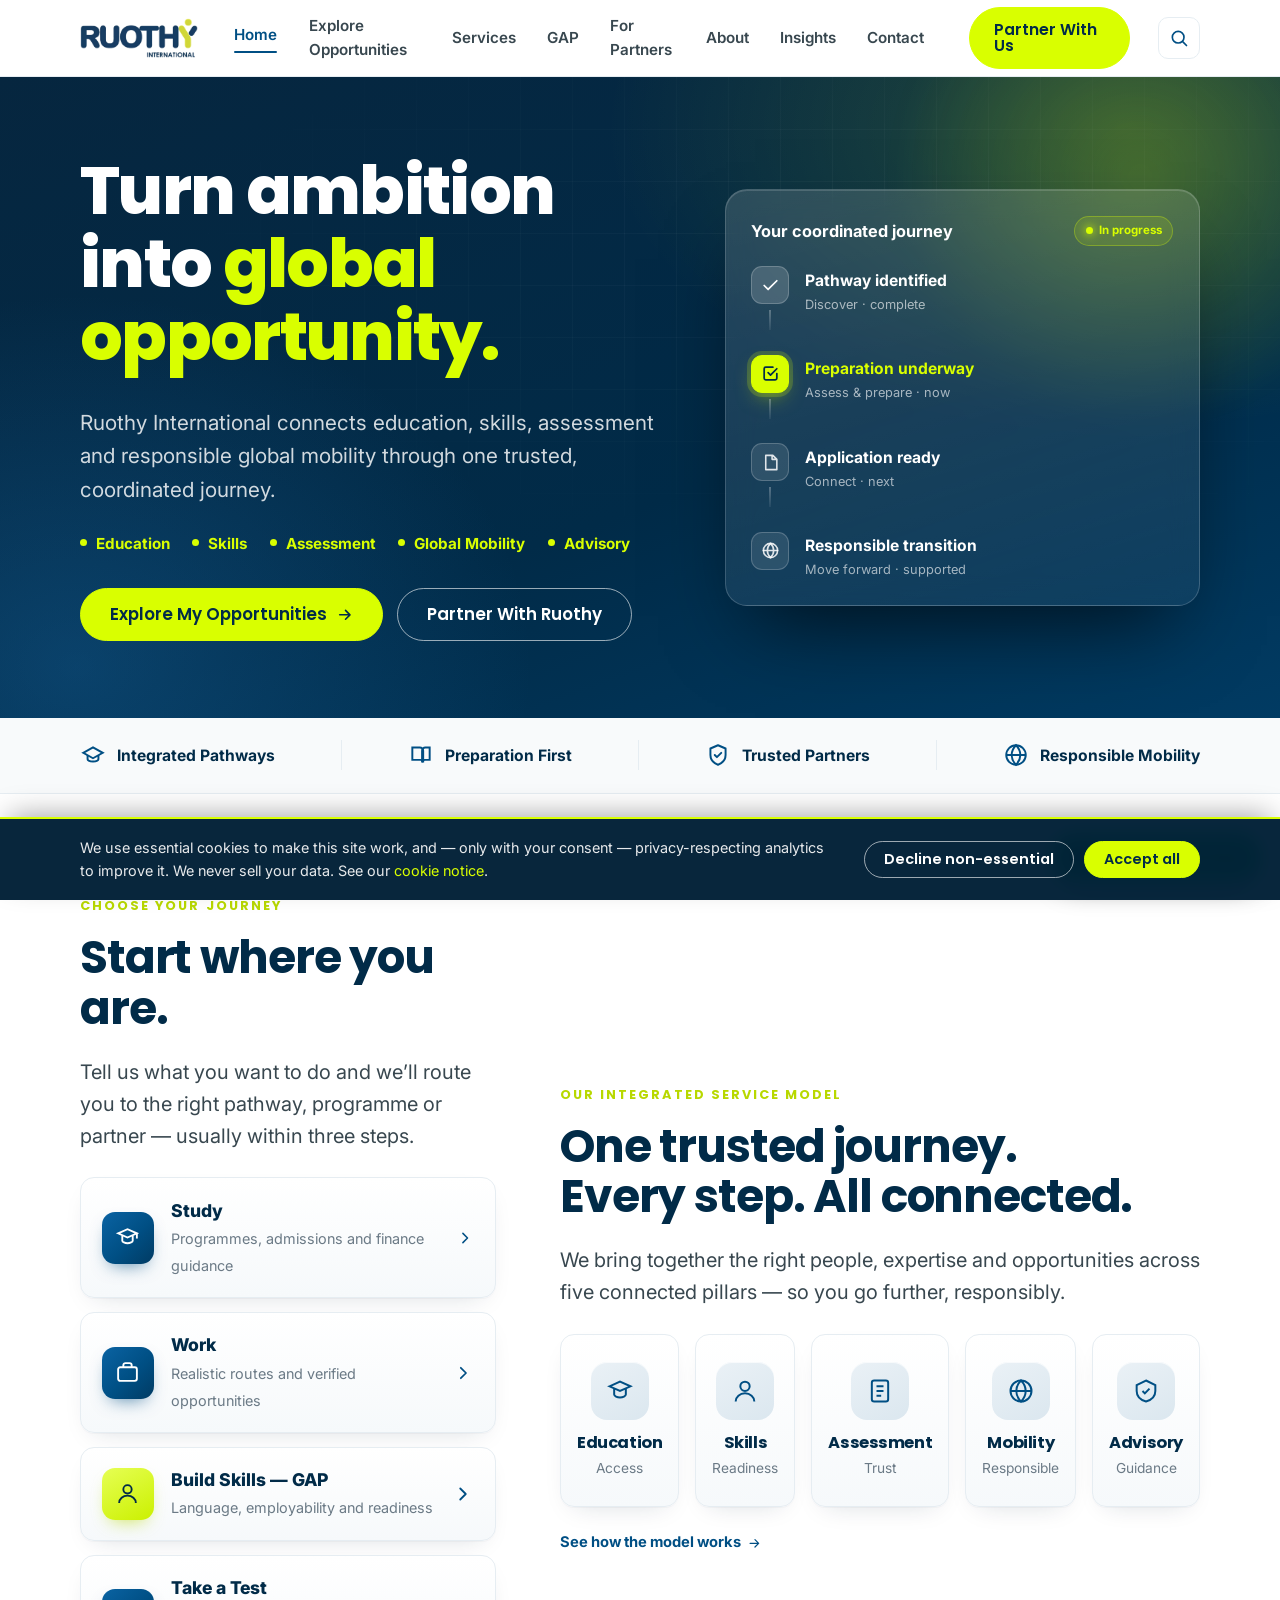
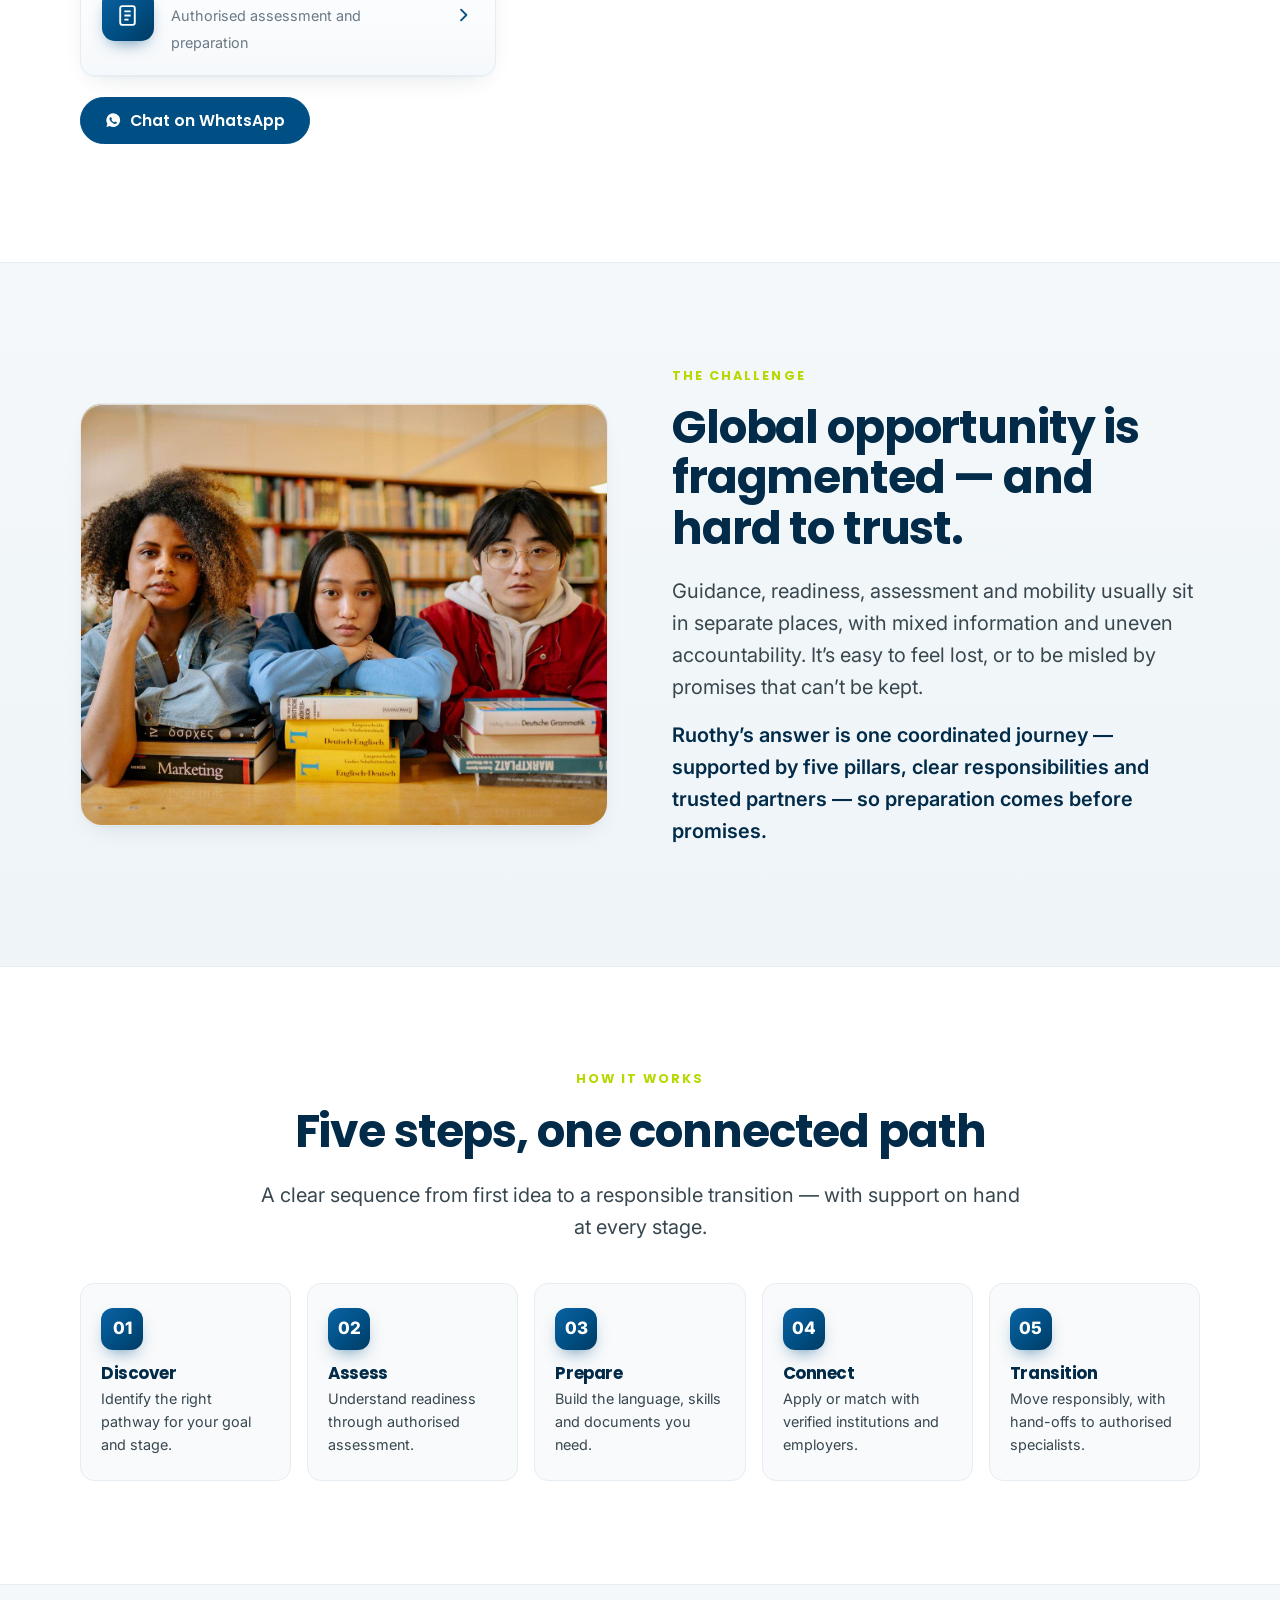
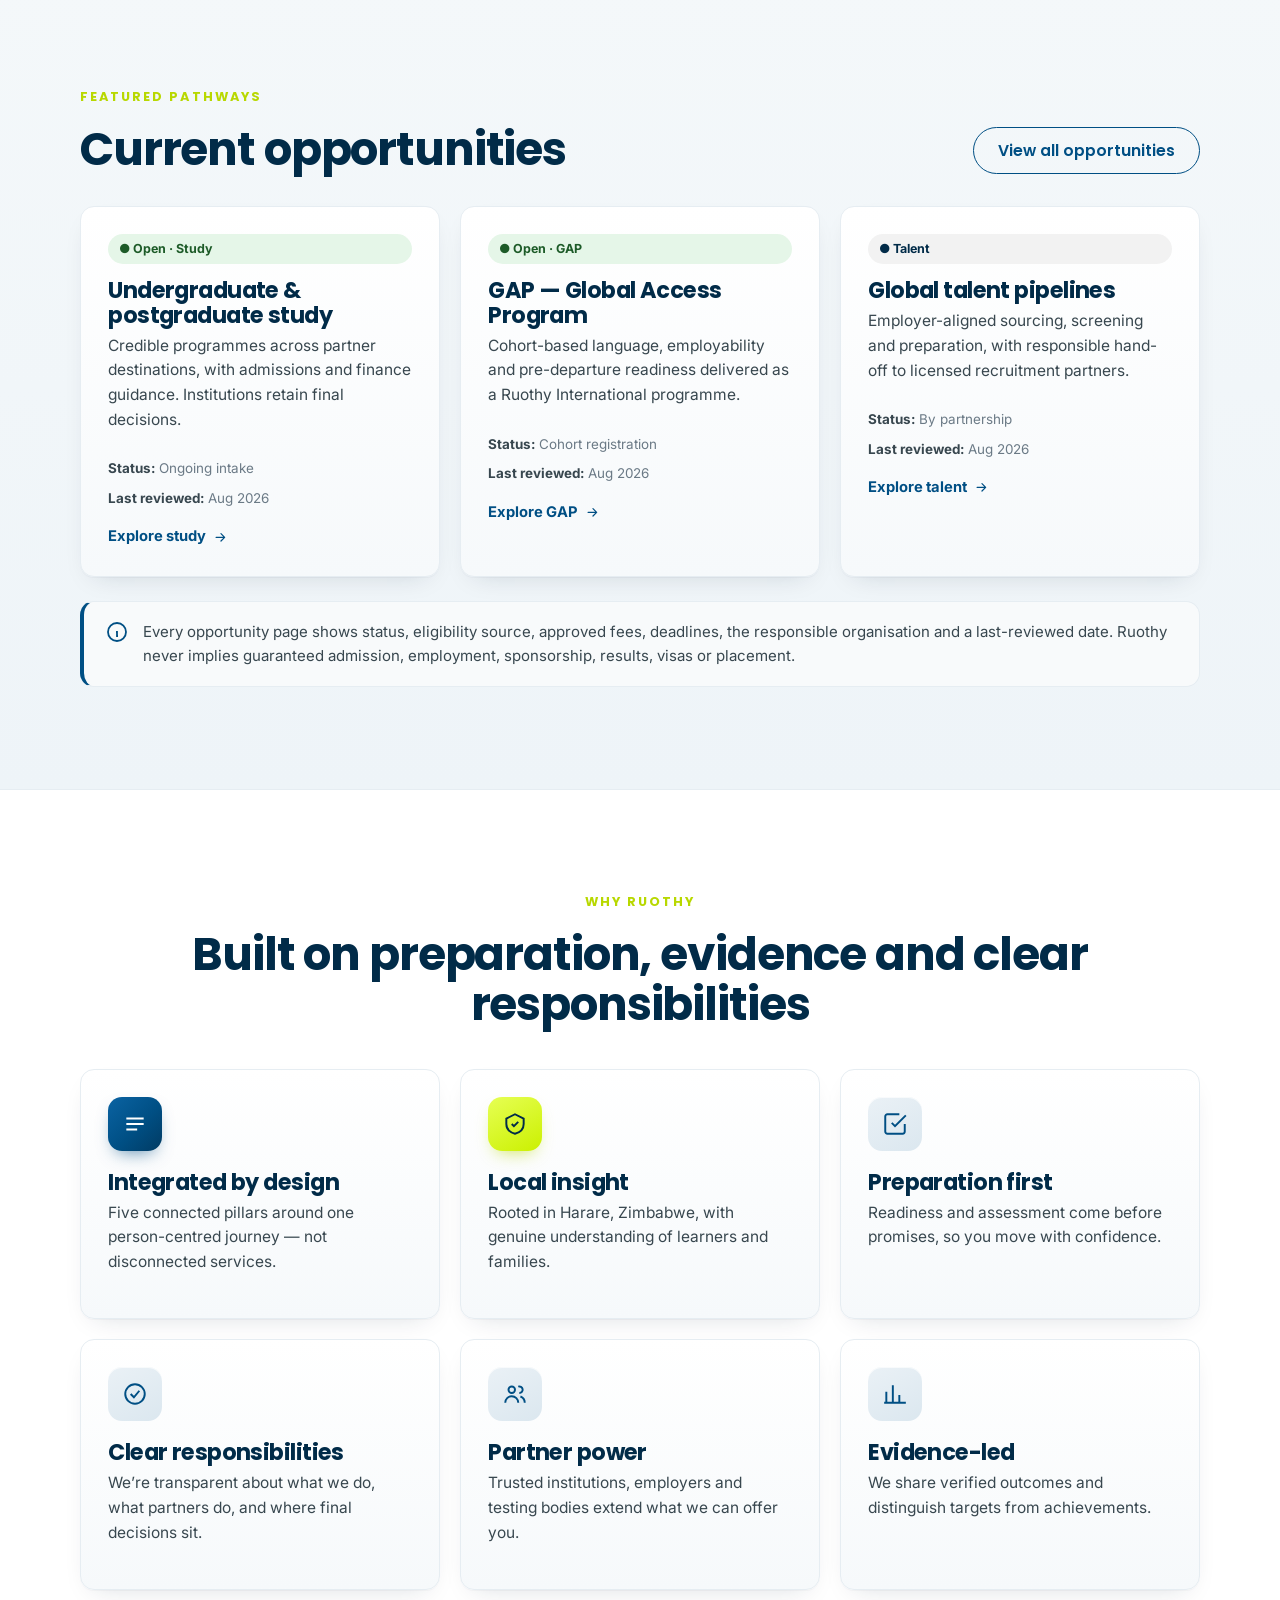
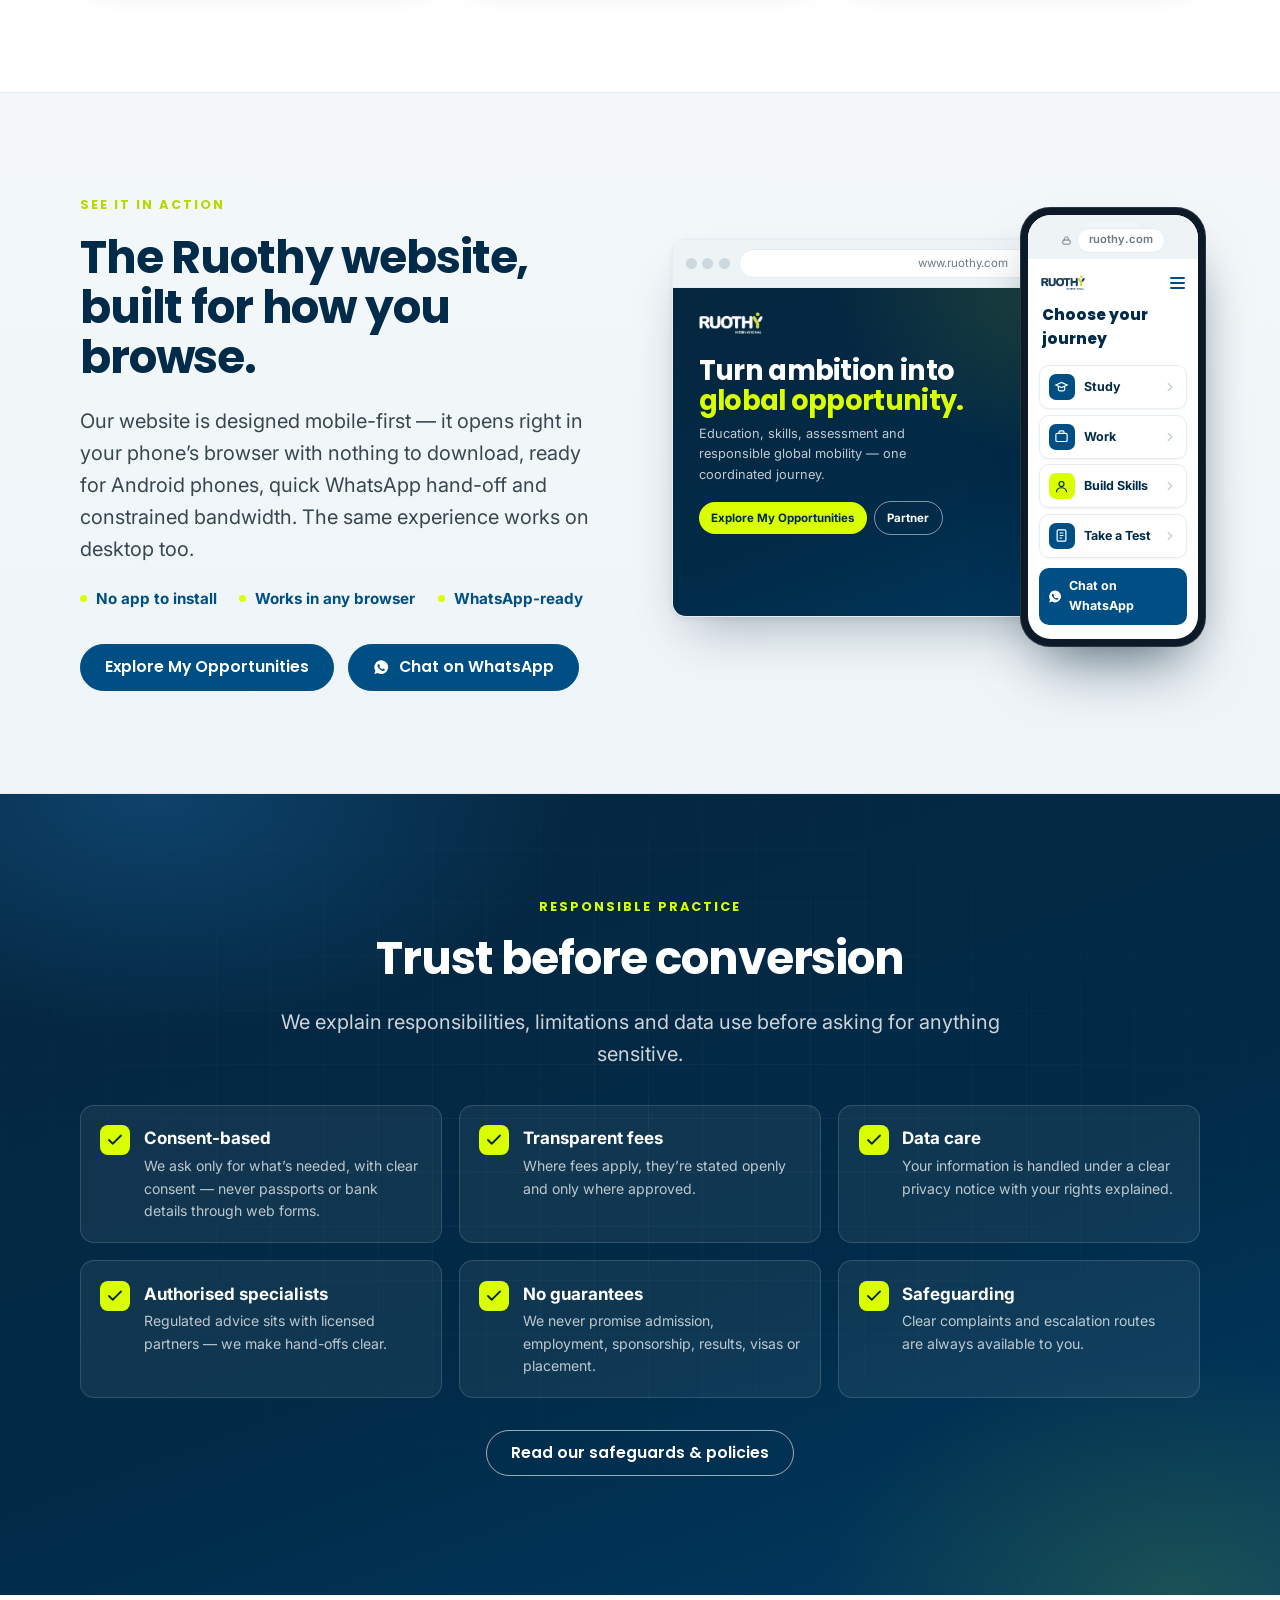
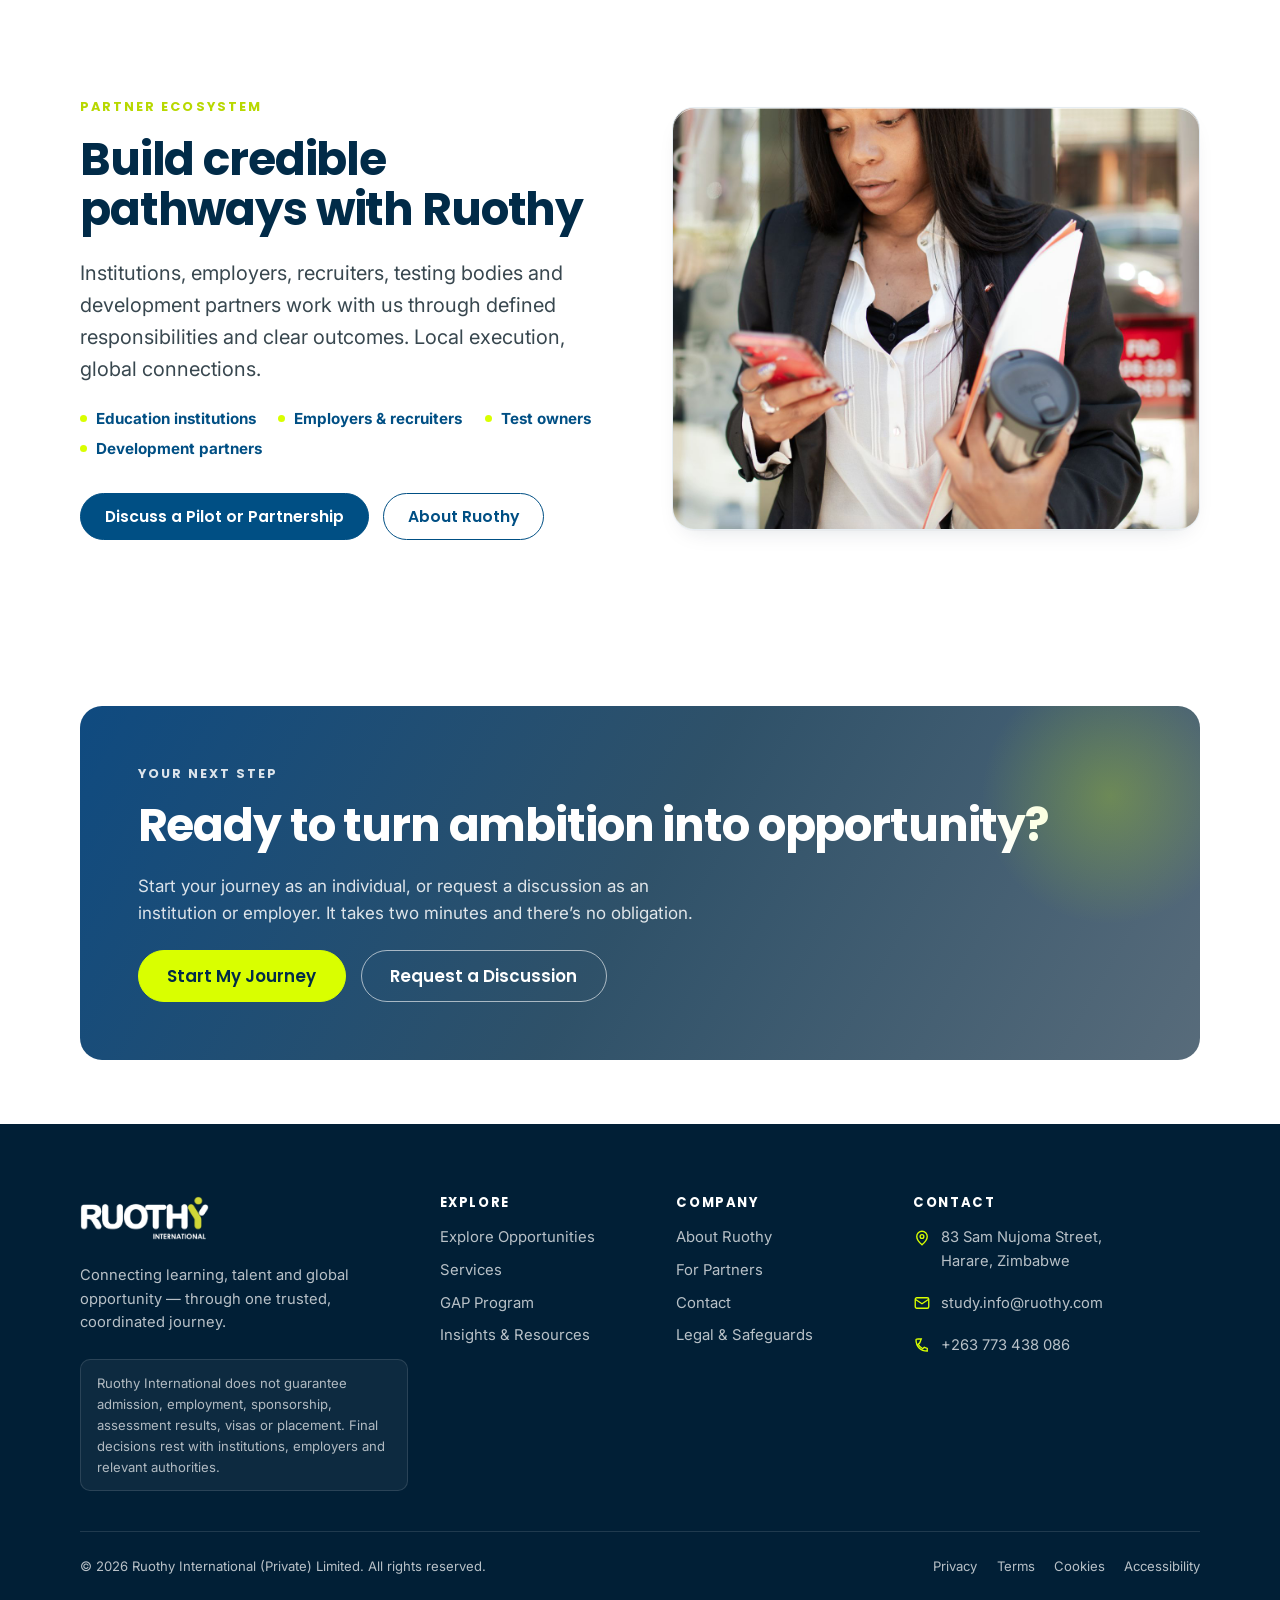
==== commit ab97a94a: "Remove internal drafting notes from Legal; standardise contact details - Legal & Safeguards: remove " ====
--- a/index.html
+++ b/index.html
@@ -450,7 +450,6 @@
           <li><svg viewBox="0 0 24 24" fill="none" stroke="currentColor" stroke-width="1.8"><path d="M12 21s-7-6-7-11a7 7 0 0 1 14 0c0 5-7 11-7 11z"/><circle cx="12" cy="10" r="2.5"/></svg><span>83 Sam Nujoma Street,<br>Harare, Zimbabwe</span></li>
           <li><svg viewBox="0 0 24 24" fill="none" stroke="currentColor" stroke-width="1.8"><rect x="3" y="5" width="18" height="14" rx="2"/><path d="M3 7l9 6 9-6"/></svg><a href="mailto:study.info@ruothy.com">study.info@ruothy.com</a></li>
           <li><svg viewBox="0 0 24 24" fill="none" stroke="currentColor" stroke-width="1.8"><path d="M4 5c0 9 6 15 15 15l0-3.5-4-1.5-2 2c-2.5-1.3-4.7-3.5-6-6l2-2L11 4H7.5C5.6 4 4 3.9 4 5z"/></svg><a href="tel:+263773438086">+263 773 438 086</a></li>
-          <li><svg viewBox="0 0 24 24" fill="none" stroke="currentColor" stroke-width="1.8"><path d="M4 5c0 9 6 15 15 15l0-3.5-4-1.5-2 2c-2.5-1.3-4.7-3.5-6-6l2-2L11 4H7.5C5.6 4 4 3.9 4 5z"/></svg><a href="tel:+263777948986">+263 777 948 986</a></li>
         </ul>
       </div>
     </div>
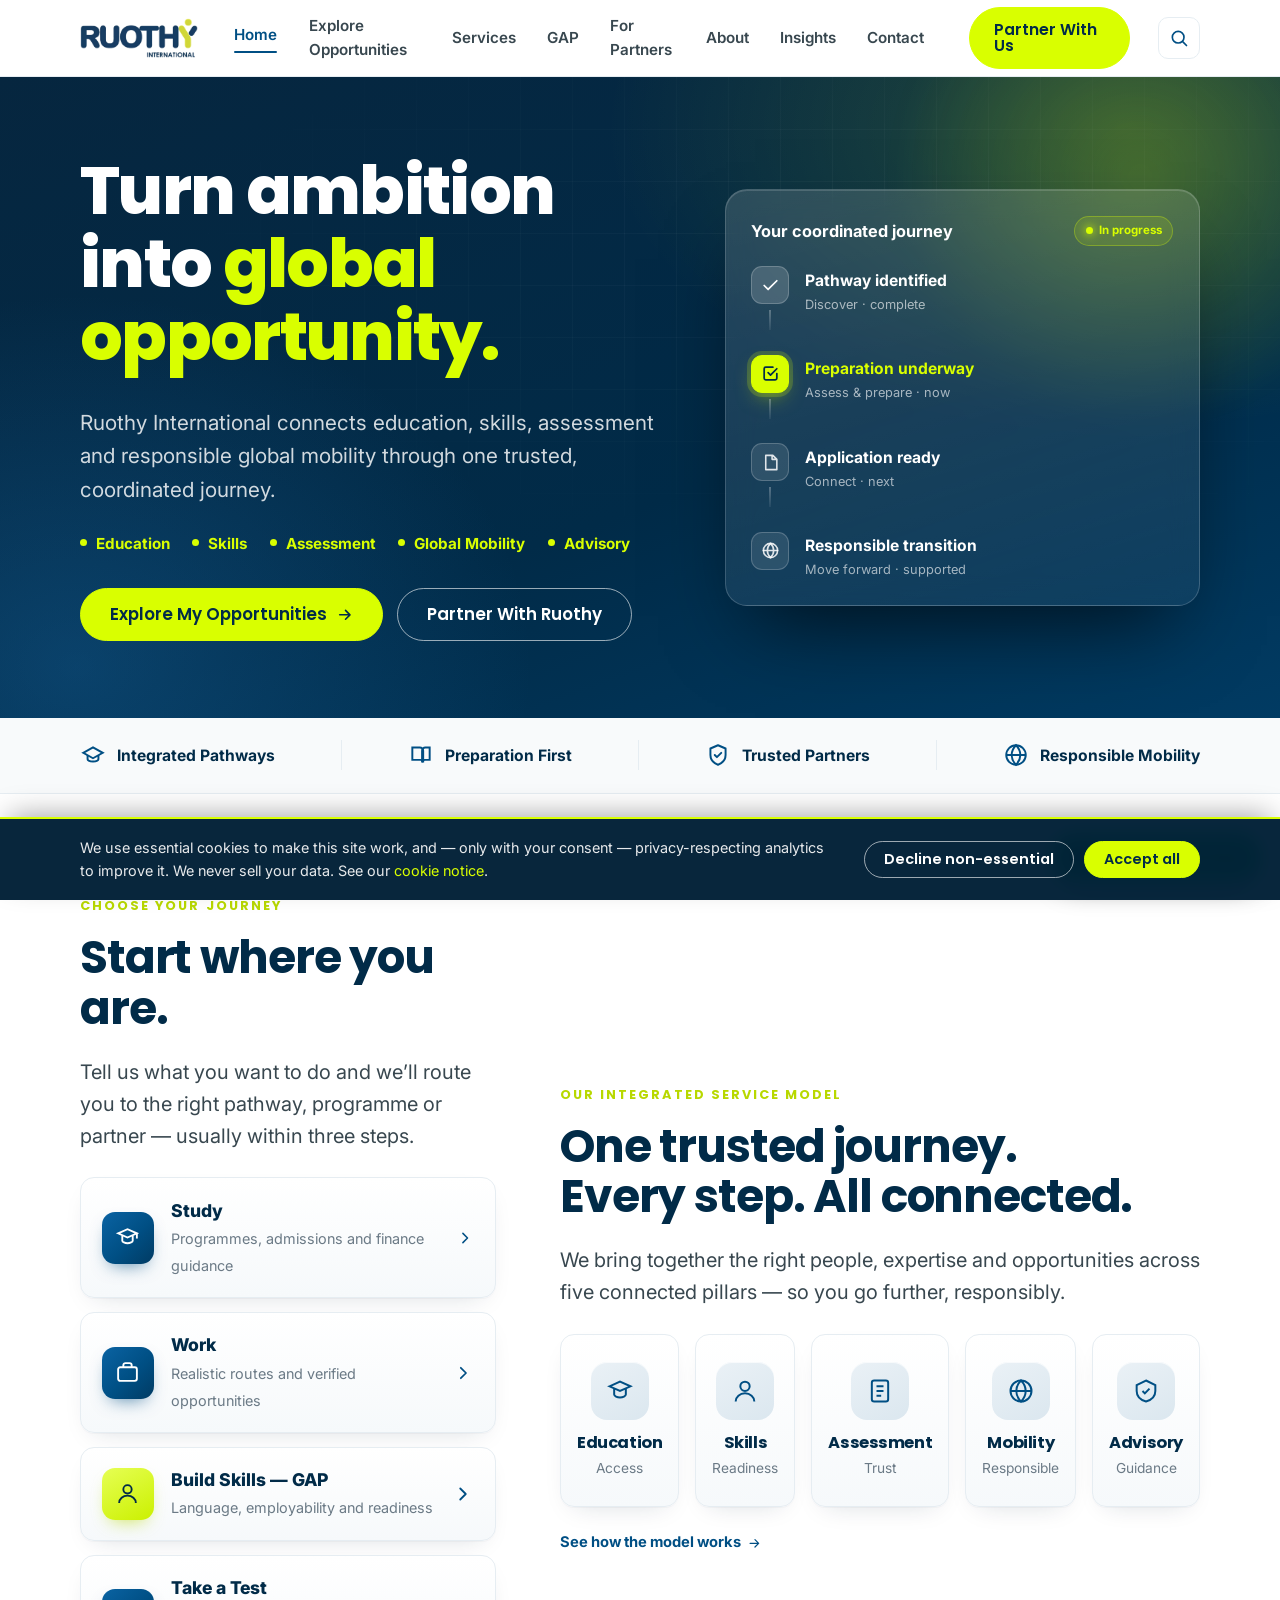
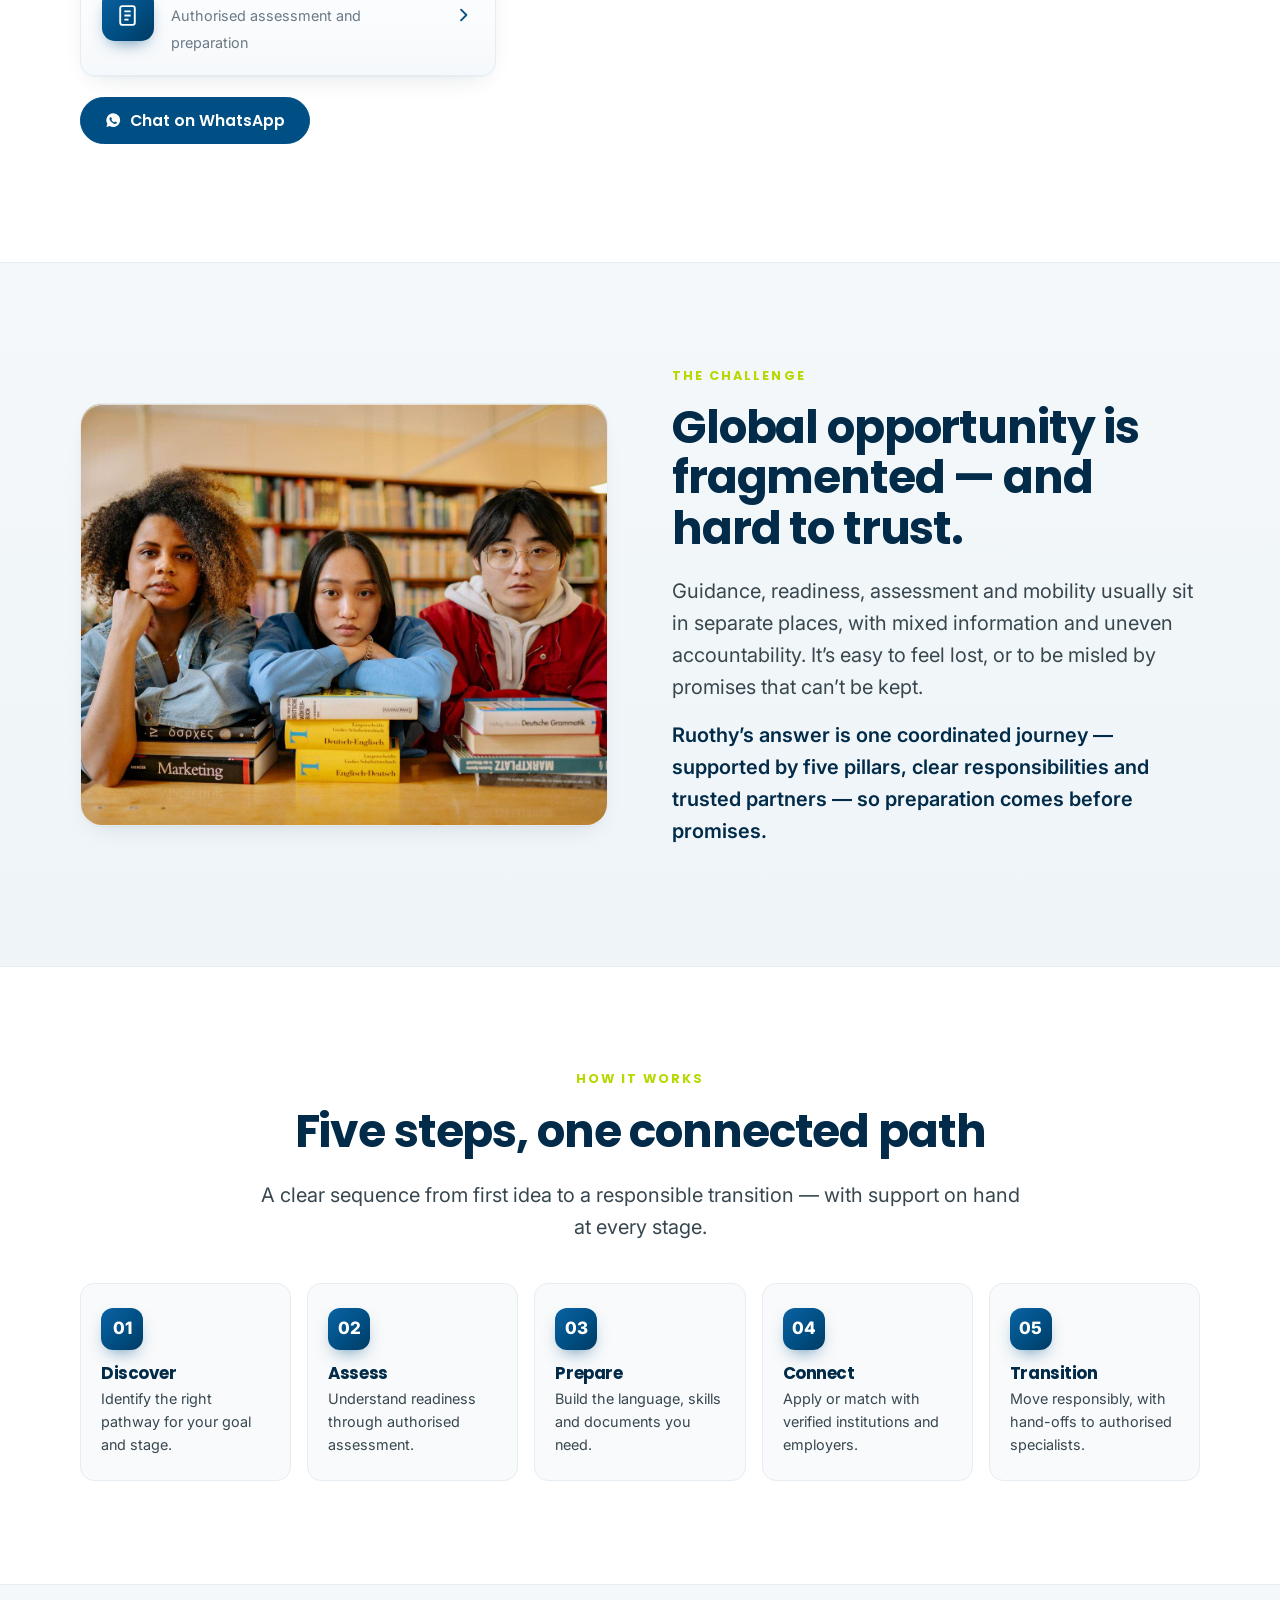
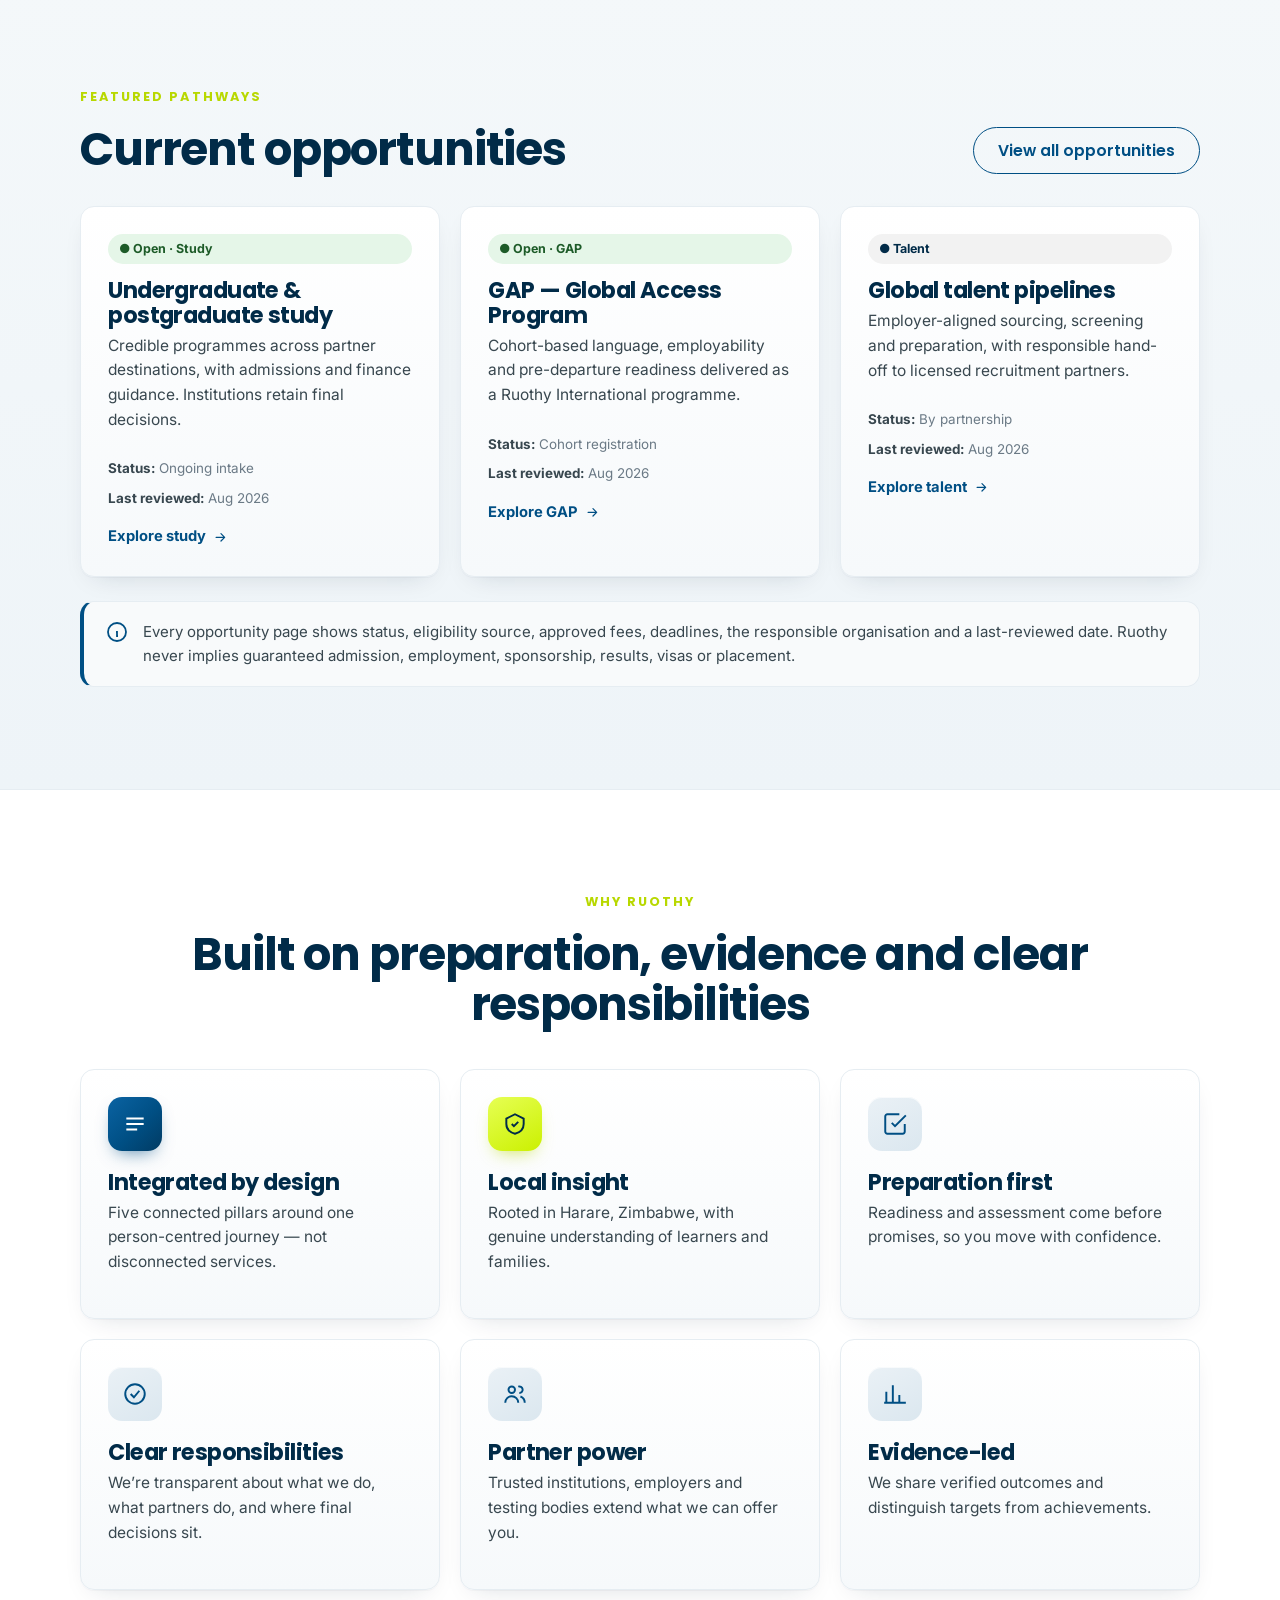
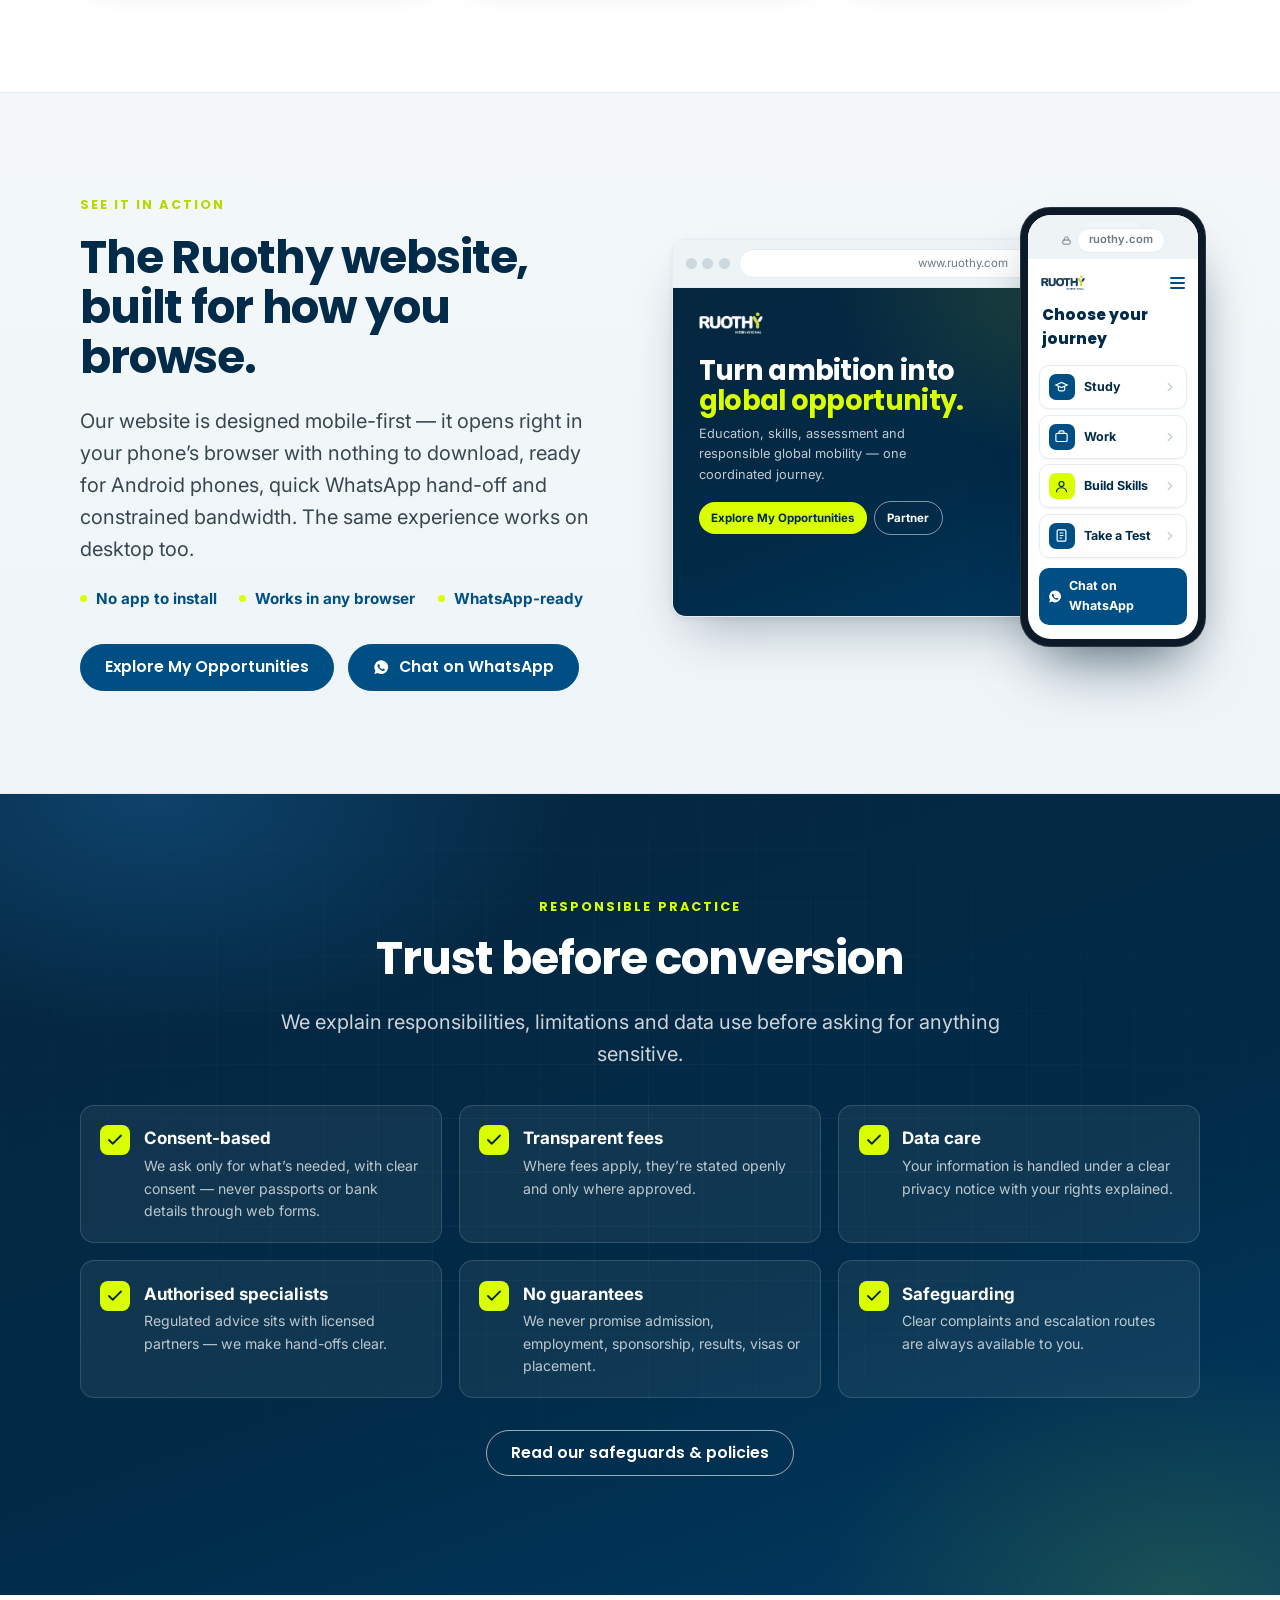
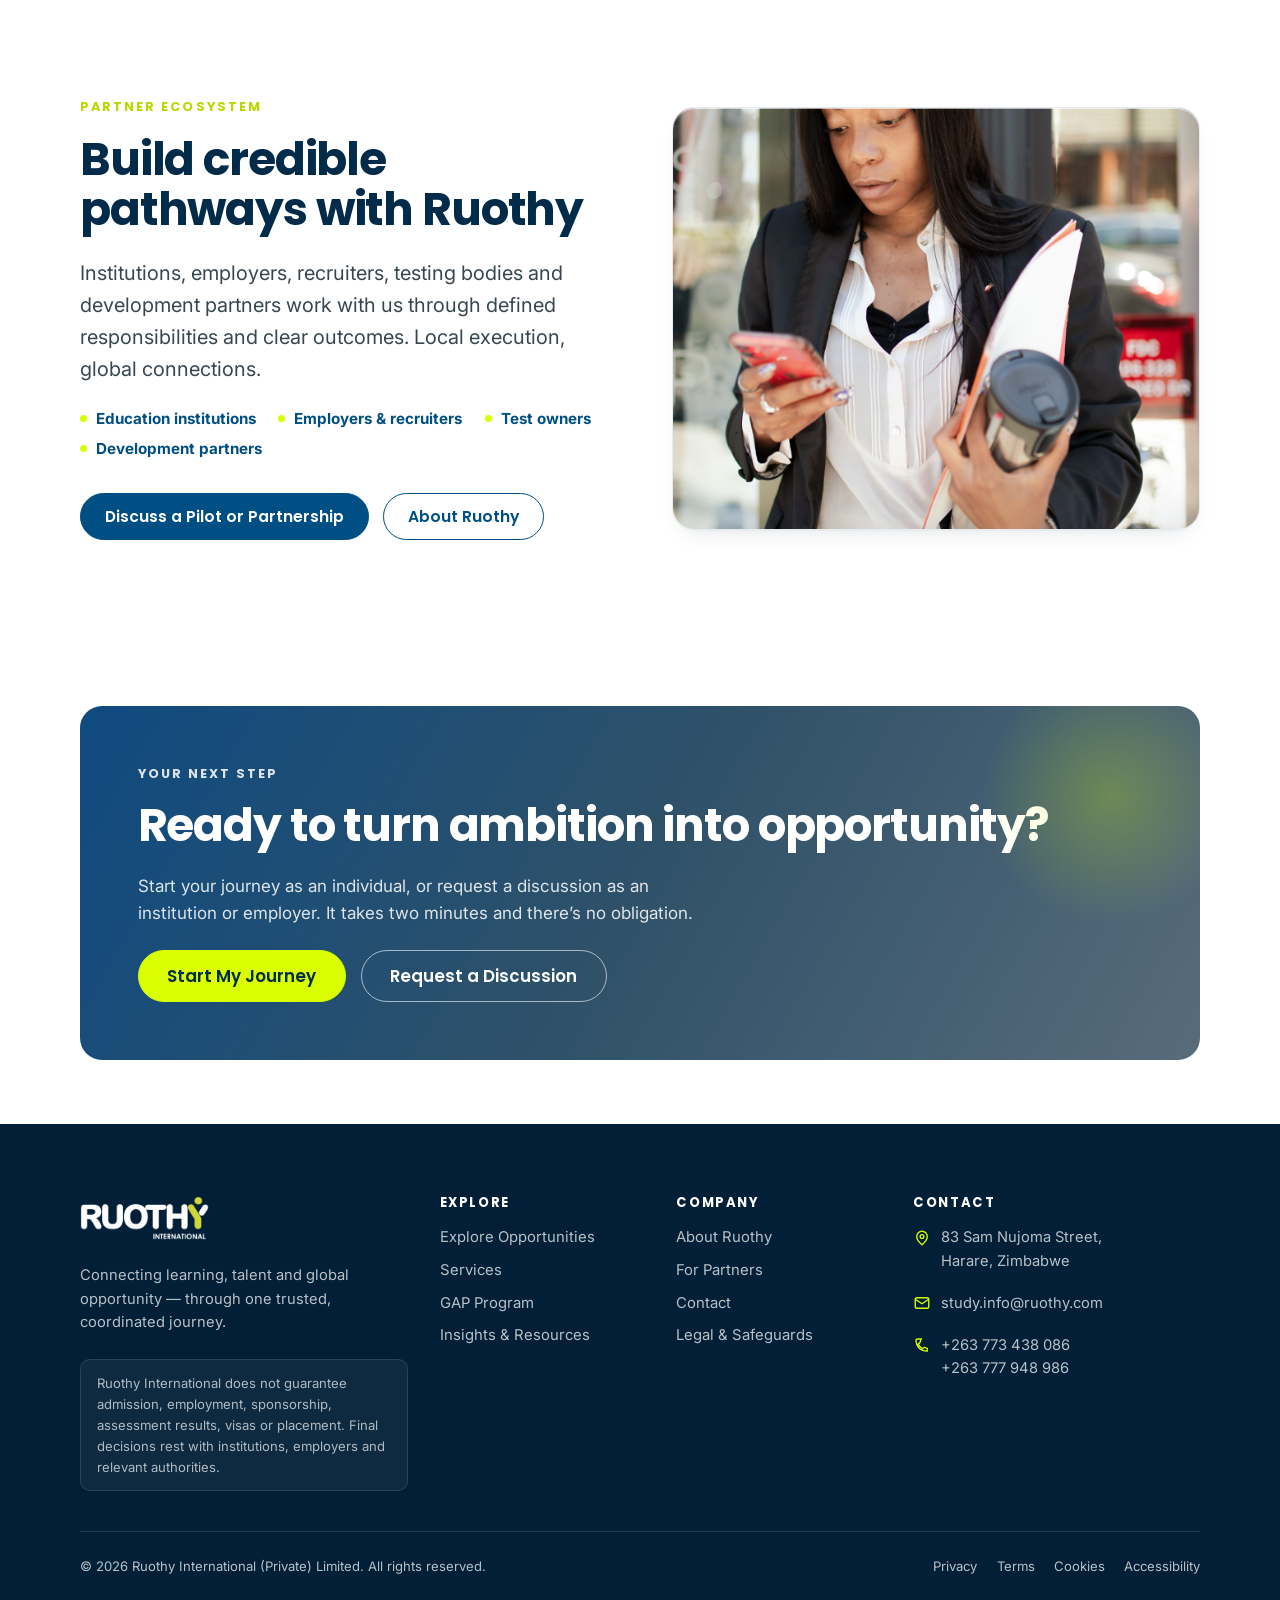
==== commit f45df481: "Show both phone numbers in footers and contact references Standardise on both official numbers (+263" ====
--- a/index.html
+++ b/index.html
@@ -449,7 +449,7 @@
         <ul class="footer__contact">
           <li><svg viewBox="0 0 24 24" fill="none" stroke="currentColor" stroke-width="1.8"><path d="M12 21s-7-6-7-11a7 7 0 0 1 14 0c0 5-7 11-7 11z"/><circle cx="12" cy="10" r="2.5"/></svg><span>83 Sam Nujoma Street,<br>Harare, Zimbabwe</span></li>
           <li><svg viewBox="0 0 24 24" fill="none" stroke="currentColor" stroke-width="1.8"><rect x="3" y="5" width="18" height="14" rx="2"/><path d="M3 7l9 6 9-6"/></svg><a href="mailto:study.info@ruothy.com">study.info@ruothy.com</a></li>
-          <li><svg viewBox="0 0 24 24" fill="none" stroke="currentColor" stroke-width="1.8"><path d="M4 5c0 9 6 15 15 15l0-3.5-4-1.5-2 2c-2.5-1.3-4.7-3.5-6-6l2-2L11 4H7.5C5.6 4 4 3.9 4 5z"/></svg><a href="tel:+263773438086">+263 773 438 086</a></li>
+          <li><svg viewBox="0 0 24 24" fill="none" stroke="currentColor" stroke-width="1.8"><path d="M4 5c0 9 6 15 15 15l0-3.5-4-1.5-2 2c-2.5-1.3-4.7-3.5-6-6l2-2L11 4H7.5C5.6 4 4 3.9 4 5z"/></svg><span><a href="tel:+263773438086">+263 773 438 086</a><br><a href="tel:+263777948986">+263 777 948 986</a></span></li>
         </ul>
       </div>
     </div>
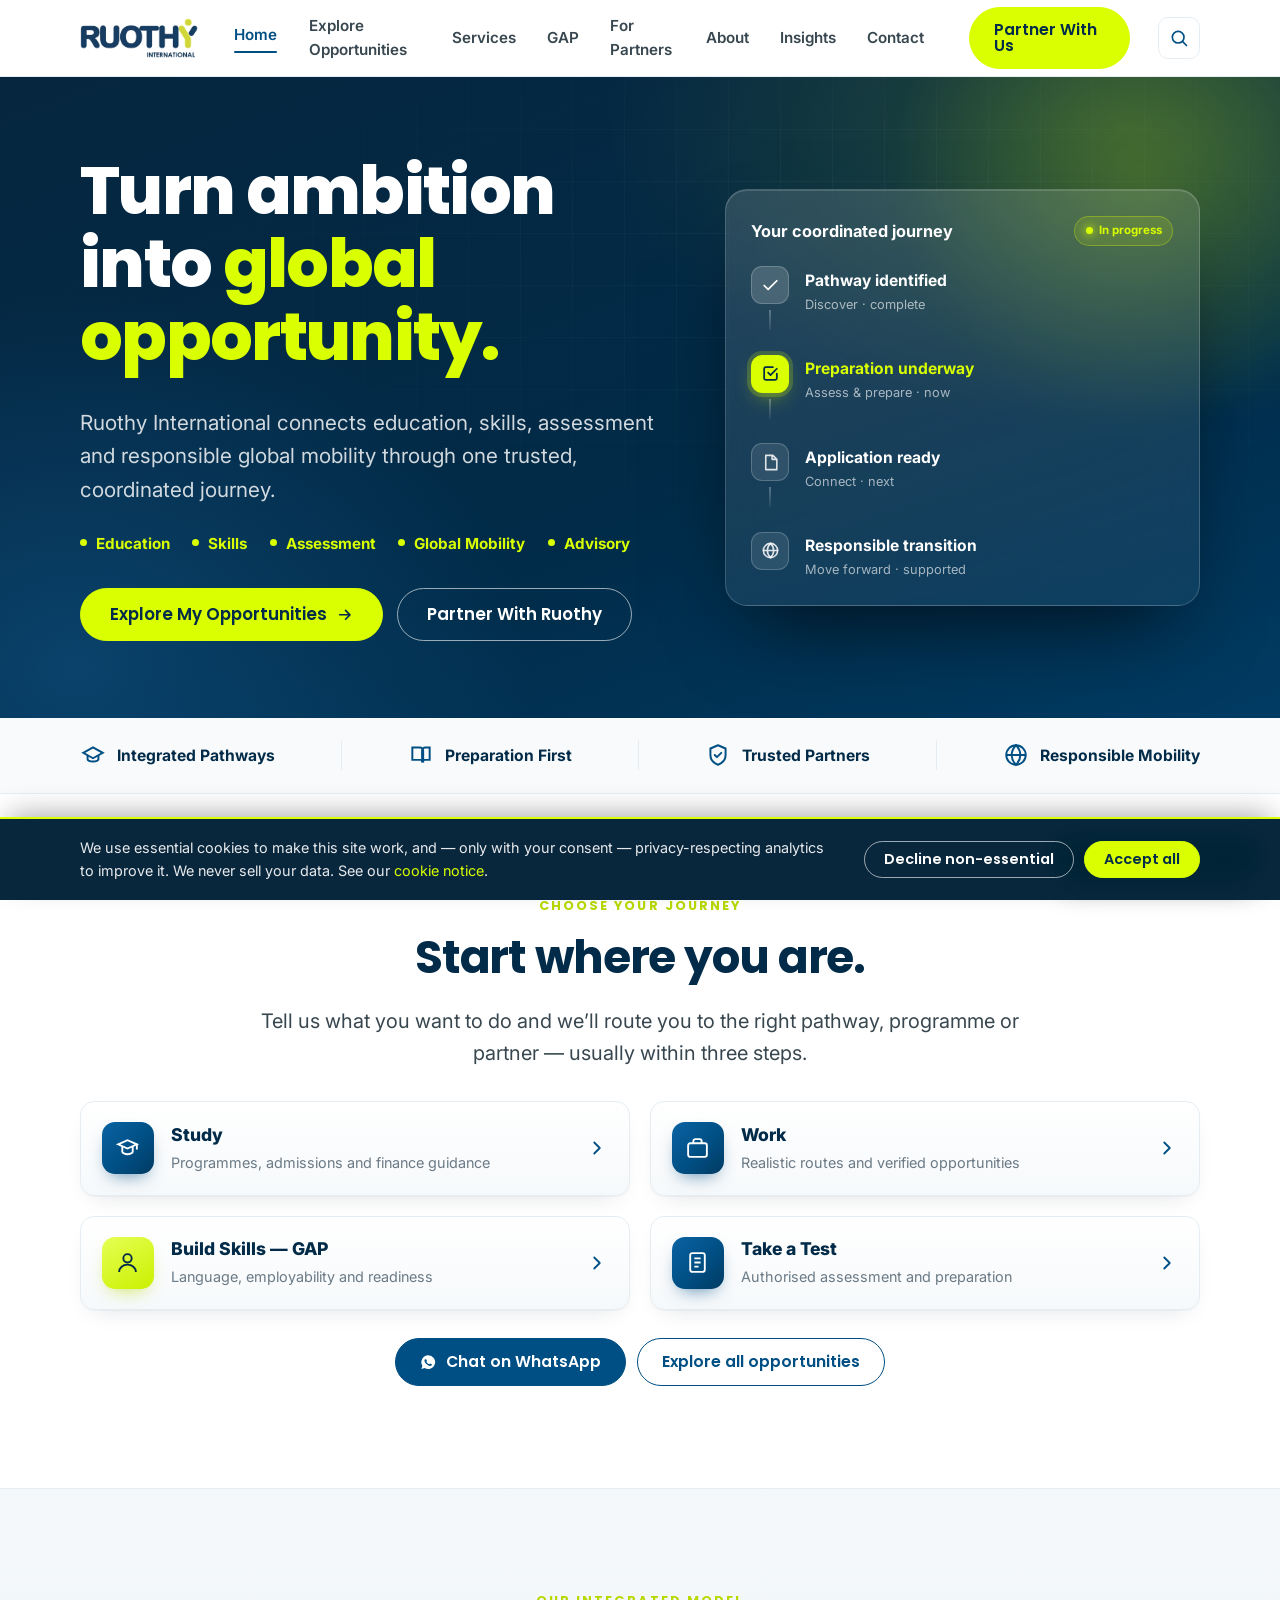
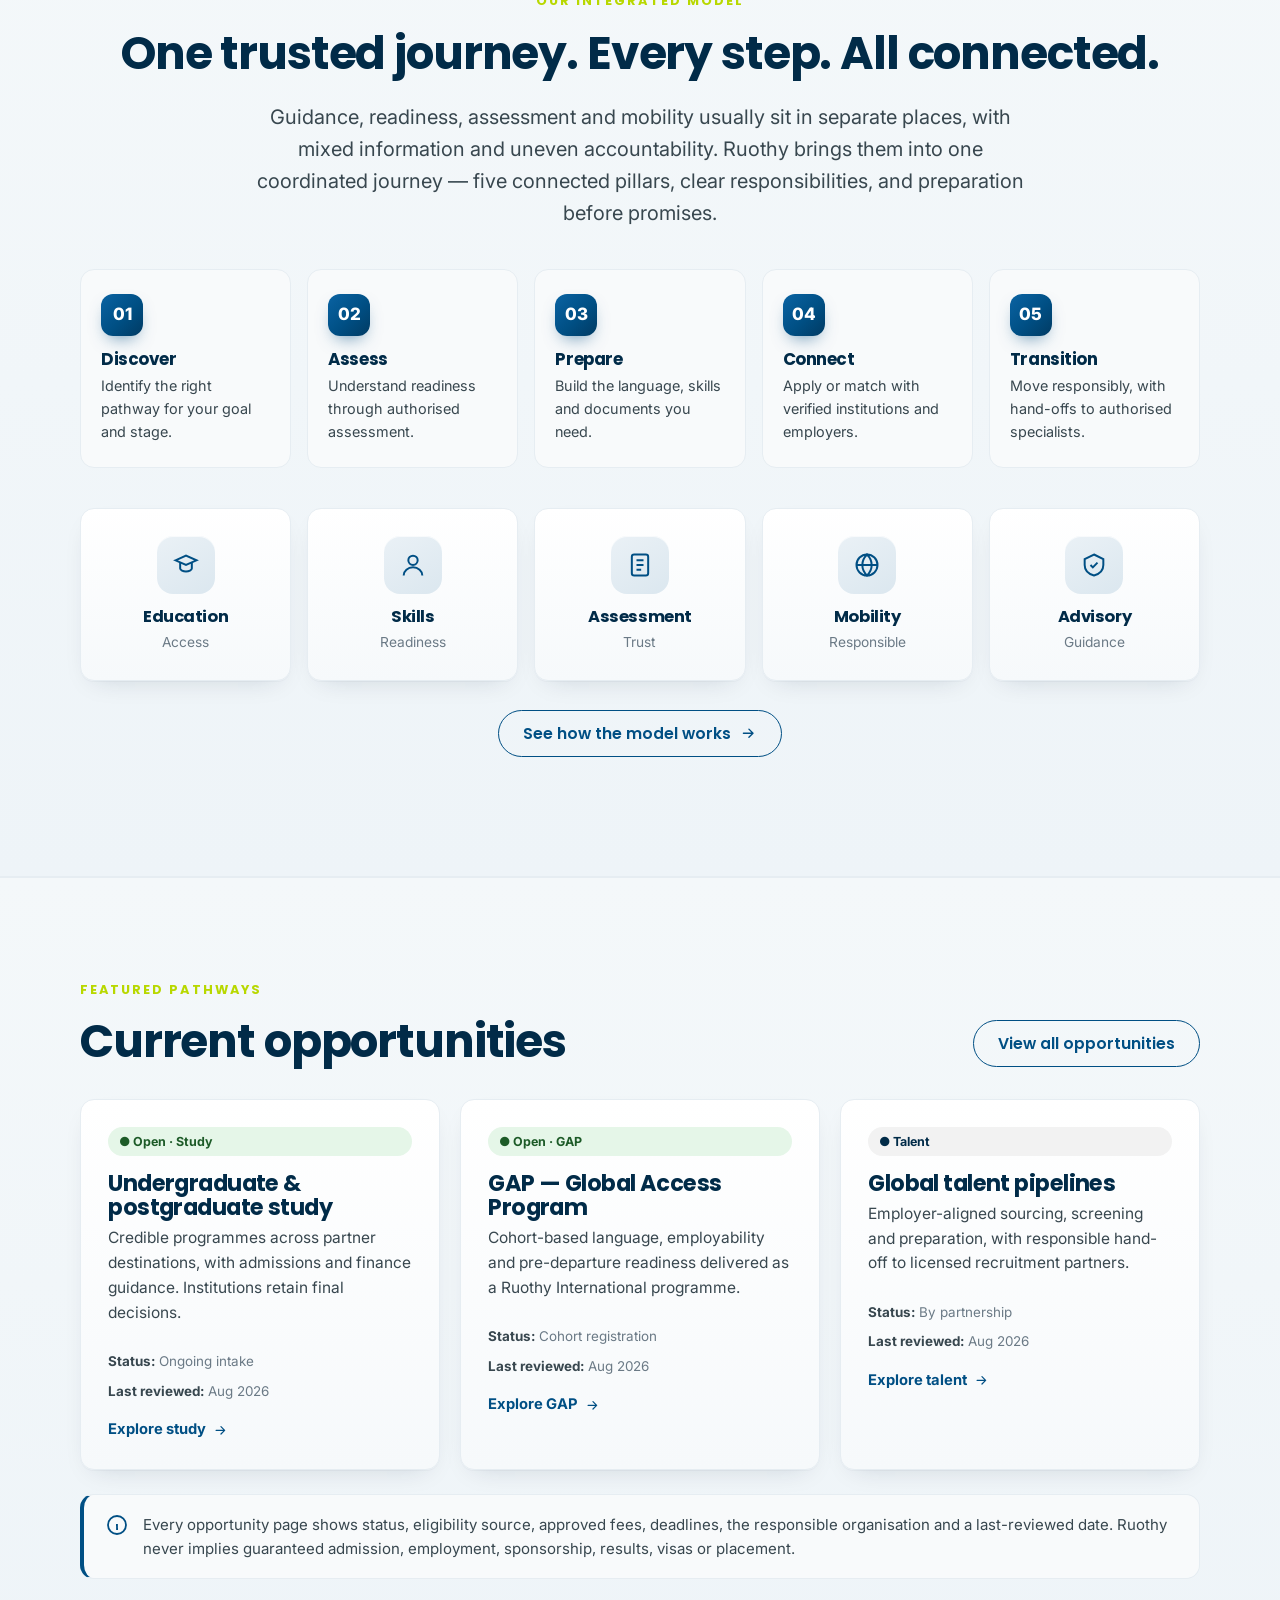
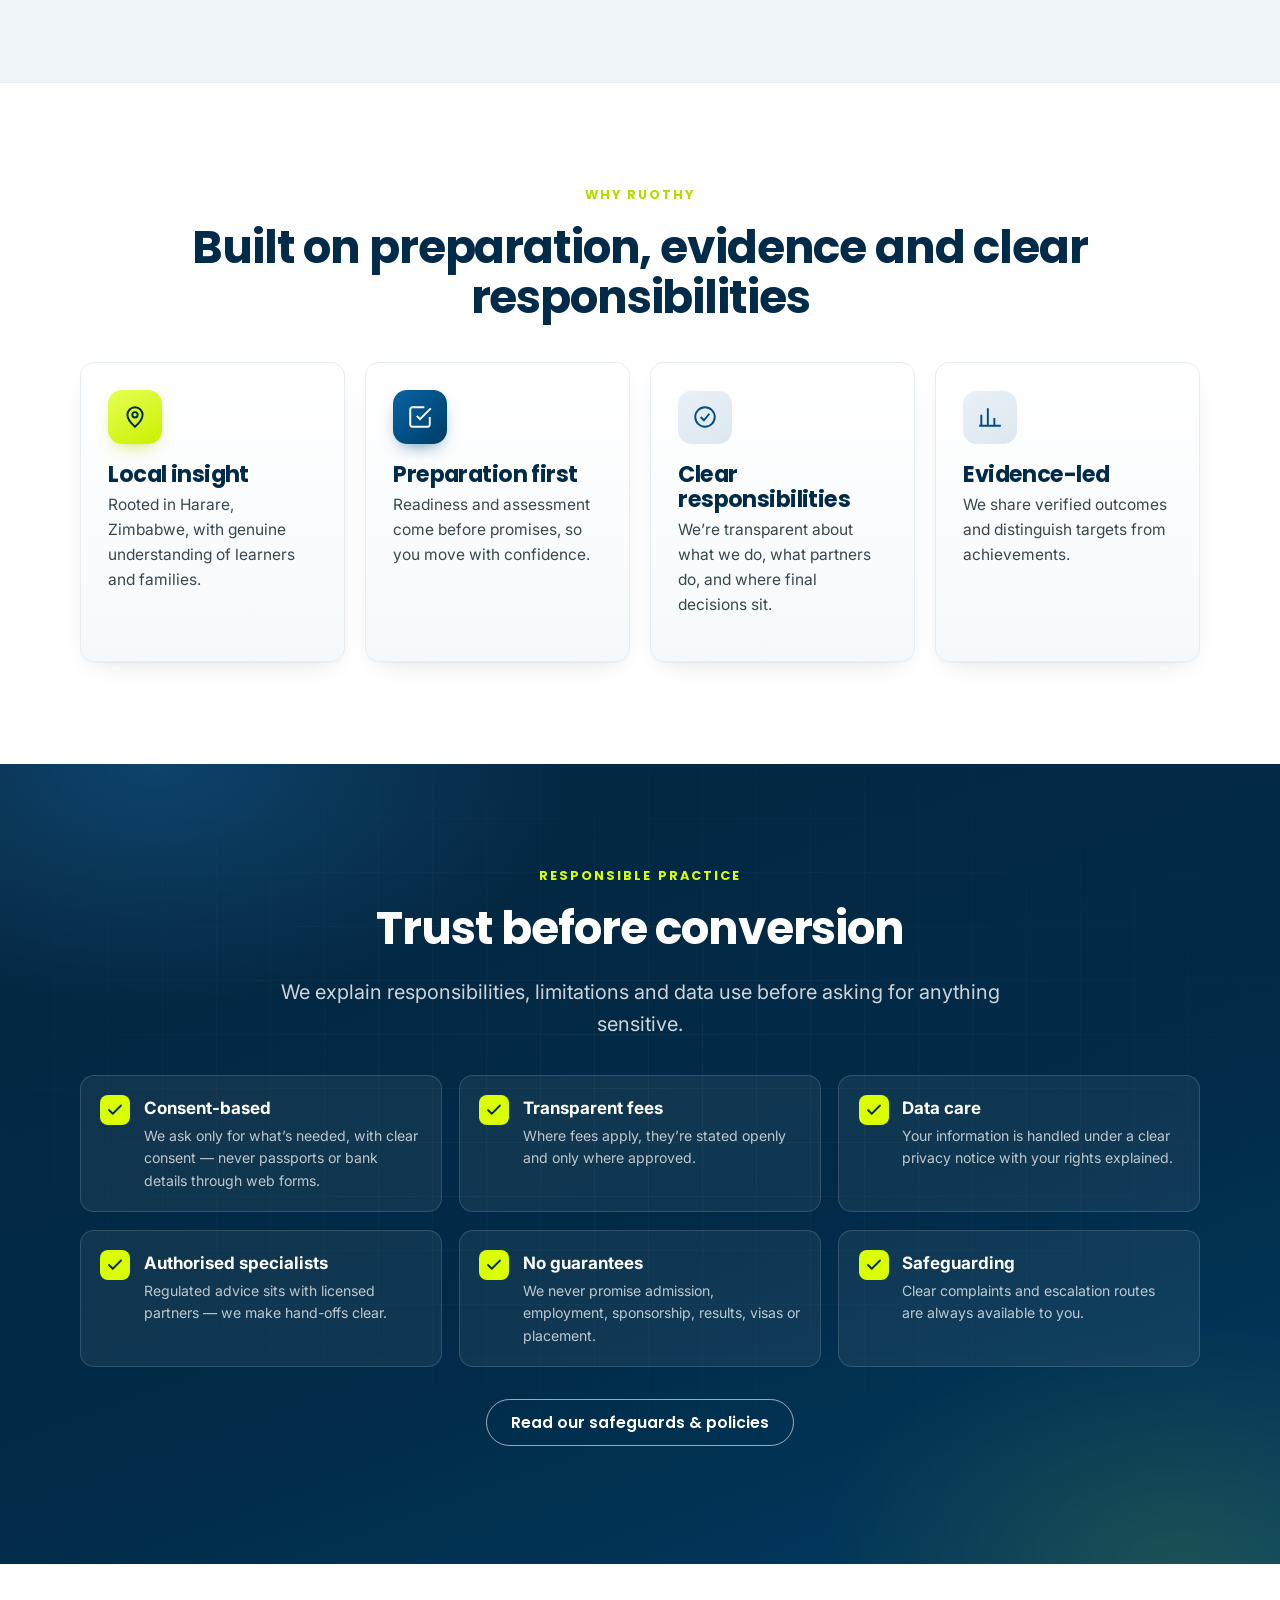
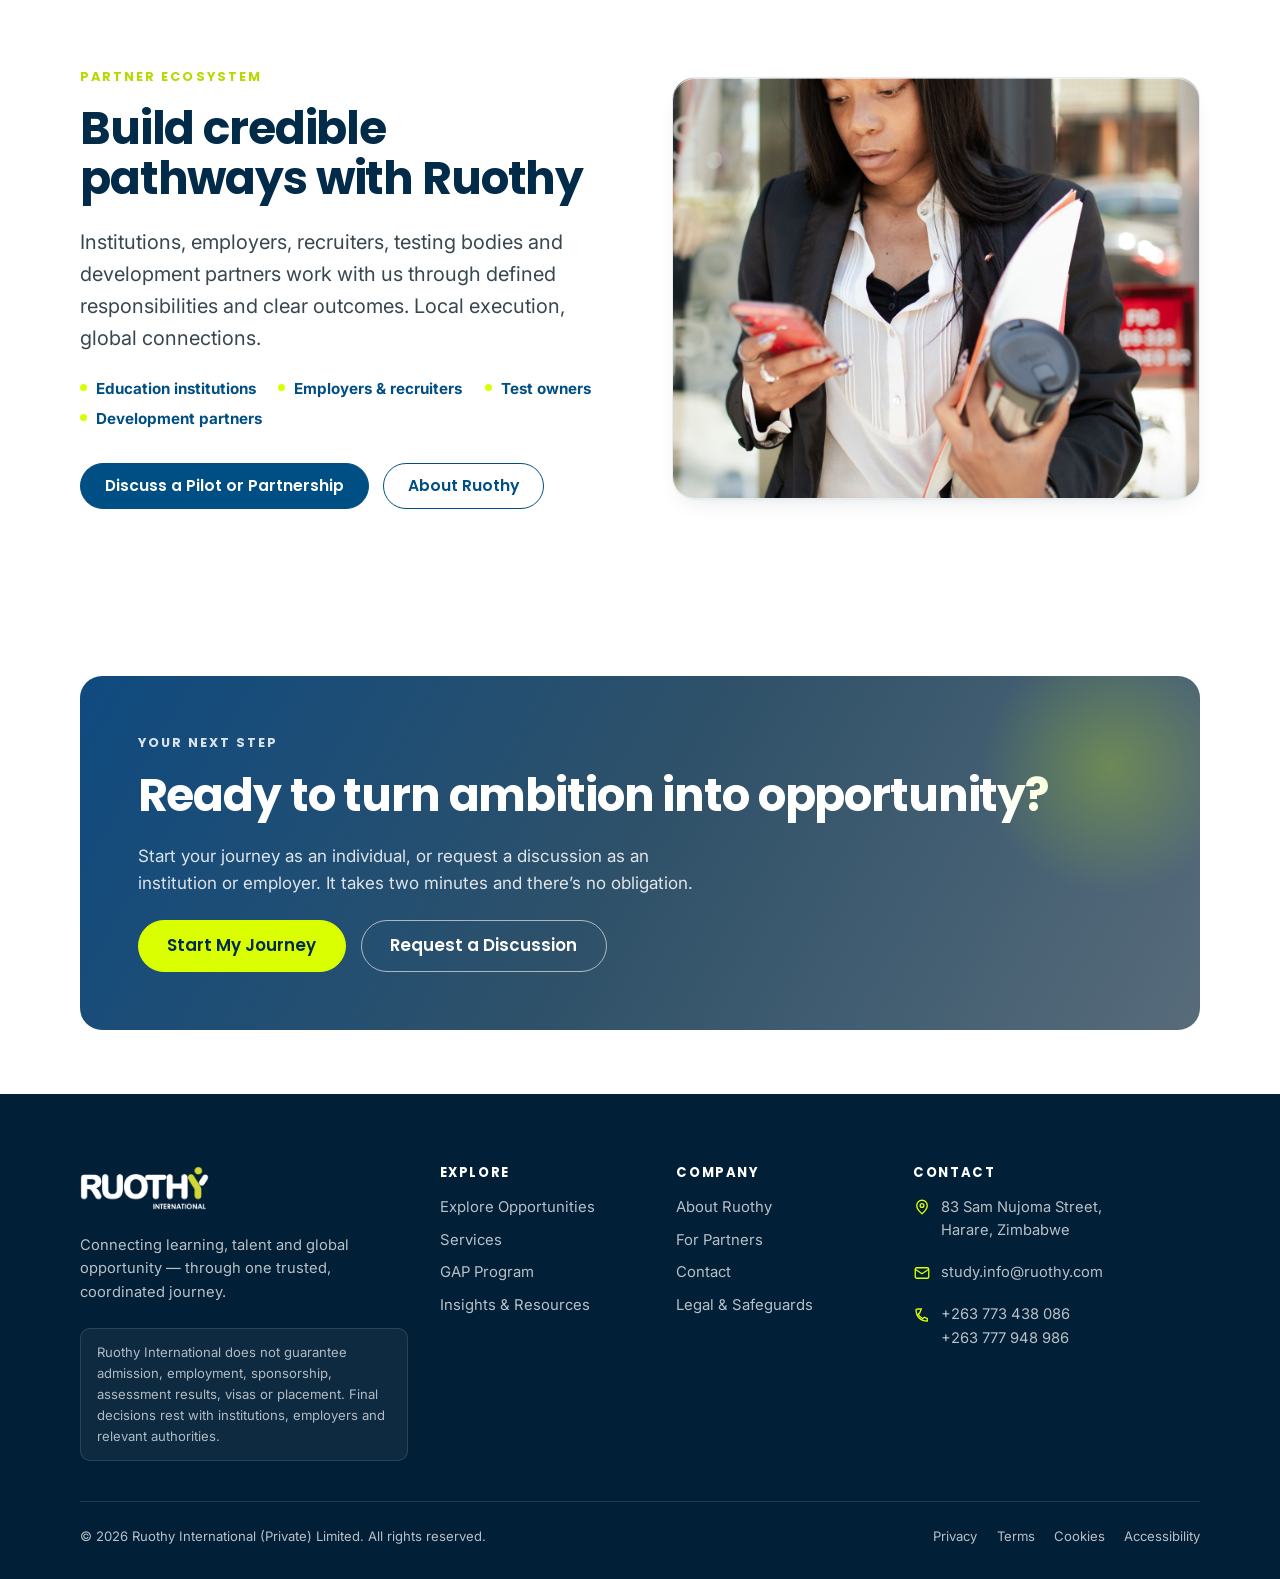
==== commit 9ea4a364: "Homepage consolidation, GAP programmes, hardened Save/Share - Homepage: remove the "See it in action" ====
--- a/index.html
+++ b/index.html
@@ -145,105 +145,59 @@
     </div>
   </section>
 
-  <!-- ===== Choose your journey + integrated model ===== -->
+    <!-- ===== Choose your journey ===== -->
   <section class="section" aria-labelledby="journey-h">
-    <div class="wrap">
-      <div class="split">
-        <div>
-          <p class="eyebrow">Choose your journey</p>
-          <h2 id="journey-h">Start where you are.</h2>
-          <p class="lede">Tell us what you want to do and we’ll route you to the right pathway, programme or partner — usually within three steps.</p>
-          <div class="journey-list reveal" style="margin-top:1.6rem">
+    <div class="wrap center" style="margin-bottom:2rem">
+      <p class="eyebrow">Choose your journey</p>
+      <h2 id="journey-h">Start where you are.</h2>
+      <p class="lede" style="margin-inline:auto">Tell us what you want to do and we&rsquo;ll route you to the right pathway, programme or partner &mdash; usually within three steps.</p>
+    </div>
+    <div class="wrap">
+      <div class="grid grid--2 reveal">
             <a class="journey" href="services.html#education">
               <span class="journey__ico"><svg viewBox="0 0 24 24" fill="none" stroke="currentColor" stroke-width="1.8"><path d="M3 8l9-4 9 4-9 4-9-4z"/><path d="M7 10v5c0 1.3 2.5 2.5 5 2.5s5-1.2 5-2.5v-5"/><path d="M21 8v5"/></svg></span>
-              <span class="journey__body"><b>Study</b><span>Programmes, admissions and finance guidance</span></span>
-              <span class="journey__arrow"><svg viewBox="0 0 24 24" fill="none" stroke="currentColor" stroke-width="2" stroke-linecap="round" stroke-linejoin="round"><path d="M9 6l6 6-6 6"/></svg></span>
+              <span class="journey__body"><b>Study</b><span>Programmes, admissions and finance guidance</span></span><span class="journey__arrow"><svg viewBox="0 0 24 24" fill="none" stroke="currentColor" stroke-width="2" stroke-linecap="round" stroke-linejoin="round"><path d="M9 6l6 6-6 6"/></svg></span>
             </a>
             <a class="journey" href="services.html#mobility">
               <span class="journey__ico"><svg viewBox="0 0 24 24" fill="none" stroke="currentColor" stroke-width="1.8"><rect x="3" y="7" width="18" height="13" rx="2"/><path d="M8 7V5a2 2 0 0 1 2-2h4a2 2 0 0 1 2 2v2"/></svg></span>
-              <span class="journey__body"><b>Work</b><span>Realistic routes and verified opportunities</span></span>
-              <span class="journey__arrow"><svg viewBox="0 0 24 24" fill="none" stroke="currentColor" stroke-width="2" stroke-linecap="round" stroke-linejoin="round"><path d="M9 6l6 6-6 6"/></svg></span>
+              <span class="journey__body"><b>Work</b><span>Realistic routes and verified opportunities</span></span><span class="journey__arrow"><svg viewBox="0 0 24 24" fill="none" stroke="currentColor" stroke-width="2" stroke-linecap="round" stroke-linejoin="round"><path d="M9 6l6 6-6 6"/></svg></span>
             </a>
             <a class="journey" href="gap.html">
               <span class="journey__ico"><svg viewBox="0 0 24 24" fill="none" stroke="currentColor" stroke-width="1.8"><circle cx="12" cy="8" r="4"/><path d="M4 21c0-4 3.6-7 8-7s8 3 8 7"/></svg></span>
-              <span class="journey__body"><b>Build Skills — GAP</b><span>Language, employability and readiness</span></span>
-              <span class="journey__arrow"><svg viewBox="0 0 24 24" fill="none" stroke="currentColor" stroke-width="2" stroke-linecap="round" stroke-linejoin="round"><path d="M9 6l6 6-6 6"/></svg></span>
+              <span class="journey__body"><b>Build Skills &mdash; GAP</b><span>Language, employability and readiness</span></span><span class="journey__arrow"><svg viewBox="0 0 24 24" fill="none" stroke="currentColor" stroke-width="2" stroke-linecap="round" stroke-linejoin="round"><path d="M9 6l6 6-6 6"/></svg></span>
             </a>
             <a class="journey" href="services.html#assessment">
               <span class="journey__ico"><svg viewBox="0 0 24 24" fill="none" stroke="currentColor" stroke-width="1.8"><rect x="5" y="3" width="14" height="18" rx="2"/><path d="M9 8h6M9 12h6M9 16h4"/></svg></span>
-              <span class="journey__body"><b>Take a Test</b><span>Authorised assessment and preparation</span></span>
-              <span class="journey__arrow"><svg viewBox="0 0 24 24" fill="none" stroke="currentColor" stroke-width="2" stroke-linecap="round" stroke-linejoin="round"><path d="M9 6l6 6-6 6"/></svg></span>
-            </a>
-          </div>
-          <p style="margin-top:1.3rem"><a class="btn btn--wa" href="https://wa.me/263773438086?text=Hi%20Ruothy%2C%20I%27d%20like%20to%20explore%20my%20options." target="_blank" rel="noopener">
-            <svg viewBox="0 0 24 24" fill="currentColor" aria-hidden="true"><path d="M12 2a10 10 0 0 0-8.5 15.3L2 22l4.8-1.5A10 10 0 1 0 12 2zm5.3 14.1c-.2.6-1.3 1.2-1.8 1.2-.5.1-1 .2-3.3-.7-2.8-1.1-4.5-3.9-4.7-4.1-.1-.2-1-1.4-1-2.6s.6-1.8.9-2.1c.2-.2.5-.3.7-.3h.5c.2 0 .4 0 .6.5l.8 2c.1.2.1.3 0 .5l-.4.6c-.2.2-.3.4-.1.6.2.4.9 1.4 1.9 2.3 1.2 1 1.9 1.3 2.2 1.1.2-.2.6-.7.8-1 .2-.2.3-.2.6-.1l1.9.9c.3.2.5.2.5.4.1.2.1.6-.1 1.1z"/></svg>
-            Chat on WhatsApp</a></p>
-        </div>
-
-        <div>
-          <p class="eyebrow">Our integrated service model</p>
-          <h2>One trusted journey.<br>Every step. All connected.</h2>
-          <p class="lede">We bring together the right people, expertise and opportunities across five connected pillars — so you go further, responsibly.</p>
-          <div class="pillars reveal" style="margin-top:1.6rem">
-            <div class="pillar">
-              <span class="pillar__ico"><svg viewBox="0 0 24 24" fill="none" stroke="currentColor" stroke-width="1.7"><path d="M3 8l9-4 9 4-9 4-9-4z"/><path d="M7 10v5c0 1.3 2.5 2.5 5 2.5s5-1.2 5-2.5v-5"/></svg></span>
-              <h3>Education</h3><p>Access</p>
-            </div>
-            <div class="pillar">
-              <span class="pillar__ico"><svg viewBox="0 0 24 24" fill="none" stroke="currentColor" stroke-width="1.7"><circle cx="12" cy="8" r="4"/><path d="M4 21c0-4 3.6-7 8-7s8 3 8 7"/></svg></span>
-              <h3>Skills</h3><p>Readiness</p>
-            </div>
-            <div class="pillar">
-              <span class="pillar__ico"><svg viewBox="0 0 24 24" fill="none" stroke="currentColor" stroke-width="1.7"><rect x="5" y="3" width="14" height="18" rx="2"/><path d="M9 8h6M9 12h6M9 16h4"/></svg></span>
-              <h3>Assessment</h3><p>Trust</p>
-            </div>
-            <div class="pillar">
-              <span class="pillar__ico"><svg viewBox="0 0 24 24" fill="none" stroke="currentColor" stroke-width="1.7"><circle cx="12" cy="12" r="9"/><path d="M3 12h18M12 3c2.5 2.5 4 5.6 4 9s-1.5 6.5-4 9c-2.5-2.5-4-5.6-4-9s1.5-6.5 4-9z"/></svg></span>
-              <h3>Mobility</h3><p>Responsible</p>
-            </div>
-            <div class="pillar">
-              <span class="pillar__ico"><svg viewBox="0 0 24 24" fill="none" stroke="currentColor" stroke-width="1.7"><path d="M12 3l8 4v5c0 4.5-3.3 7.7-8 9-4.7-1.3-8-4.5-8-9V7l8-4z"/><path d="M9 12l2 2 4-4"/></svg></span>
-              <h3>Advisory</h3><p>Guidance</p>
-            </div>
-          </div>
-          <p style="margin-top:1.3rem"><a class="card__more" href="services.html">See how the model works <svg viewBox="0 0 24 24" fill="none" stroke="currentColor" stroke-width="2" stroke-linecap="round" stroke-linejoin="round"><path d="M5 12h14M13 6l6 6-6 6"/></svg></a></p>
-        </div>
-      </div>
-    </div>
-  </section>
-
-  <!-- ===== The challenge / the answer ===== -->
-  <section class="section section--grey" aria-labelledby="challenge-h">
-    <div class="wrap">
-      <div class="split">
-        <div class="media-frame reveal">
-          <img src="assets/img/study-library.jpg" alt="Students studying together in a university library" loading="lazy" decoding="async" width="1280" height="1024">
-        </div>
-        <div>
-          <p class="eyebrow">The challenge</p>
-          <h2 id="challenge-h">Global opportunity is fragmented — and hard to trust.</h2>
-          <p class="lede">Guidance, readiness, assessment and mobility usually sit in separate places, with mixed information and uneven accountability. It’s easy to feel lost, or to be misled by promises that can’t be kept.</p>
-          <p class="lede" style="margin-top:1rem;color:var(--blue-900);font-weight:600">Ruothy’s answer is one coordinated journey — supported by five pillars, clear responsibilities and trusted partners — so preparation comes before promises.</p>
-        </div>
-      </div>
-    </div>
-  </section>
-
-  <!-- ===== How it works ===== -->
-  <section class="section" aria-labelledby="how-h">
-    <div class="wrap center">
-      <p class="eyebrow">How it works</p>
-      <h2 id="how-h">Five steps, one connected path</h2>
-      <p class="lede">A clear sequence from first idea to a responsible transition — with support on hand at every stage.</p>
-    </div>
-    <div class="wrap" style="margin-top:2.5rem">
-      <div class="steps reveal">
-        <div class="step"><div class="step__n"></div><h3>Discover</h3><p>Identify the right pathway for your goal and stage.</p></div>
-        <div class="step"><div class="step__n"></div><h3>Assess</h3><p>Understand readiness through authorised assessment.</p></div>
-        <div class="step"><div class="step__n"></div><h3>Prepare</h3><p>Build the language, skills and documents you need.</p></div>
-        <div class="step"><div class="step__n"></div><h3>Connect</h3><p>Apply or match with verified institutions and employers.</p></div>
-        <div class="step"><div class="step__n"></div><h3>Transition</h3><p>Move responsibly, with hand-offs to authorised specialists.</p></div>
-      </div>
+              <span class="journey__body"><b>Take a Test</b><span>Authorised assessment and preparation</span></span><span class="journey__arrow"><svg viewBox="0 0 24 24" fill="none" stroke="currentColor" stroke-width="2" stroke-linecap="round" stroke-linejoin="round"><path d="M9 6l6 6-6 6"/></svg></span>
+            </a>
+      </div>
+      <div class="center" style="margin-top:1.8rem;display:flex;gap:.7rem;justify-content:center;flex-wrap:wrap"><a class="btn btn--wa" href="https://wa.me/263773438086?text=Hi%20Ruothy%2C%20I%27d%20like%20to%20explore%20my%20options." target="_blank" rel="noopener"><svg viewBox="0 0 24 24" fill="currentColor" aria-hidden="true"><path d="M12 2a10 10 0 0 0-8.5 15.3L2 22l4.8-1.5A10 10 0 1 0 12 2zm5.3 14.1c-.2.6-1.3 1.2-1.8 1.2-.5.1-1 .2-3.3-.7-2.8-1.1-4.5-3.9-4.7-4.1-.1-.2-1-1.4-1-2.6s.6-1.8.9-2.1c.2-.2.5-.3.7-.3h.5c.2 0 .4 0 .6.5l.8 2c.1.2.1.3 0 .5l-.4.6c-.2.2-.3.4-.1.6.2.4.9 1.4 1.9 2.3 1.2 1 1.9 1.3 2.2 1.1.2-.2.6-.7.8-1 .2-.2.3-.2.6-.1l1.9.9c.3.2.5.2.5.4.1.2.1.6-.1 1.1z"/></svg>Chat on WhatsApp</a><a class="btn btn--ghost" href="explore.html">Explore all opportunities</a></div>
+    </div>
+  </section>
+
+  <!-- ===== One coordinated journey (model: steps + pillars) ===== -->
+  <section class="section section--grey" aria-labelledby="model-h">
+    <div class="wrap center" style="margin-bottom:2.5rem">
+      <p class="eyebrow">Our integrated model</p>
+      <h2 id="model-h">One trusted journey. Every step. All connected.</h2>
+      <p class="lede" style="margin-inline:auto">Guidance, readiness, assessment and mobility usually sit in separate places, with mixed information and uneven accountability. Ruothy brings them into one coordinated journey &mdash; five connected pillars, clear responsibilities, and preparation before promises.</p>
+    </div>
+    <div class="wrap">
+        <div class="steps reveal">
+          <div class="step"><div class="step__n"></div><h3>Discover</h3><p>Identify the right pathway for your goal and stage.</p></div>
+          <div class="step"><div class="step__n"></div><h3>Assess</h3><p>Understand readiness through authorised assessment.</p></div>
+          <div class="step"><div class="step__n"></div><h3>Prepare</h3><p>Build the language, skills and documents you need.</p></div>
+          <div class="step"><div class="step__n"></div><h3>Connect</h3><p>Apply or match with verified institutions and employers.</p></div>
+          <div class="step"><div class="step__n"></div><h3>Transition</h3><p>Move responsibly, with hand-offs to authorised specialists.</p></div>
+        </div>
+        <div class="pillars reveal" style="margin-top:2.5rem">
+          <div class="pillar"><span class="pillar__ico"><svg viewBox="0 0 24 24" fill="none" stroke="currentColor" stroke-width="1.7"><path d="M3 8l9-4 9 4-9 4-9-4z"/><path d="M7 10v5c0 1.3 2.5 2.5 5 2.5s5-1.2 5-2.5v-5"/></svg></span><h3>Education</h3><p>Access</p></div>
+          <div class="pillar"><span class="pillar__ico"><svg viewBox="0 0 24 24" fill="none" stroke="currentColor" stroke-width="1.7"><circle cx="12" cy="8" r="4"/><path d="M4 21c0-4 3.6-7 8-7s8 3 8 7"/></svg></span><h3>Skills</h3><p>Readiness</p></div>
+          <div class="pillar"><span class="pillar__ico"><svg viewBox="0 0 24 24" fill="none" stroke="currentColor" stroke-width="1.7"><rect x="5" y="3" width="14" height="18" rx="2"/><path d="M9 8h6M9 12h6M9 16h4"/></svg></span><h3>Assessment</h3><p>Trust</p></div>
+          <div class="pillar"><span class="pillar__ico"><svg viewBox="0 0 24 24" fill="none" stroke="currentColor" stroke-width="1.7"><circle cx="12" cy="12" r="9"/><path d="M3 12h18M12 3c2.5 2.5 4 5.6 4 9s-1.5 6.5-4 9c-2.5-2.5-4-5.6-4-9s1.5-6.5 4-9z"/></svg></span><h3>Mobility</h3><p>Responsible</p></div>
+          <div class="pillar"><span class="pillar__ico"><svg viewBox="0 0 24 24" fill="none" stroke="currentColor" stroke-width="1.7"><path d="M12 3l8 4v5c0 4.5-3.3 7.7-8 9-4.7-1.3-8-4.5-8-9V7l8-4z"/><path d="M9 12l2 2 4-4"/></svg></span><h3>Advisory</h3><p>Guidance</p></div>
+        </div>
+      <p class="center" style="margin-top:1.8rem"><a class="btn btn--ghost" href="services.html">See how the model works <svg viewBox="0 0 24 24" fill="none" stroke="currentColor" stroke-width="2" stroke-linecap="round" stroke-linejoin="round"><path d="M5 12h14M13 6l6 6-6 6"/></svg></a></p>
     </div>
   </section>
 
@@ -287,72 +241,18 @@
     </div>
   </section>
 
-  <!-- ===== Why Ruothy ===== -->
+    <!-- ===== Why Ruothy ===== -->
   <section class="section" aria-labelledby="why-h">
     <div class="wrap center">
       <p class="eyebrow">Why Ruothy</p>
       <h2 id="why-h">Built on preparation, evidence and clear responsibilities</h2>
     </div>
     <div class="wrap" style="margin-top:2.5rem">
-      <div class="grid grid--3 reveal">
-        <div class="card"><span class="card__ico card__ico--blue"><svg viewBox="0 0 24 24" fill="none" stroke="currentColor" stroke-width="1.8"><path d="M4 7h16M4 12h16M4 17h10"/></svg></span><h3>Integrated by design</h3><p>Five connected pillars around one person-centred journey — not disconnected services.</p></div>
-        <div class="card"><span class="card__ico card__ico--lime"><svg viewBox="0 0 24 24" fill="none" stroke="currentColor" stroke-width="1.8"><path d="M12 3l8 4v5c0 4.5-3.3 7.7-8 9-4.7-1.3-8-4.5-8-9V7l8-4z"/><path d="M9 12l2 2 4-4"/></svg></span><h3>Local insight</h3><p>Rooted in Harare, Zimbabwe, with genuine understanding of learners and families.</p></div>
-        <div class="card"><span class="card__ico"><svg viewBox="0 0 24 24" fill="none" stroke="currentColor" stroke-width="1.8"><path d="M9 11l3 3L22 4"/><path d="M21 12v7a2 2 0 0 1-2 2H5a2 2 0 0 1-2-2V5a2 2 0 0 1 2-2h11"/></svg></span><h3>Preparation first</h3><p>Readiness and assessment come before promises, so you move with confidence.</p></div>
-        <div class="card"><span class="card__ico"><svg viewBox="0 0 24 24" fill="none" stroke="currentColor" stroke-width="1.8"><circle cx="12" cy="12" r="9"/><path d="M8 12l3 3 5-6"/></svg></span><h3>Clear responsibilities</h3><p>We’re transparent about what we do, what partners do, and where final decisions sit.</p></div>
-        <div class="card"><span class="card__ico"><svg viewBox="0 0 24 24" fill="none" stroke="currentColor" stroke-width="1.8"><circle cx="9" cy="8" r="3"/><path d="M3 20c0-3.3 2.7-6 6-6s6 2.7 6 6"/><path d="M16 11a3 3 0 1 0-1-5.8"/><path d="M21 20c0-2.6-1.6-4.8-4-5.7"/></svg></span><h3>Partner power</h3><p>Trusted institutions, employers and testing bodies extend what we can offer you.</p></div>
+      <div class="grid grid--4 reveal">
+        <div class="card"><span class="card__ico card__ico--lime"><svg viewBox="0 0 24 24" fill="none" stroke="currentColor" stroke-width="1.8"><path d="M12 21s-7-6-7-11a7 7 0 0 1 14 0c0 5-7 11-7 11z"/><circle cx="12" cy="10" r="2.5"/></svg></span><h3>Local insight</h3><p>Rooted in Harare, Zimbabwe, with genuine understanding of learners and families.</p></div>
+        <div class="card"><span class="card__ico card__ico--blue"><svg viewBox="0 0 24 24" fill="none" stroke="currentColor" stroke-width="1.8"><path d="M9 11l3 3L22 4"/><path d="M21 12v7a2 2 0 0 1-2 2H5a2 2 0 0 1-2-2V5a2 2 0 0 1 2-2h11"/></svg></span><h3>Preparation first</h3><p>Readiness and assessment come before promises, so you move with confidence.</p></div>
+        <div class="card"><span class="card__ico"><svg viewBox="0 0 24 24" fill="none" stroke="currentColor" stroke-width="1.8"><circle cx="12" cy="12" r="9"/><path d="M8 12l3 3 5-6"/></svg></span><h3>Clear responsibilities</h3><p>We&rsquo;re transparent about what we do, what partners do, and where final decisions sit.</p></div>
         <div class="card"><span class="card__ico"><svg viewBox="0 0 24 24" fill="none" stroke="currentColor" stroke-width="1.8"><path d="M4 20V10M10 20V4M16 20v-7M22 20H2"/></svg></span><h3>Evidence-led</h3><p>We share verified outcomes and distinguish targets from achievements.</p></div>
-      </div>
-    </div>
-  </section>
-
-  <!-- ===== See it in action (device showcase) ===== -->
-  <section class="section section--grey" aria-labelledby="showcase-h">
-    <div class="wrap">
-      <div class="split">
-        <div>
-          <p class="eyebrow">See it in action</p>
-          <h2 id="showcase-h">The Ruothy website, built for how you browse.</h2>
-          <p class="lede">Our website is designed mobile-first — it opens right in your phone’s browser with nothing to download, ready for Android phones, quick WhatsApp hand-off and constrained bandwidth. The same experience works on desktop too.</p>
-          <ul class="hero__pillars" style="color:var(--blue);margin-top:1.4rem">
-            <li>No app to install</li><li>Works in any browser</li><li>WhatsApp-ready</li>
-          </ul>
-          <div class="hero__actions" style="margin-top:1.4rem">
-            <a class="btn" href="explore.html">Explore My Opportunities</a>
-            <a class="btn btn--wa" href="https://wa.me/263773438086" target="_blank" rel="noopener">
-              <svg viewBox="0 0 24 24" fill="currentColor" aria-hidden="true"><path d="M12 2a10 10 0 0 0-8.5 15.3L2 22l4.8-1.5A10 10 0 1 0 12 2zm5.3 14.1c-.2.6-1.3 1.2-1.8 1.2-.5.1-1 .2-3.3-.7-2.8-1.1-4.5-3.9-4.7-4.1-.1-.2-1-1.4-1-2.6s.6-1.8.9-2.1c.2-.2.5-.3.7-.3h.5c.2 0 .4 0 .6.5l.8 2c.1.2.1.3 0 .5l-.4.6c-.2.2-.3.4-.1.6.2.4.9 1.4 1.9 2.3 1.2 1 1.9 1.3 2.2 1.1.2-.2.6-.7.8-1 .2-.2.3-.2.6-.1l1.9.9c.3.2.5.2.5.4.1.2.1.6-.1 1.1z"/></svg>
-              Chat on WhatsApp</a>
-          </div>
-        </div>
-
-        <div class="showcase-stage reveal" aria-hidden="true">
-          <!-- Browser mock -->
-          <div class="mock-browser">
-            <div class="mock-browser__bar">
-              <span class="mock-browser__dots"><i></i><i></i><i></i></span>
-              <span class="mock-browser__url">www.ruothy.com</span>
-            </div>
-            <div class="mock-browser__screen">
-              <img class="mb-logo" src="assets/img/ruothy-logo-white.png" alt="">
-              <h3>Turn ambition into <span class="lime">global opportunity.</span></h3>
-              <p>Education, skills, assessment and responsible global mobility — one coordinated journey.</p>
-              <span class="mock-pill">Explore My Opportunities</span><span class="mock-pill ghost">Partner</span>
-            </div>
-          </div>
-          <!-- Phone mock: "Choose your journey" -->
-          <div class="mock-phone">
-            <span class="mock-phone__notch"></span>
-            <div class="mock-phone__screen">
-              <div class="mp-urlbar"><svg viewBox="0 0 24 24" fill="none" stroke="currentColor" stroke-width="2" stroke-linecap="round" stroke-linejoin="round"><rect x="4" y="11" width="16" height="9" rx="2"/><path d="M8 11V8a4 4 0 0 1 8 0v3"/></svg><span>ruothy.com</span></div>
-              <div class="mp-head"><img src="assets/img/ruothy-logo.png" alt=""><span class="bars"><i></i><i></i><i></i></span></div>
-              <div class="mp-title">Choose your journey</div>
-              <div class="mp-row"><span class="mi"><svg viewBox="0 0 24 24" fill="none" stroke="currentColor" stroke-width="1.9"><path d="M3 8l9-4 9 4-9 4-9-4z"/><path d="M7 10v5c0 1.3 2.5 2.5 5 2.5s5-1.2 5-2.5v-5"/></svg></span><b>Study</b><span class="chev"><svg viewBox="0 0 24 24" fill="none" stroke="currentColor" stroke-width="2.4" stroke-linecap="round" stroke-linejoin="round"><path d="M9 6l6 6-6 6"/></svg></span></div>
-              <div class="mp-row"><span class="mi"><svg viewBox="0 0 24 24" fill="none" stroke="currentColor" stroke-width="1.9"><rect x="3" y="7" width="18" height="13" rx="2"/><path d="M8 7V5a2 2 0 0 1 2-2h4a2 2 0 0 1 2 2v2"/></svg></span><b>Work</b><span class="chev"><svg viewBox="0 0 24 24" fill="none" stroke="currentColor" stroke-width="2.4" stroke-linecap="round" stroke-linejoin="round"><path d="M9 6l6 6-6 6"/></svg></span></div>
-              <div class="mp-row lime"><span class="mi"><svg viewBox="0 0 24 24" fill="none" stroke="currentColor" stroke-width="1.9"><circle cx="12" cy="8" r="4"/><path d="M4 21c0-4 3.6-7 8-7s8 3 8 7"/></svg></span><b>Build Skills</b><span class="chev"><svg viewBox="0 0 24 24" fill="none" stroke="currentColor" stroke-width="2.4" stroke-linecap="round" stroke-linejoin="round"><path d="M9 6l6 6-6 6"/></svg></span></div>
-              <div class="mp-row"><span class="mi"><svg viewBox="0 0 24 24" fill="none" stroke="currentColor" stroke-width="1.9"><rect x="5" y="3" width="14" height="18" rx="2"/><path d="M9 8h6M9 12h6M9 16h4"/></svg></span><b>Take a Test</b><span class="chev"><svg viewBox="0 0 24 24" fill="none" stroke="currentColor" stroke-width="2.4" stroke-linecap="round" stroke-linejoin="round"><path d="M9 6l6 6-6 6"/></svg></span></div>
-              <div class="mp-wa"><svg viewBox="0 0 24 24" fill="currentColor" aria-hidden="true"><path d="M12 2a10 10 0 0 0-8.5 15.3L2 22l4.8-1.5A10 10 0 1 0 12 2zm5.3 14.1c-.2.6-1.3 1.2-1.8 1.2-.5.1-1 .2-3.3-.7-2.8-1.1-4.5-3.9-4.7-4.1-.1-.2-1-1.4-1-2.6s.6-1.8.9-2.1c.2-.2.5-.3.7-.3h.5c.2 0 .4 0 .6.5l.8 2c.1.2.1.3 0 .5l-.4.6c-.2.2-.3.4-.1.6.2.4.9 1.4 1.9 2.3 1.2 1 1.9 1.3 2.2 1.1.2-.2.6-.7.8-1 .2-.2.3-.2.6-.1l1.9.9c.3.2.5.2.5.4.1.2.1.6-.1 1.1z"/></svg>Chat on WhatsApp</div>
-            </div>
-          </div>
-        </div>
       </div>
     </div>
   </section>
--- a/assets/css/styles.css
+++ b/assets/css/styles.css
@@ -425,55 +425,16 @@
 .safeguard b { color: #fff; display: block; margin-bottom: .15rem; }
 .safeguard p { color: rgba(255,255,255,.72); font-size: .88rem; margin: 0; }
 
-/* ---------- Device showcase (product in context) ---------- */
-.showcase-stage { position: relative; padding-bottom: 30px; }
-.mock-browser {
-  background: #fff; border: 1px solid var(--line); border-radius: 14px; overflow: hidden;
-  box-shadow: var(--card-shadow-hover); width: 100%; max-width: 560px;
-}
-.mock-browser__bar { display: flex; align-items: center; gap: .6rem; padding: .55rem .8rem; background: #eef3f6; border-bottom: 1px solid var(--line); }
-.mock-browser__dots { display: flex; gap: .34rem; }
-.mock-browser__dots i { width: 11px; height: 11px; border-radius: 50%; background: #cdd7de; }
-.mock-browser__url { flex: 1; background: #fff; border: 1px solid var(--line); border-radius: 999px; font-size: .72rem; color: var(--grey-500); padding: .28rem .8rem; text-align: center; }
-.mock-browser__screen {
-  aspect-ratio: 16 / 10; position: relative; overflow: hidden; color: #fff; padding: 1.5rem 1.6rem;
-  background: radial-gradient(500px 300px at 88% 0%, rgba(217,255,0,.16), transparent 60%), var(--grad-navy);
-}
-.mock-browser__screen .mb-logo { height: 22px; margin-bottom: 1.4rem; }
-.mock-browser__screen h3 { color: #fff; font-size: clamp(1.1rem, 2.6vw, 1.7rem); line-height: 1.1; margin: 0 0 .5rem; max-width: 15ch; }
-.mock-browser__screen h3 .lime { color: var(--lime); }
-.mock-browser__screen p { color: rgba(255,255,255,.75); font-size: .8rem; margin: 0 0 1rem; max-width: 34ch; }
-.mock-pill { display: inline-block; background: var(--lime); color: var(--blue-900); font-weight: 700; font-size: .72rem; padding: .4rem .8rem; border-radius: 999px; }
-.mock-pill.ghost { background: transparent; color: #fff; border: 1px solid rgba(255,255,255,.5); margin-left: .4rem; }
-
-.mock-phone {
-  position: absolute; right: -6px; bottom: 0; width: 186px; z-index: 3;
-  background: #0b1a26; border-radius: 30px; padding: 7px;
-  box-shadow: 0 34px 60px -22px rgba(1,31,54,.6); border: 1px solid rgba(255,255,255,.12);
-}
-.mock-phone__notch { position: absolute; top: 14px; left: 50%; transform: translateX(-50%); width: 54px; height: 6px; border-radius: 6px; background: rgba(255,255,255,.25); z-index: 2; }
-.mock-phone__screen { background: #fff; border-radius: 23px; overflow: hidden; }
-.mp-urlbar { display: flex; align-items: center; justify-content: center; gap: .35rem; background: #eef3f6; color: var(--grey-500); font-size: .7rem; font-weight: 600; padding: .8rem .6rem .4rem; }
-.mp-urlbar svg { width: 11px; height: 11px; }
-.mp-urlbar span { background: #fff; border: 1px solid var(--line); border-radius: 999px; padding: .15rem .7rem; }
-.mp-head { display: flex; align-items: center; justify-content: space-between; padding: 1rem .8rem .5rem; }
-.mp-head img { height: 15px; }
-.mp-head .bars { display: grid; gap: 3px; }
-.mp-head .bars i { width: 15px; height: 2px; background: var(--blue); border-radius: 2px; }
-.mp-title { font-family: var(--font-display); font-weight: 800; color: var(--blue-900); font-size: .95rem; padding: .3rem .85rem .5rem; }
-.mp-row { display: flex; align-items: center; gap: .55rem; margin: .35rem .7rem; padding: .5rem .55rem; border: 1px solid var(--line); border-radius: 10px; box-shadow: 0 1px 2px rgba(1,31,54,.05); }
-.mp-row .mi { width: 26px; height: 26px; border-radius: 7px; background: var(--blue); color: #fff; display: grid; place-items: center; flex-shrink: 0; }
-.mp-row .mi svg { width: 15px; height: 15px; }
-.mp-row.lime .mi { background: var(--lime); color: var(--blue-900); }
-.mp-row b { font-size: .78rem; color: var(--blue-900); flex: 1; }
-.mp-row .chev { color: var(--grey-300); }
-.mp-row .chev svg { width: 14px; height: 14px; }
-.mp-wa { display: flex; align-items: center; justify-content: center; gap: .4rem; margin: .6rem .7rem .9rem; padding: .55rem; background: var(--blue); color: #fff; border-radius: 10px; font-size: .78rem; font-weight: 700; }
-.mp-wa svg { width: 15px; height: 15px; }
-@media (max-width: 620px) {
-  .mock-phone { position: relative; right: auto; margin: -40px auto 0; display: block; }
-  .showcase-stage { display: flex; flex-direction: column; align-items: center; }
-}
+/* ---------- Programme / cohort cards (GAP) ---------- */
+.programme-card { background: var(--grad-surface); border: 1px solid var(--line); border-radius: var(--radius); padding: 1.6rem; box-shadow: var(--card-shadow); display: flex; flex-direction: column; }
+.programme-card h3 { margin: .8rem 0 .2rem; }
+.programme-meta { margin: 1rem 0 1.3rem; display: grid; gap: 0; border-top: 1px solid var(--line); }
+.programme-meta > div { display: flex; justify-content: space-between; gap: 1rem; padding: .55rem 0; border-bottom: 1px solid var(--line); }
+.programme-meta dt { color: var(--grey-500); font-size: .86rem; font-weight: 600; margin: 0; }
+.programme-meta dd { color: var(--blue-900); font-size: .92rem; font-weight: 600; margin: 0; text-align: right; }
+.programme-card .btn { margin-top: auto; }
+.chip--upcoming { background: #eaf1f6; color: var(--blue); }
+.chip--closed { background: #f2f2f2; color: var(--grey-500); }
 
 /* ---------- CTA band ---------- */
 .cta-band { background: linear-gradient(120deg, var(--blue) 0%, var(--blue-700) 100%); color: #fff; border-radius: var(--radius-lg); padding: clamp(2.2rem, 5vw, 3.6rem); position: relative; overflow: hidden; }
@@ -647,8 +608,10 @@
 .quiz-actions button { display: inline-flex; align-items: center; gap: .4rem; font-family: var(--font-display); font-weight: 600; font-size: .88rem; padding: .55rem 1rem; border-radius: 999px; border: 1.5px solid var(--grey-200); background: #fff; color: var(--grey-700); cursor: pointer; transition: all .15s var(--ease); }
 .quiz-actions button:hover { border-color: var(--blue); color: var(--blue); }
 .quiz-actions button svg { width: 16px; height: 16px; }
-.quiz-saved-note { font-size: .82rem; color: #1d5b28; margin-top: .5rem; display: none; }
-.quiz-saved-note.show { display: block; }
+.quiz-saved-note { font-size: .84rem; font-weight: 600; margin-top: .7rem; display: none; padding: .5rem .85rem; border-radius: 9px; }
+.quiz-saved-note.show { display: inline-block; }
+.quiz-saved-note.ok { color: #1d5b28; background: #e8f6ea; border: 1px solid #bfe3bf; }
+.quiz-saved-note.warn { color: #7a5300; background: #fff6e0; border: 1px solid #f0dca0; }
 
 /* ---------- Reveal on scroll (base is visible; JS arms the animation) ---------- */
 .reveal { opacity: 1; transform: none; }
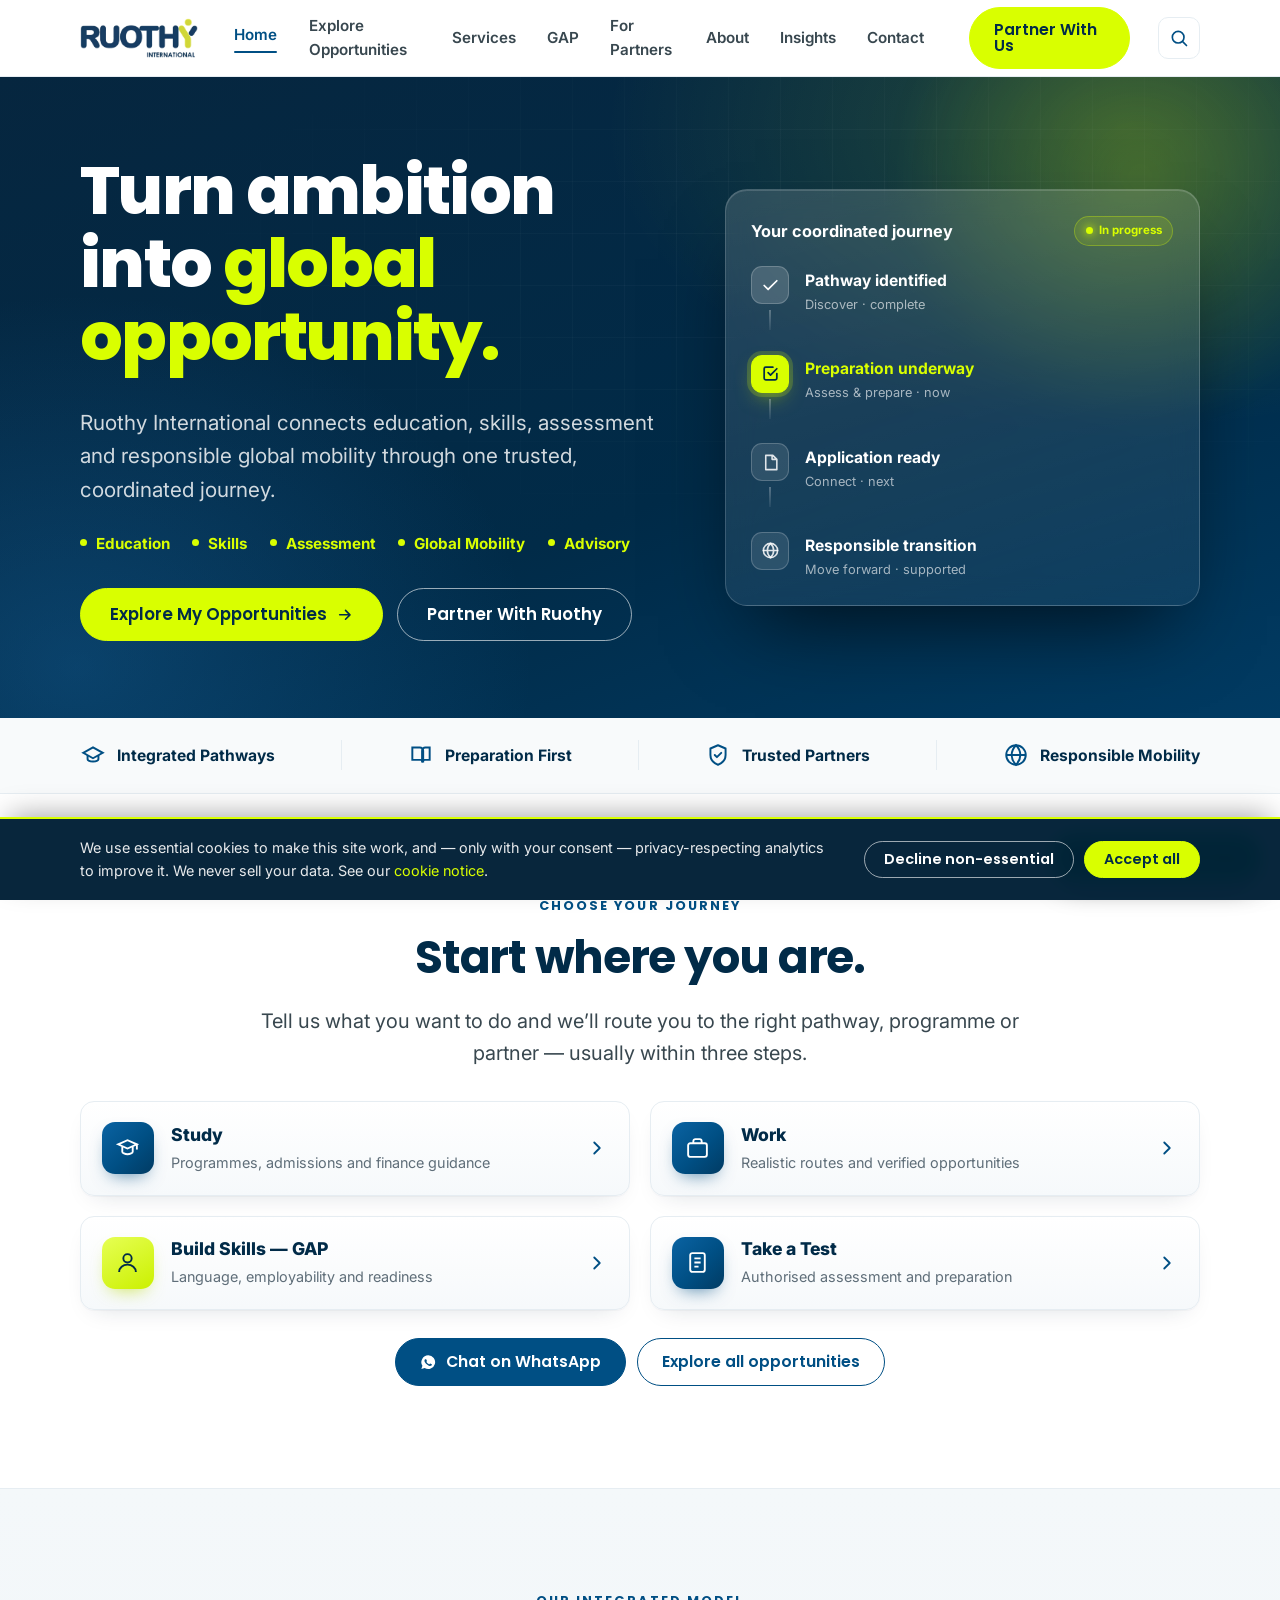
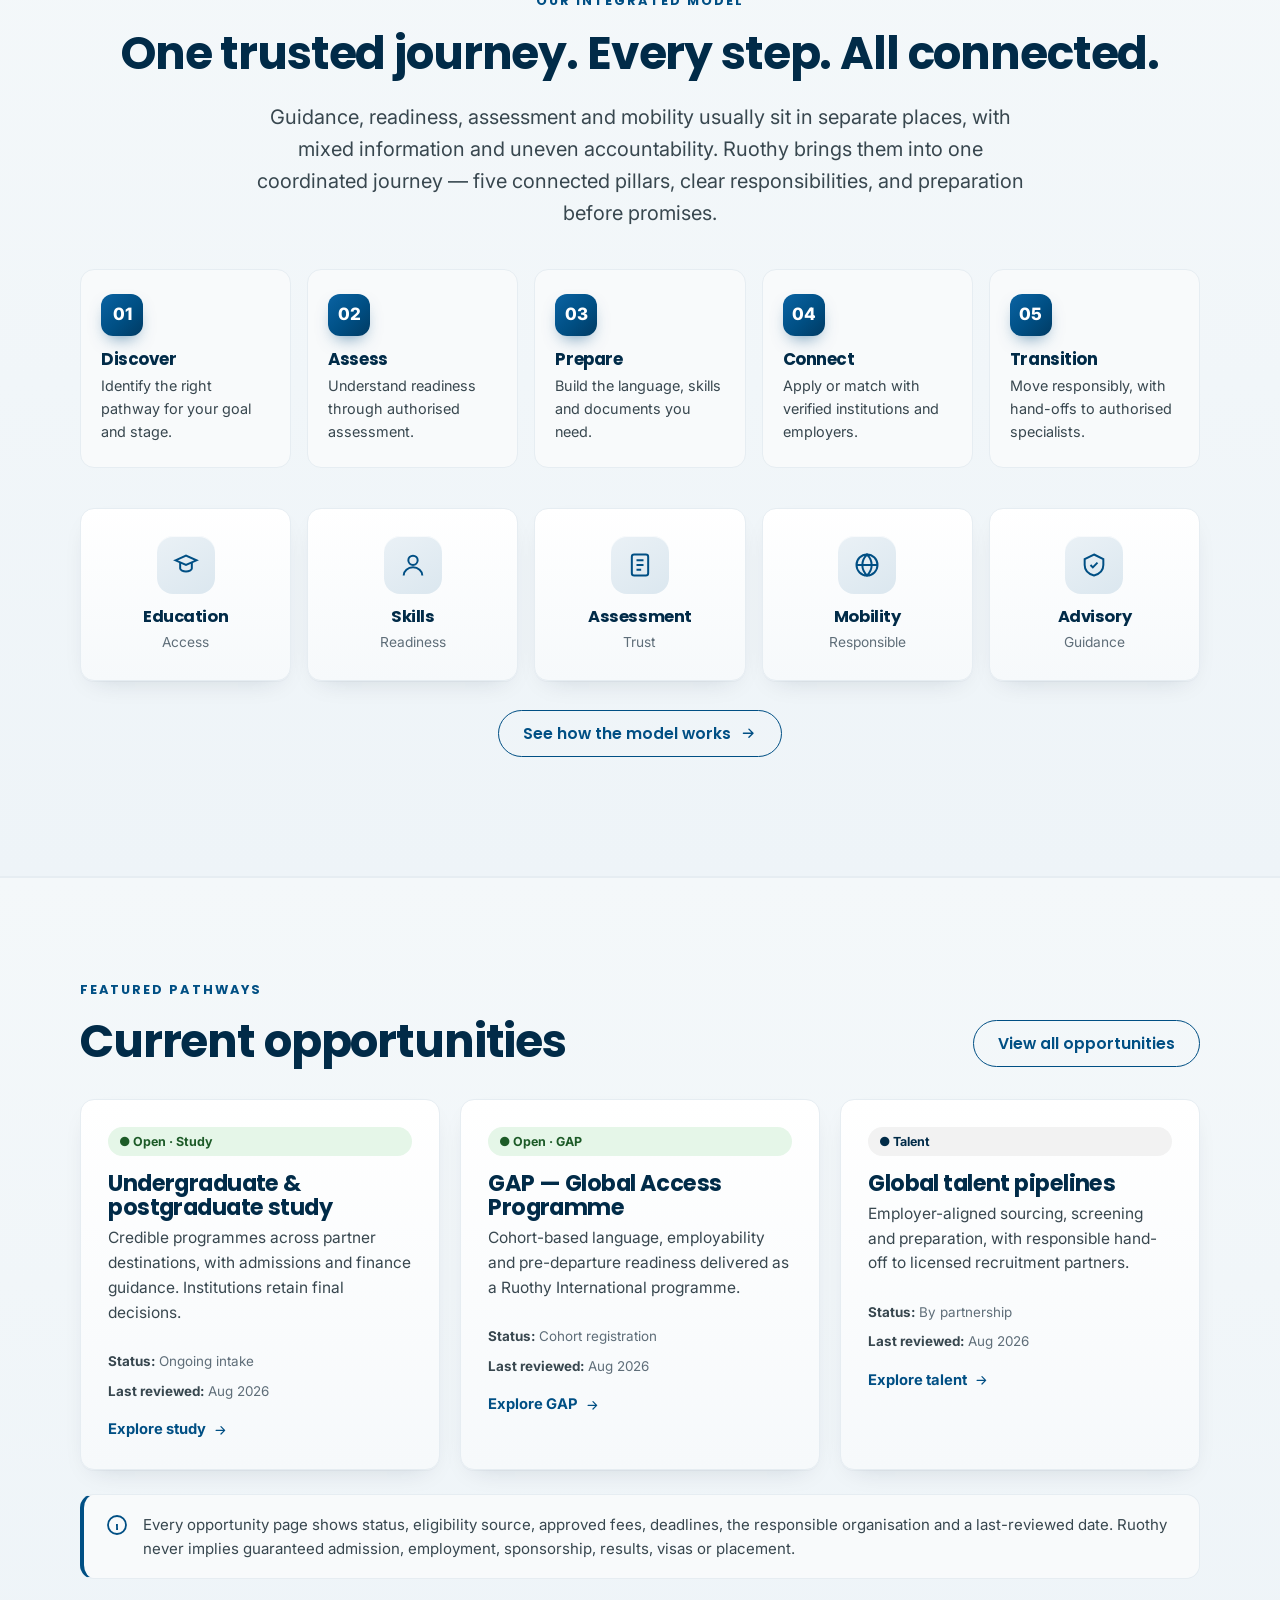
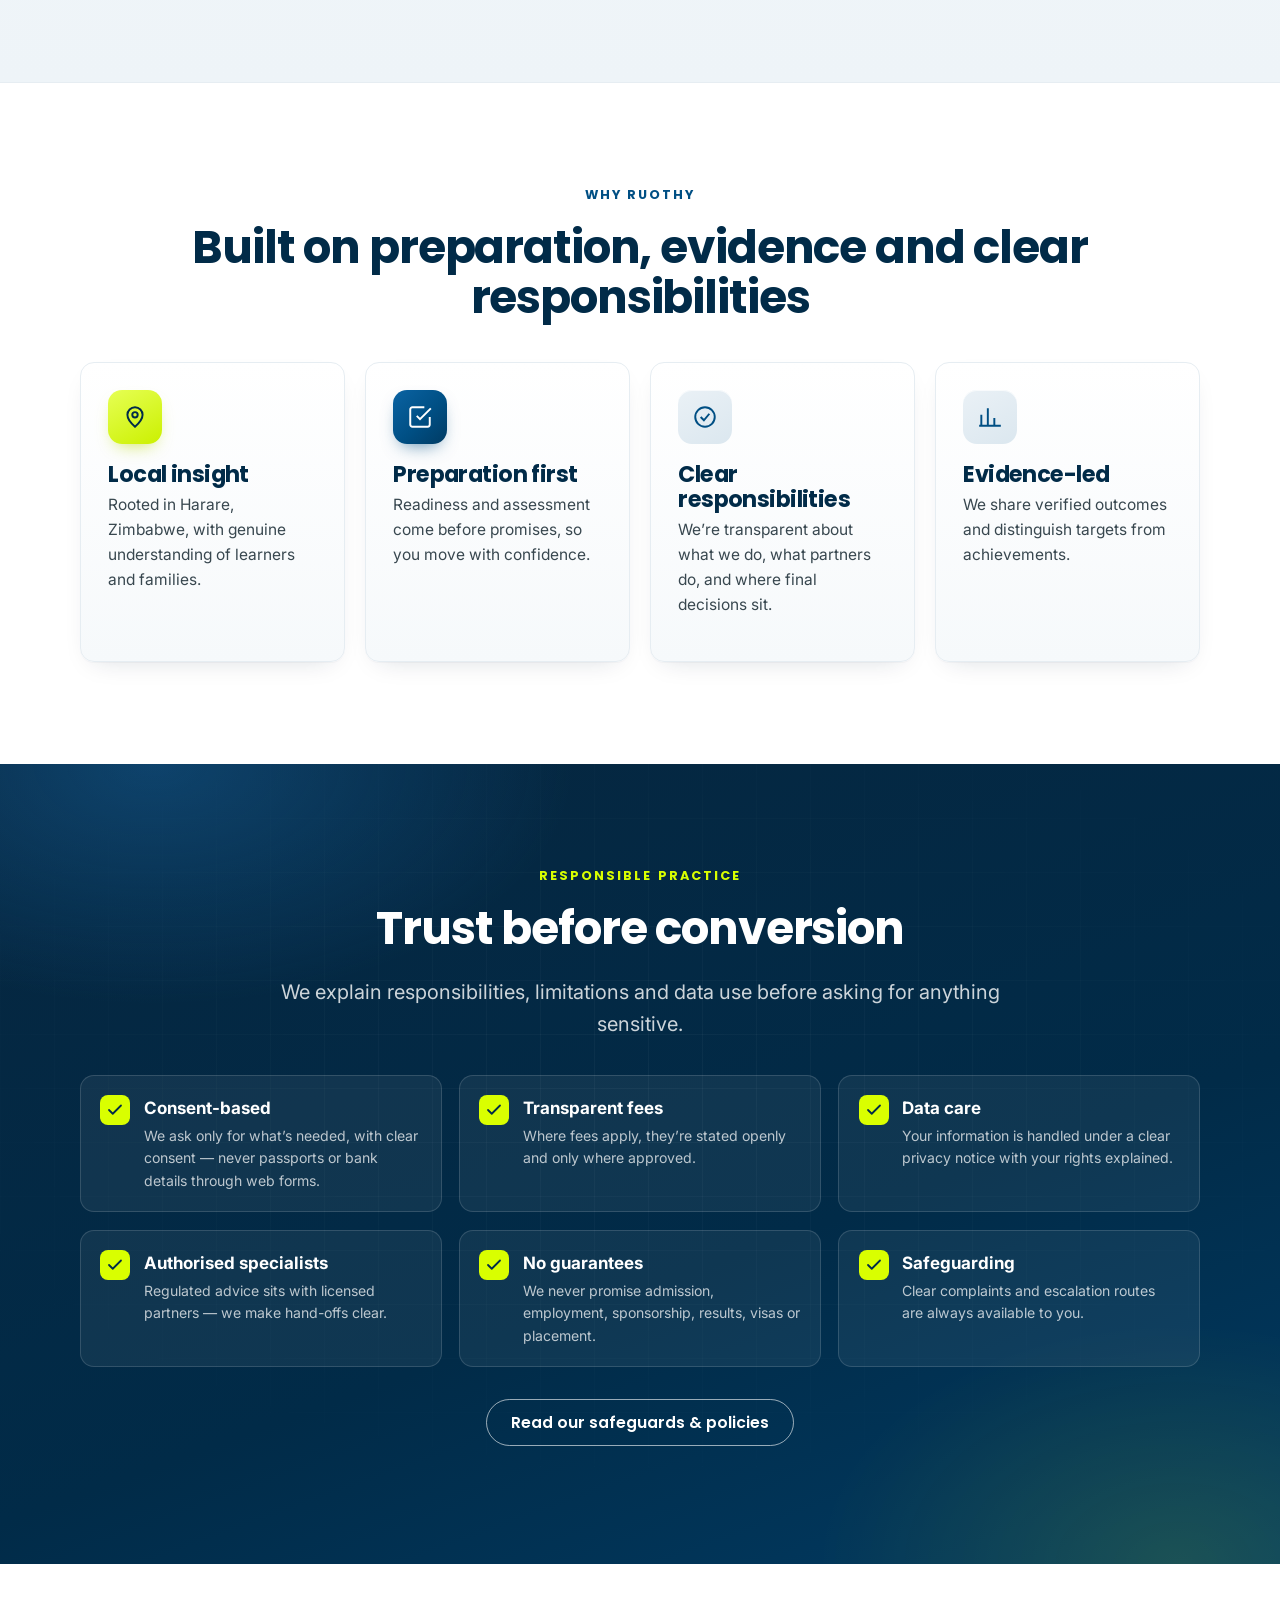
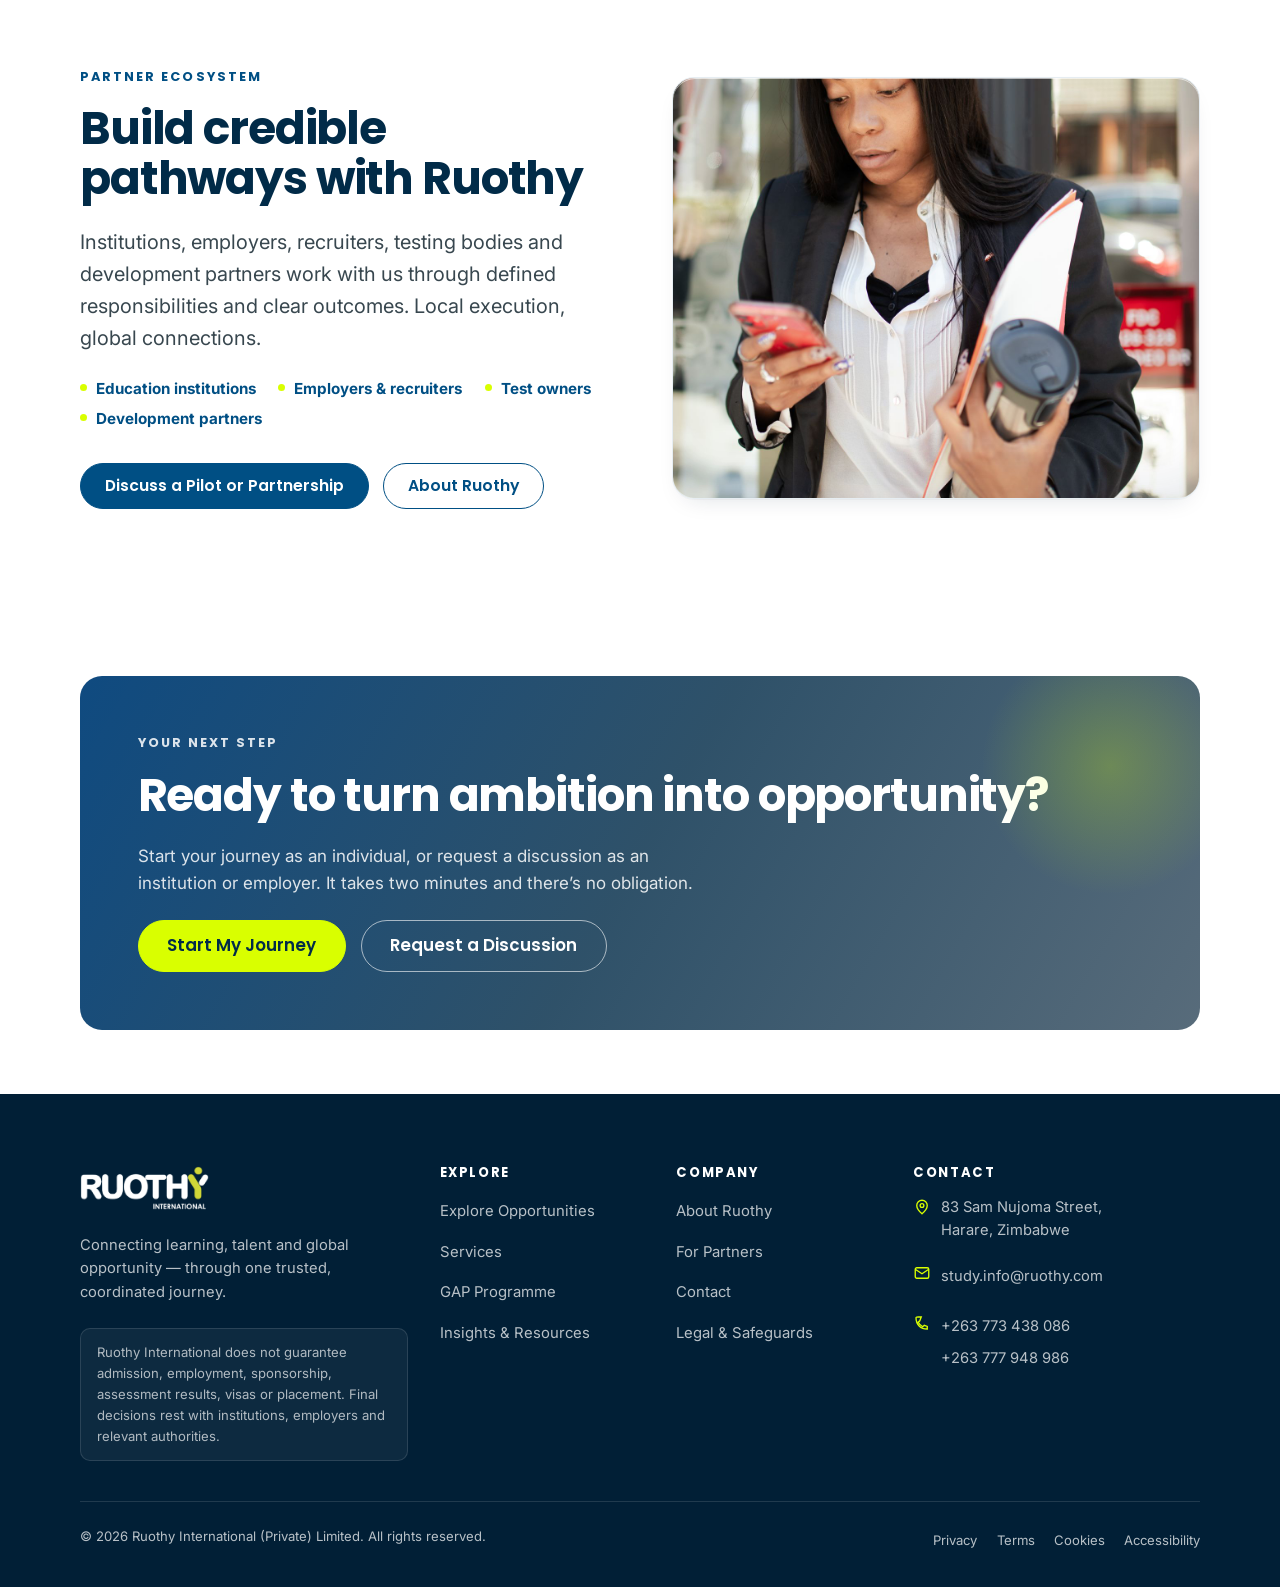
==== commit fa6f640c: "Content corrections + accessibility/mobile fixes for launch readiness - Partners: remove the "5 / 1 " ====
--- a/index.html
+++ b/index.html
@@ -221,7 +221,7 @@
         </a>
         <a class="card card--link" href="gap.html">
           <span class="chip chip--open">● Open · GAP</span>
-          <h3 style="margin-top:.9rem">GAP — Global Access Program</h3>
+          <h3 style="margin-top:.9rem">GAP — Global Access Programme</h3>
           <p>Cohort-based language, employability and pre-departure readiness delivered as a Ruothy International programme.</p>
           <div class="meta-row"><span><b>Status:</b> Cohort registration</span><span><b>Last reviewed:</b> Aug 2026</span></div>
           <span class="card__more" style="margin-top:1rem">Explore GAP <svg viewBox="0 0 24 24" fill="none" stroke="currentColor" stroke-width="2" stroke-linecap="round" stroke-linejoin="round"><path d="M5 12h14M13 6l6 6-6 6"/></svg></span>
@@ -331,7 +331,7 @@
         <ul>
           <li><a href="explore.html">Explore Opportunities</a></li>
           <li><a href="services.html">Services</a></li>
-          <li><a href="gap.html">GAP Program</a></li>
+          <li><a href="gap.html">GAP Programme</a></li>
           <li><a href="insights.html">Insights &amp; Resources</a></li>
         </ul>
       </div>
--- a/assets/css/styles.css
+++ b/assets/css/styles.css
@@ -20,7 +20,7 @@
   --grey-150: #eef3f6;
   --grey-200: #d9e2e8;
   --grey-300: #c3ced6;
-  --grey-500: #6b7a86;
+  --grey-500: #5f6e79;      /* AA-compliant on white & light-grey (>=4.5:1) */
   --grey-700: #38474f;
   --ink: #14232d;           /* body text */
 
@@ -85,9 +85,9 @@
 .eyebrow {
   font-family: var(--font-display);
   font-size: .8rem; font-weight: 700; letter-spacing: .16em; text-transform: uppercase;
-  color: var(--lime-600); margin: 0 0 1rem;
-}
-.eyebrow--light { color: var(--lime); }
+  color: var(--blue); margin: 0 0 1rem;   /* AA on light backgrounds (lime fails on white) */
+}
+.eyebrow--light { color: var(--lime); }   /* on dark/navy sections, where lime has strong contrast */
 .lede { font-size: clamp(1.05rem, 1.6vw, 1.25rem); color: var(--grey-700); max-width: 60ch; }
 .center { text-align: center; }
 .center .lede { margin-inline: auto; }
@@ -539,6 +539,8 @@
 .footer__brand .brand__name b, .footer__brand .brand__name span { color: #fff; }
 .footer__brand p { margin-top: 1rem; font-size: .92rem; max-width: 34ch; }
 .site-footer h4 { color: #fff; font-size: .82rem; letter-spacing: .12em; text-transform: uppercase; margin-bottom: 1rem; }
+/* Larger tap area for footer links on touch devices (>=24px height) */
+.footer__col ul a, .footer__contact a, .footer__bottom-links a { display: inline-block; padding-block: 4px; }
 .site-footer ul { list-style: none; padding: 0; margin: 0; display: grid; gap: .55rem; font-size: .93rem; }
 .footer__contact li { display: flex; gap: .6rem; align-items: flex-start; margin-bottom: .6rem; font-size: .92rem; }
 .footer__contact svg { width: 18px; height: 18px; color: var(--lime); flex-shrink: 0; margin-top: .15rem; }
